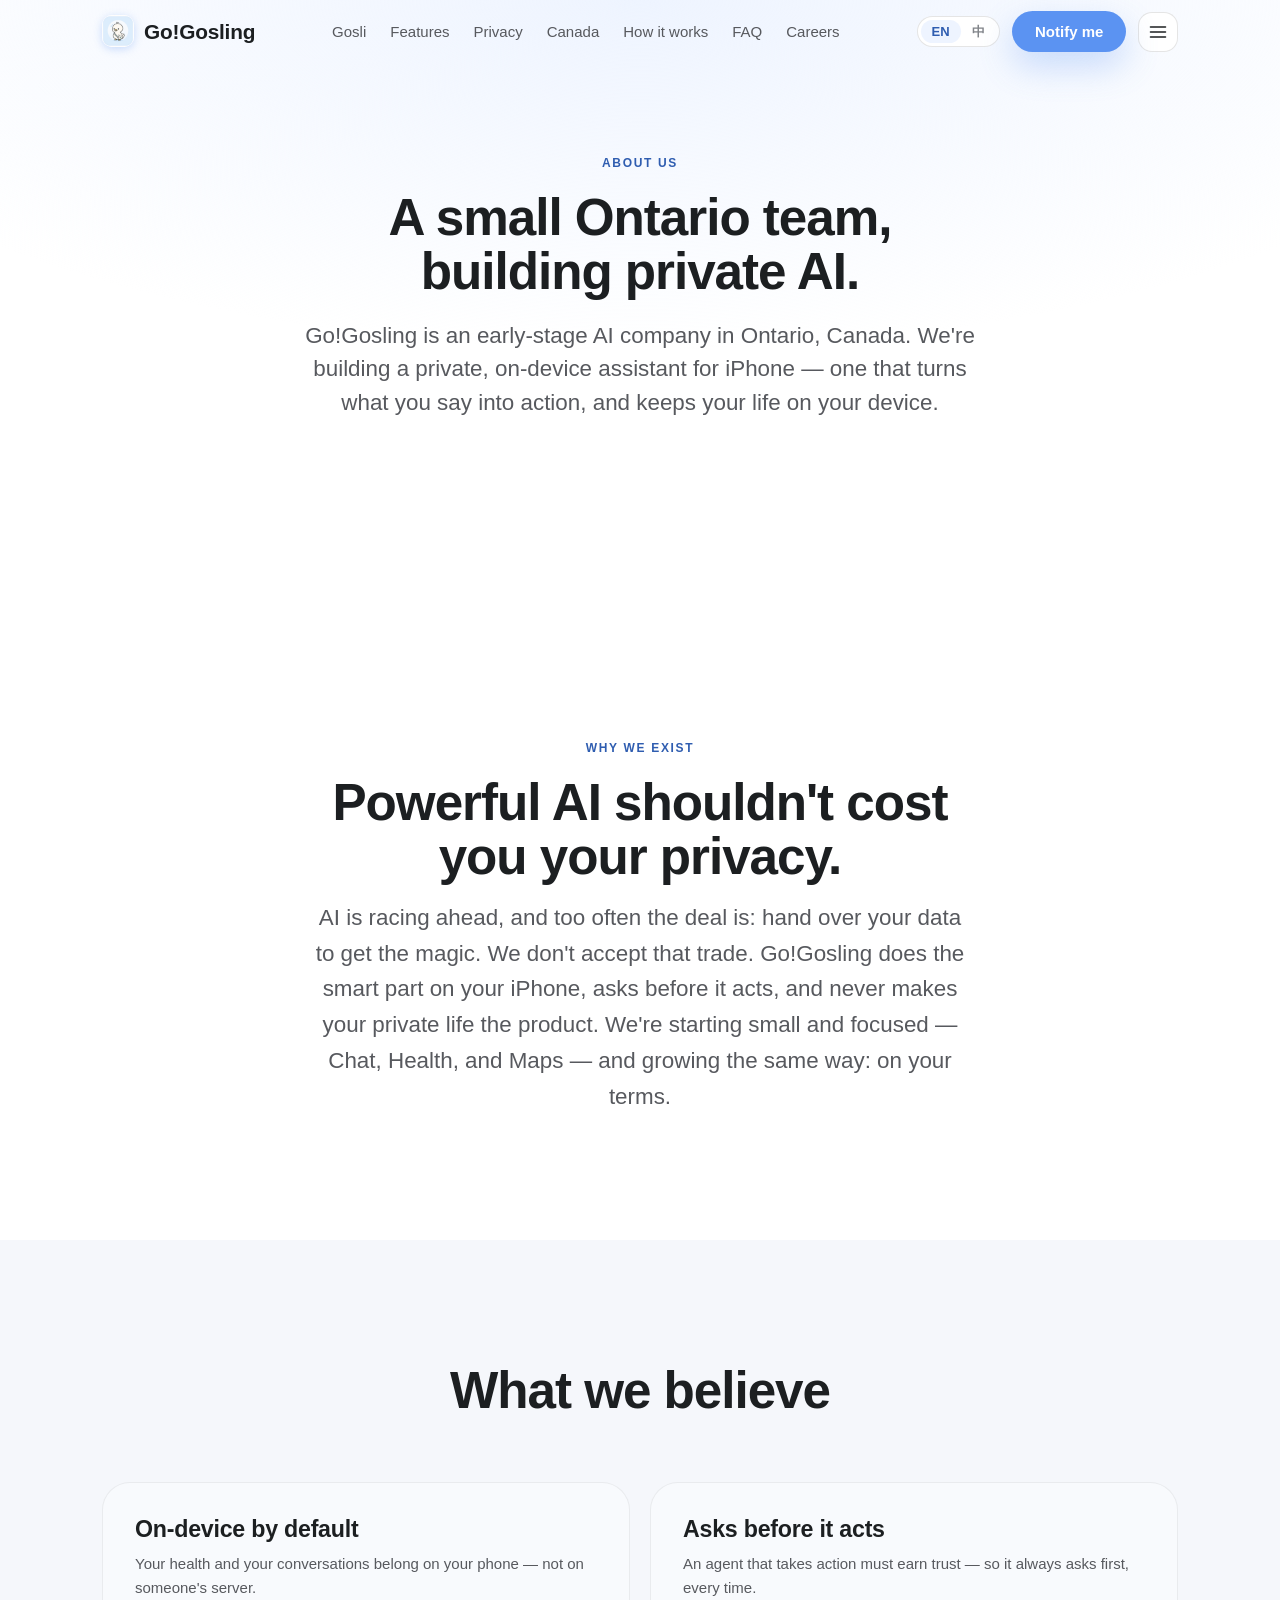
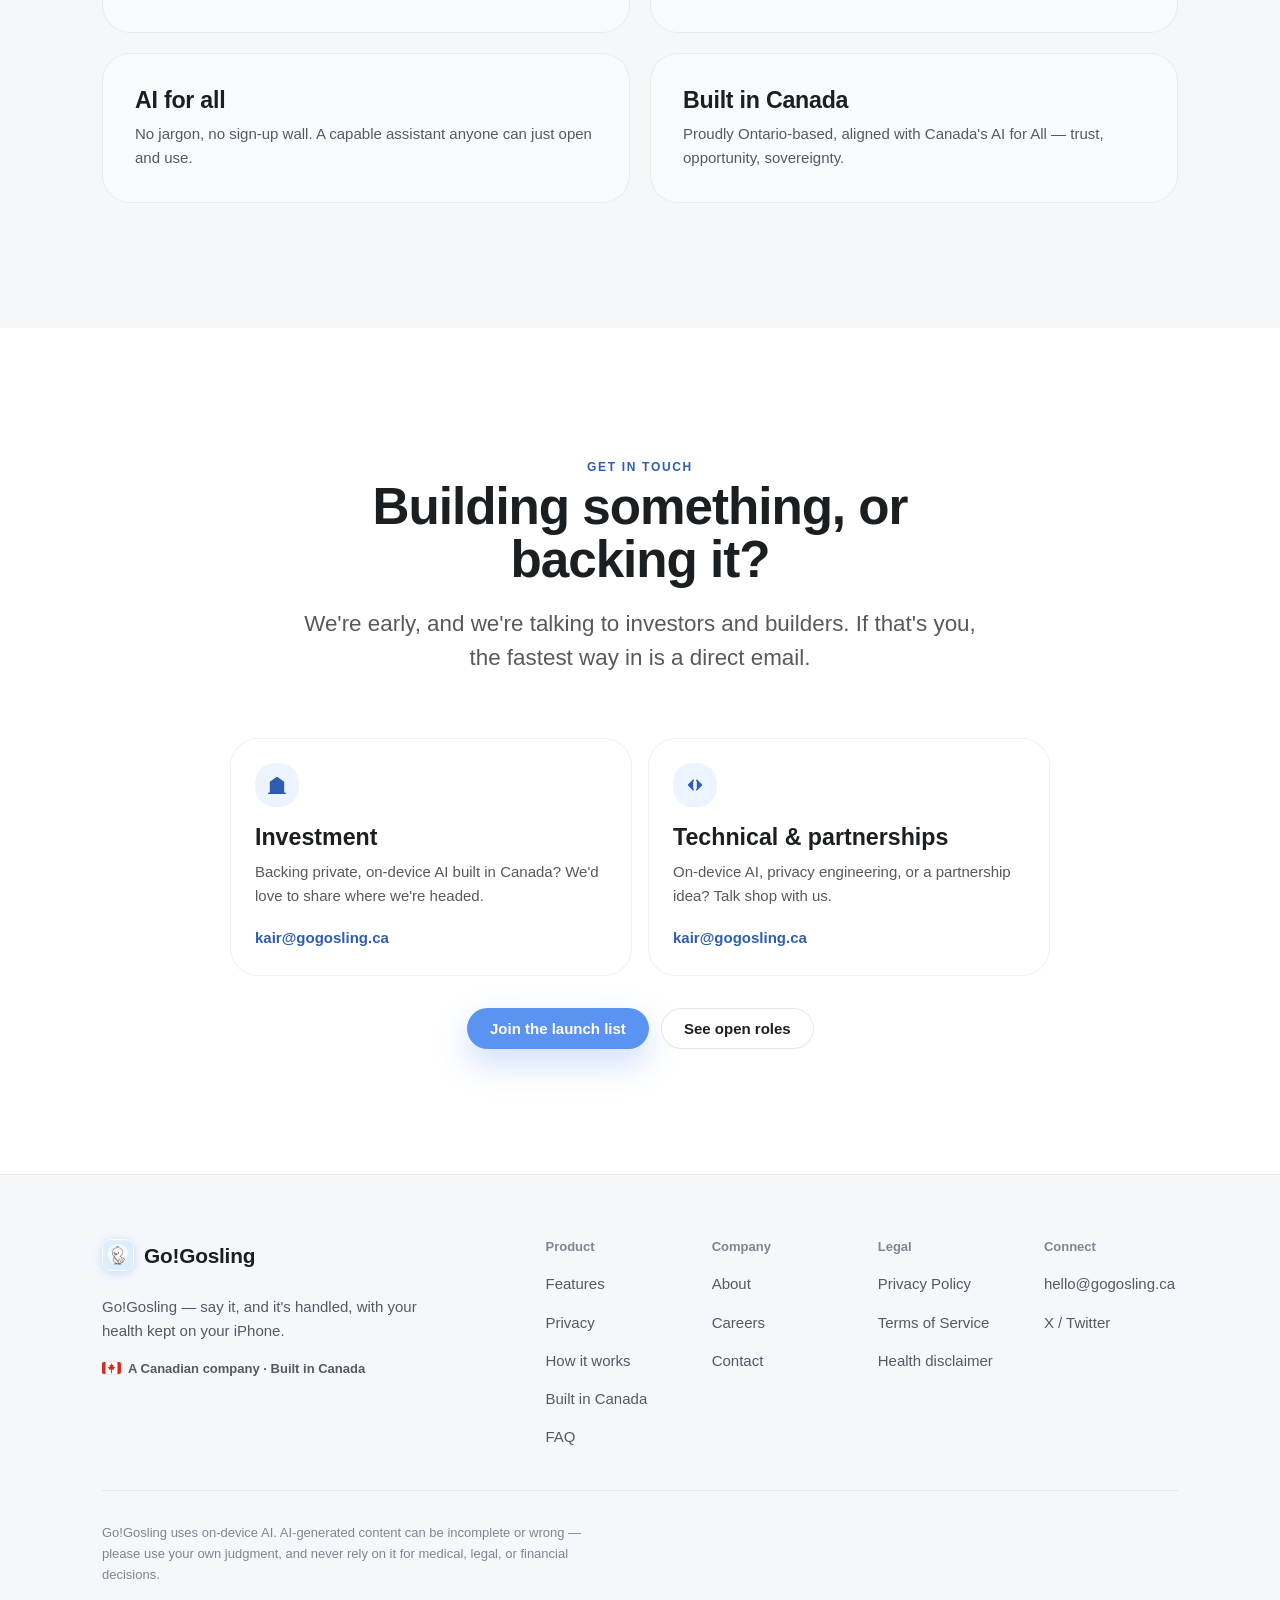
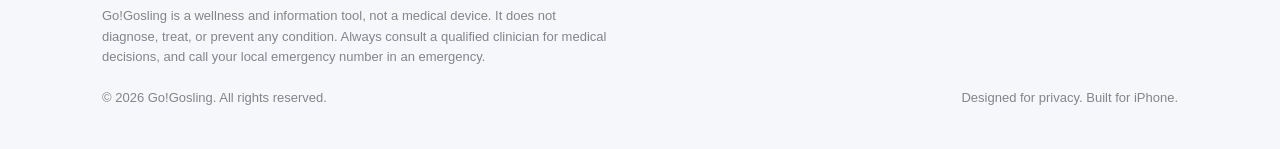
==== about.html @ 619d11bd "Add Canadian flag, multi-page chrome, Careers (Postgres-ready) + About, tech docs Canadian flag - Re" ====
<!doctype html>
<html lang="en">
<head>
  <meta charset="utf-8" />
  <meta name="viewport" content="width=device-width, initial-scale=1, viewport-fit=cover" />
  <title data-i18n="about.metaTitle">About — Go!Gosling</title>
  <meta name="description" data-i18n-attr="content:about.metaDesc"
        content="Go!Gosling is an early-stage AI company in Ontario, Canada, building a private, on-device assistant for iPhone. For investment or technical conversations, reach kair@gogosling.ca." />
  <meta name="robots" content="index,follow" />
  <link rel="canonical" href="https://gogosling.ca/about.html" />
  <link rel="icon" href="assets/img/favicon-32.png" sizes="32x32" type="image/png" />
  <link rel="apple-touch-icon" href="assets/img/apple-touch-icon.png" />
  <link rel="manifest" href="site.webmanifest" />
  <meta name="color-scheme" content="light" />
  <link rel="stylesheet" href="assets/css/tokens.css" />
  <link rel="stylesheet" href="assets/css/base.css" />
  <link rel="stylesheet" href="assets/css/components.css" />
  <link rel="stylesheet" href="assets/css/site.css" />
</head>
<body>
  <a class="skip-link" href="#main">Skip to content</a>
  <div id="site-header"></div>

  <main id="main">
    <!-- Hero -->
    <section class="section subhero subhero--canada">
      <div class="container">
        <div class="sec-head center">
          <span class="eyebrow eyebrow--brand" data-i18n="about.eyebrow">About us</span>
          <h1 class="section-title" style="margin-top:var(--space-4)" data-i18n="about.title">A small Ontario team, building private AI.</h1>
          <p class="lead mx-auto measure" style="margin-inline:auto" data-i18n="about.lead">Go!Gosling is an early-stage AI company in Ontario, Canada. We're building a private, on-device assistant for iPhone — one that turns what you say into action, and keeps your life on your device.</p>
        </div>
      </div>
    </section>

    <!-- Mission -->
    <section class="section">
      <div class="container about-mission">
        <span class="eyebrow eyebrow--brand" data-i18n="about.story.k">Why we exist</span>
        <h2 class="section-title" data-i18n="about.story.title">Powerful AI shouldn't cost you your privacy.</h2>
        <p data-i18n="about.story.body">AI is racing ahead, and too often the deal is: hand over your data to get the magic. We don't accept that trade. Go!Gosling does the smart part on your iPhone, asks before it acts, and never makes your private life the product. We're starting small and focused — Chat, Health, and Maps — and growing the same way: on your terms.</p>
      </div>
    </section>

    <!-- Beliefs -->
    <section class="section section--inset">
      <div class="container">
        <div class="sec-head center"><h2 class="section-title" data-i18n="about.believe.title">What we believe</h2></div>
        <div class="privacy__grid">
          <div class="card card--flat"><h3 class="card__title" data-i18n="about.b1.t">On-device by default</h3><p class="card__body" data-i18n="about.b1.b">Your health and your conversations belong on your phone — not on someone's server.</p></div>
          <div class="card card--flat"><h3 class="card__title" data-i18n="about.b2.t">Asks before it acts</h3><p class="card__body" data-i18n="about.b2.b">An agent that takes action must earn trust — so it always asks first, every time.</p></div>
          <div class="card card--flat"><h3 class="card__title" data-i18n="about.b3.t">AI for all</h3><p class="card__body" data-i18n="about.b3.b">No jargon, no sign-up wall. A capable assistant anyone can just open and use.</p></div>
          <div class="card card--flat"><h3 class="card__title" data-i18n="about.b4.t">Built in Canada</h3><p class="card__body" data-i18n="about.b4.b">Proudly Ontario-based, aligned with Canada's AI for All — trust, opportunity, sovereignty.</p></div>
        </div>
      </div>
    </section>

    <!-- Contact / get involved -->
    <section class="section" id="contact">
      <div class="container">
        <div class="sec-head center">
          <span class="eyebrow eyebrow--brand" data-i18n="about.contact.k">Get in touch</span>
          <h2 class="section-title" data-i18n="about.contact.title">Building something, or backing it?</h2>
          <p class="lead mx-auto measure" style="margin-inline:auto" data-i18n="about.contact.lead">We're early, and we're talking to investors and builders. If that's you, the fastest way in is a direct email.</p>
        </div>
        <div class="contact-grid">
          <a class="contact-card" href="mailto:kair@gogosling.ca?subject=Go!Gosling — Investment">
            <span class="contact-card__ic" aria-hidden="true"><svg viewBox="0 0 24 24" fill="none" stroke="currentColor" stroke-width="1.7" stroke-linecap="round" stroke-linejoin="round"><path d="M3 21h18M5 21V9l7-5 7 5v12M9 21v-6h6v6"/></svg></span>
            <h3 data-i18n="about.contact.investTitle">Investment</h3>
            <p data-i18n="about.contact.investBody">Backing private, on-device AI built in Canada? We'd love to share where we're headed.</p>
            <span class="contact-card__mail">kair@gogosling.ca</span>
          </a>
          <a class="contact-card" href="mailto:kair@gogosling.ca?subject=Go!Gosling — Technical / Partnership">
            <span class="contact-card__ic" aria-hidden="true"><svg viewBox="0 0 24 24" fill="none" stroke="currentColor" stroke-width="1.7" stroke-linecap="round" stroke-linejoin="round"><path d="M14 7l5 5-5 5M10 17l-5-5 5-5"/></svg></span>
            <h3 data-i18n="about.contact.techTitle">Technical &amp; partnerships</h3>
            <p data-i18n="about.contact.techBody">On-device AI, privacy engineering, or a partnership idea? Talk shop with us.</p>
            <span class="contact-card__mail">kair@gogosling.ca</span>
          </a>
        </div>
        <p class="about-foot-cta">
          <a class="btn btn--primary" href="index.html#notify" data-i18n="about.contact.notify">Join the launch list</a>
          <a class="btn btn--ghost" href="careers.html" data-i18n="about.contact.careers">See open roles</a>
        </p>
      </div>
    </section>
  </main>

  <div id="site-footer"></div>

  <script>window.GOSLING_PAGE = "about";</script>
  <script src="assets/js/chrome.js"></script>
  <script src="assets/js/i18n.js"></script>
  <script src="assets/js/main.js"></script>
</body>
</html>
---- assets/css/tokens.css ----
/* ==========================================================================
   Go!Gosling — Design Tokens
   Source of truth: the app's frozen `Contracts/Design/design-system-v1.md`
   (mirrored here so the marketing site and the product never drift apart).
   Accent is a calm soft-blue, sampled from the real gosling App Icon backdrop —
   one restrained accent, carried by whitespace (Marvis-inspired restraint).
   Everything else is the app's neutral, light, on-device system.
   ========================================================================== */

:root {
  /* --- Brand (soft-blue, from the gosling App Icon backdrop) -------------- */
  /* The mascot sits on a calm light-blue field; the accent echoes it gently. */
  --brand-indigo: #4F86F0;   /* slightly deeper blue for hover */
  --brand-violet: #6AA0F5;   /* lighter end of the soft-blue range */
  --brand:        #5B93F2;   /* primary accent — calm sky blue */
  --brand-ink:    #2F5DB0;   /* deeper blue for text-on-light (AA contrast) */
  --brand-50:     #eef4ff;   /* faint blue wash (icon tiles, chips) */
  --brand-100:    #dde9fe;
  --brand-200:    #c4d8fc;
  --brand-gradient: linear-gradient(135deg, #5B93F2 0%, #6AA0F5 100%);
  --brand-gradient-soft: linear-gradient(135deg, #79a8f6 0%, #93bcf8 100%);

  /* --- Neutral surfaces (design-system-v1: light canvas) ----------------- */
  --bg-start:       #FFFFFF;
  --bg-end:         #F5F7FB;  /* faintly cool, premium light grey-blue */
  --bg-inset:       #F8FAFD;
  --surface:        #FFFFFF;
  --surface-2:      #F8FAFD;
  --surface-strong: #161A22;  /* inverted dark surface (CTA on dark, footer) */

  /* --- Text -------------------------------------------------------------- */
  --text-primary:   #1C1F21;
  --text-secondary: #57595E;
  --text-muted:     #82858A;
  --text-on-strong: #FFFFFF;
  --text-on-strong-muted: rgba(255,255,255,0.66);

  /* --- Lines ------------------------------------------------------------- */
  --line:        rgba(0,0,0,0.06);
  --line-strong: rgba(0,0,0,0.10);
  --line-ondark: rgba(255,255,255,0.12);

  /* --- Section identity tints (from AppTheme.tint(for:)) ----------------- */
  --tint-chat:   #1A1C21;  /* chat   = accentStrong (ink) */
  --tint-health: #4F6E61;  /* health = success (calm green) */
  --tint-ai:     #61738A;  /* ai/search = sky (slate blue) */
  --tint-maps:   #91754A;  /* maps   = warning (tan) */
  --tint-store:  #595E69;  /* store  = accent (gray) */
  --health-50:   #eef3f1;
  --health-ink:  #3c574c;

  /* --- Typography (system stack ≈ San Francisco) ------------------------- */
  --font-sans: -apple-system, BlinkMacSystemFont, "SF Pro Text", "SF Pro Display",
               "Segoe UI", "PingFang SC", "Hiragino Sans GB", "Microsoft YaHei",
               Roboto, Helvetica, Arial, "Apple Color Emoji", sans-serif;
  --font-rounded: ui-rounded, "SF Pro Rounded", -apple-system, var(--font-sans);

  /* Fluid type scale (clamp: mobile -> desktop) — bigger, more spacious */
  --fs-display: clamp(2.6rem, 1.7rem + 4.4vw, 4.6rem);   /* hero — bold, generous */
  --fs-h1:      clamp(2.05rem, 1.45rem + 2.9vw, 3.2rem);  /* section titles */
  --fs-h2:      clamp(1.55rem, 1.2rem + 1.6vw, 2.1rem);
  --fs-h3:      clamp(1.2rem, 1.06rem + 0.6vw, 1.45rem);
  --fs-lead:    clamp(1.14rem, 1.02rem + 0.6vw, 1.4rem);  /* hero subhead */
  --fs-body:    1.0625rem;   /* 17px — iOS body */
  --fs-meta:    0.9375rem;   /* 15px */
  --fs-chip:    0.8125rem;   /* 13px */
  --fs-eyebrow: 0.75rem;     /* 12px */

  --lh-tight:  1.05;
  --lh-snug:   1.22;
  --lh-normal: 1.6;
  --tracking-eyebrow: 0.14em;
  --tracking-tight:  -0.02em;
  --tracking-display: -0.035em;

  /* --- Spacing scale ----------------------------------------------------- */
  --space-1: 4px;
  --space-2: 8px;
  --space-3: 12px;
  --space-4: 16px;
  --space-5: 20px;   /* screenPadding */
  --space-6: 24px;
  --space-8: 32px;
  --space-10: 40px;
  --space-12: 48px;
  --space-16: 64px;
  --space-20: 80px;
  --space-24: 96px;
  --space-32: 128px;

  --container:    1140px;
  --container-narrow: 760px;
  --section-y: clamp(80px, 6vw + 48px, 152px);   /* more breathing room */

  /* --- Radius (soft, friendly, consistent) ------------------------------- */
  --radius-card:    28px;
  --radius-compact: 20px;
  --radius-pill:    999px;
  --radius-sm:      14px;

  /* --- Elevation — one cohesive soft-shadow family ----------------------- */
  --elev-raised:   0 2px 4px rgba(22,26,34,0.04), 0 12px 28px rgba(22,26,34,0.06);
  --elev-floating: 0 6px 14px rgba(22,26,34,0.07), 0 20px 44px rgba(22,26,34,0.08);
  /* Layered soft shadow for the hero icon (multi-step natural falloff) */
  --elev-device:
      0 2px 6px rgba(22,26,34,0.05),
      0 12px 28px rgba(22,26,34,0.07),
      0 32px 64px rgba(38,72,140,0.12),
      0 56px 110px rgba(38,72,140,0.10);
  --elev-brand:   0 14px 34px rgba(91,147,242,0.30);

  /* --- Motion (design-system-v1) ----------------------------------------- */
  --dur-standard: 0.24s;
  --ease-standard: cubic-bezier(0.4, 0.0, 0.2, 1);   /* ≈ easeInOut */
  --ease-emphasized: cubic-bezier(0.22, 1, 0.36, 1); /* ≈ spring settle */
  --dur-reveal: 0.7s;

  /* --- Layout helpers ---------------------------------------------------- */
  --nav-h: 64px;
}

@media (prefers-reduced-motion: reduce) {
  :root { --dur-standard: 0.12s; --dur-reveal: 0.12s; }
}
---- assets/css/base.css ----
/* ==========================================================================
   Go!Gosling — Base: reset, document defaults, primitives
   ========================================================================== */

*, *::before, *::after { box-sizing: border-box; }
* { margin: 0; }

html {
  -webkit-text-size-adjust: 100%;
  text-size-adjust: 100%;
  scroll-behavior: smooth;
  scroll-padding-top: calc(var(--nav-h) + 16px);
}
@media (prefers-reduced-motion: reduce) {
  html { scroll-behavior: auto; }
}

body {
  font-family: var(--font-sans);
  font-size: var(--fs-body);
  line-height: var(--lh-normal);
  color: var(--text-primary);
  background: var(--bg-start);
  -webkit-font-smoothing: antialiased;
  -moz-osx-font-smoothing: grayscale;
  text-rendering: optimizeLegibility;
  font-feature-settings: "ss01", "cv01";
  overflow-x: hidden;
}

img, svg, video, canvas { display: block; max-width: 100%; height: auto; }
svg { fill: currentColor; }

a { color: inherit; text-decoration: none; }

button, input, textarea, select {
  font: inherit;
  color: inherit;
}
button { background: none; border: 0; cursor: pointer; }

h1, h2, h3, h4 { line-height: var(--lh-snug); font-weight: 700; }

::selection { background: var(--brand-100); color: var(--text-primary); }

:focus-visible {
  outline: 2px solid var(--brand);
  outline-offset: 3px;
  border-radius: 4px;
}

/* --- Layout primitives --------------------------------------------------- */
.container {
  width: 100%;
  max-width: var(--container);
  margin-inline: auto;
  padding-inline: var(--space-5);
}
@media (min-width: 720px) {
  .container { padding-inline: var(--space-8); }
}

.section { padding-block: var(--section-y); position: relative; }

.measure { max-width: 56ch; }
.center { text-align: center; }
.mx-auto { margin-inline: auto; }

/* --- Type primitives ----------------------------------------------------- */
.eyebrow {
  display: inline-block;
  font-size: var(--fs-eyebrow);
  font-weight: 700;
  letter-spacing: var(--tracking-eyebrow);
  text-transform: uppercase;
  color: var(--text-muted);
}
.eyebrow--brand { color: var(--brand-ink); }

.display {
  font-size: var(--fs-display);
  line-height: var(--lh-tight);
  letter-spacing: var(--tracking-display);
  font-weight: 700;
}
.section-title {
  font-size: var(--fs-h1);
  line-height: var(--lh-tight);
  letter-spacing: var(--tracking-tight);
}
.lead {
  font-size: var(--fs-lead);
  line-height: 1.5;
  color: var(--text-secondary);
}
.muted { color: var(--text-secondary); }
.faint { color: var(--text-muted); }

.text-gradient {
  background: var(--brand-gradient);
  -webkit-background-clip: text;
  background-clip: text;
  color: transparent;
}

/* --- Accessibility helpers ---------------------------------------------- */
.visually-hidden {
  position: absolute !important;
  width: 1px; height: 1px;
  padding: 0; margin: -1px;
  overflow: hidden; clip: rect(0 0 0 0); clip-path: inset(50%);
  white-space: nowrap; border: 0;
}
.skip-link {
  position: absolute; left: var(--space-4); top: -120px;
  z-index: 200; background: var(--surface-strong); color: #fff;
  padding: 10px 16px; border-radius: var(--radius-sm);
  transition: top var(--dur-standard) var(--ease-standard);
}
.skip-link:focus { top: var(--space-4); }

[hidden] { display: none !important; }
---- assets/css/components.css ----
/* ==========================================================================
   Go!Gosling — Components
   ========================================================================== */

/* --- Logo lockup --------------------------------------------------------- */
.logo { display: inline-flex; align-items: center; gap: 10px; }
.logo__mark {
  width: 32px; height: 32px; border-radius: 10px;
  overflow: hidden;
  box-shadow: 0 2px 8px rgba(91,147,242,0.30);
  flex: none;
}
.logo__mark img { width: 100%; height: 100%; object-fit: cover; display: block; }
.logo__word {
  font-family: var(--font-rounded);
  font-weight: 700; font-size: 1.3rem; letter-spacing: -0.01em;
  color: var(--text-primary);
}
.logo--lg .logo__mark { width: 44px; height: 44px; border-radius: 12px; }
.logo--lg .logo__mark svg { width: 27px; height: 27px; }
.logo--lg .logo__word { font-size: 1.6rem; }

/* --- Buttons ------------------------------------------------------------- */
.btn {
  --_pad-y: 12px; --_pad-x: 22px;
  display: inline-flex; align-items: center; justify-content: center; gap: 8px;
  padding: var(--_pad-y) var(--_pad-x);
  font-size: var(--fs-meta); font-weight: 600; line-height: 1;
  border-radius: var(--radius-pill);
  border: 1px solid transparent;
  white-space: nowrap;
  transition: transform var(--dur-standard) var(--ease-emphasized),
              box-shadow var(--dur-standard) var(--ease-standard),
              background var(--dur-standard) var(--ease-standard),
              border-color var(--dur-standard) var(--ease-standard);
  will-change: transform;
}
.btn:active { transform: translateY(1px) scale(0.99); }

.btn--primary {
  background: var(--brand);
  color: #fff;
  box-shadow: var(--elev-brand);
}
.btn--primary:hover {
  background: var(--brand-indigo);
  box-shadow: var(--elev-brand);
  transform: translateY(-1px);
}

.btn--dark { background: var(--surface-strong); color: #fff; }
.btn--dark:hover { transform: translateY(-1px); box-shadow: var(--elev-floating); }

.btn--ghost {
  background: var(--surface); color: var(--text-primary);
  border-color: var(--line-strong);
}
.btn--ghost:hover { border-color: var(--text-muted); transform: translateY(-1px); }

.btn--lg { --_pad-y: 15px; --_pad-x: 28px; font-size: var(--fs-body); }
.btn--block { width: 100%; }

/* --- Chips & badges ------------------------------------------------------ */
.chip {
  display: inline-flex; align-items: center; gap: 8px;
  padding: 9px 16px; font-size: var(--fs-chip); font-weight: 600;
  border-radius: var(--radius-pill);
  background: var(--surface); border: 1px solid var(--line);
  color: var(--text-secondary);
  box-shadow: var(--elev-raised);
}
.chip__dot { width: 7px; height: 7px; border-radius: 50%; background: var(--text-muted); flex: none; }
.chip--live { color: var(--health-ink); background: var(--health-50); border-color: transparent; }
.chip--live .chip__dot { background: var(--tint-health); }
.chip--soon { color: var(--text-muted); }

.badge {
  display: inline-flex; align-items: center; gap: 8px;
  padding: 7px 14px 7px 11px;
  font-size: var(--fs-chip); font-weight: 600;
  border-radius: var(--radius-pill);
  background: var(--brand-50); color: var(--brand-ink);
  border: 1px solid var(--brand-100);
}
.badge__pulse {
  width: 8px; height: 8px; border-radius: 50%; background: var(--brand);
  box-shadow: 0 0 0 0 rgba(91,147,242,0.5);
  animation: pulse 2.4s var(--ease-standard) infinite;
}
@keyframes pulse {
  0% { box-shadow: 0 0 0 0 rgba(91,147,242,0.45); }
  70% { box-shadow: 0 0 0 7px rgba(91,147,242,0); }
  100% { box-shadow: 0 0 0 0 rgba(91,147,242,0); }
}
@media (prefers-reduced-motion: reduce) { .badge__pulse { animation: none; } }

/* --- Cards --------------------------------------------------------------- */
.card {
  background: var(--surface);
  border: 1px solid var(--line);
  border-radius: var(--radius-card);
  padding: var(--space-8);
  box-shadow: var(--elev-raised);
}
.card--flat { box-shadow: none; background: var(--surface-2); }
.card--flat:hover { border-color: var(--line-strong); }
.card__icon {
  width: 44px; height: 44px; border-radius: var(--radius-compact);
  display: grid; place-items: center; margin-bottom: var(--space-4);
  background: var(--brand-50); color: var(--brand-ink);
}
.card__icon svg { width: 22px; height: 22px; }
.card__title { font-size: var(--fs-h3); margin-bottom: 8px; letter-spacing: -0.01em; }
.card__body { color: var(--text-secondary); font-size: var(--fs-meta); }

/* --- Forms / waitlist ---------------------------------------------------- */
.waitlist { width: 100%; max-width: 460px; }
.field {
  display: flex; gap: 8px;
  background: var(--surface);
  border: 1px solid var(--line-strong);
  border-radius: var(--radius-pill);
  padding: 6px 6px 6px 8px;
  box-shadow: var(--elev-raised);
  transition: border-color var(--dur-standard) var(--ease-standard),
              box-shadow var(--dur-standard) var(--ease-standard);
}
.field:focus-within { border-color: var(--brand); box-shadow: 0 0 0 4px var(--brand-100); }
.field__input {
  flex: 1; min-width: 0; border: 0; background: transparent;
  padding: 10px 12px; font-size: var(--fs-meta); color: var(--text-primary);
}
.field__input::placeholder { color: var(--text-muted); }
.field__input:focus-visible { outline: none; }
.field .btn { flex: none; }

.form-note {
  margin-top: 12px; font-size: var(--fs-chip); color: var(--text-muted);
  display: flex; align-items: center; gap: 7px; line-height: 1.4;
}
.form-note svg { width: 14px; height: 14px; flex: none; color: var(--tint-health); }

.form-success {
  display: flex; align-items: flex-start; gap: 11px;
  padding: 14px 18px; border-radius: var(--radius-compact);
  background: var(--health-50); color: var(--health-ink);
  font-size: var(--fs-meta); font-weight: 500; max-width: 460px;
}
.form-success svg { width: 20px; height: 20px; flex: none; margin-top: 1px; }

/* --- App Store coming-soon pill (custom — not the official Apple badge) --- */
.store-badge {
  display: inline-flex; align-items: center; gap: 11px;
  padding: 11px 18px; border-radius: 14px;
  background: var(--surface-strong); color: #fff;
  border: 1px solid rgba(255,255,255,0.08);
  position: relative; cursor: pointer;
  transition: transform var(--dur-standard) var(--ease-emphasized), box-shadow var(--dur-standard);
}
.store-badge--light {
  background: var(--surface);
  color: var(--text-primary);
  border: 1px solid var(--line-strong);
  box-shadow: none;
}
.store-badge--light:hover {
  transform: none;
  box-shadow: var(--elev-raised);
}
.store-badge--light svg { color: var(--text-primary); }
.store-badge svg { width: 26px; height: 26px; flex: none; }
.store-badge__apple { width: 24px; height: 24px; }
.store-badge__txt { display: flex; flex-direction: column; line-height: 1.1; text-align: left; }
.store-badge__small { font-size: 10px; opacity: 0.7; letter-spacing: 0.02em; }
.store-badge__big { font-size: 18px; font-weight: 600; letter-spacing: -0.01em; }
.store-badge__tag {
  position: absolute; top: -9px; right: -9px;
  font-size: 10px; font-weight: 700; letter-spacing: 0.04em;
  padding: 3px 8px; border-radius: var(--radius-pill);
  background: var(--brand-gradient); color: #fff;
  box-shadow: 0 2px 8px rgba(91,147,242,0.45);
}

/* --- Sticky navigation --------------------------------------------------- */
.nav {
  position: fixed; inset: 0 0 auto 0; z-index: 100;
  height: var(--nav-h);
  display: flex; align-items: center;
  transition: background var(--dur-standard) var(--ease-standard),
              border-color var(--dur-standard) var(--ease-standard),
              backdrop-filter var(--dur-standard);
  border-bottom: 1px solid transparent;
}
.nav.is-scrolled {
  background: rgba(255,255,255,0.78);
  -webkit-backdrop-filter: saturate(180%) blur(18px);
  backdrop-filter: saturate(180%) blur(18px);
  border-bottom-color: var(--line);
}
.nav__inner { display: flex; align-items: center; justify-content: space-between; width: 100%; }
.nav__links { display: none; align-items: center; gap: var(--space-6); }
.nav__links a {
  font-size: var(--fs-meta); font-weight: 500; color: var(--text-secondary);
  transition: color var(--dur-standard) var(--ease-standard);
}
.nav__links a:hover { color: var(--text-primary); }
.nav__actions { display: flex; align-items: center; gap: var(--space-3); }

@media (min-width: 940px) {
  .nav__links { display: flex; }
  .nav__menu-btn { display: none; }
}

/* Language toggle */
.lang-toggle {
  display: inline-flex; align-items: center;
  border: 1px solid var(--line-strong); border-radius: var(--radius-pill);
  padding: 3px; background: var(--surface);
}
.lang-toggle button {
  font-size: var(--fs-chip); font-weight: 600; color: var(--text-muted);
  padding: 5px 11px; border-radius: var(--radius-pill); line-height: 1;
  transition: color var(--dur-standard), background var(--dur-standard);
}
.lang-toggle button[aria-pressed="true"] { background: var(--brand-50); color: var(--brand-ink); }

/* Mobile menu */
.nav__menu-btn {
  display: grid; place-items: center; width: 40px; height: 40px;
  border-radius: var(--radius-sm); border: 1px solid var(--line-strong);
  background: var(--surface);
}
.nav__menu-btn svg { width: 20px; height: 20px; }
.mobile-menu {
  position: fixed; inset: var(--nav-h) 0 auto 0; z-index: 99;
  background: rgba(255,255,255,0.96);
  -webkit-backdrop-filter: blur(18px); backdrop-filter: blur(18px);
  border-bottom: 1px solid var(--line);
  padding: var(--space-5);
  display: flex; flex-direction: column; gap: 2px;
  transform: translateY(-12px); opacity: 0; pointer-events: none;
  transition: transform var(--dur-standard) var(--ease-standard), opacity var(--dur-standard);
}
.mobile-menu.is-open { transform: none; opacity: 1; pointer-events: auto; }
.mobile-menu a {
  padding: 13px 8px; font-size: var(--fs-h3); font-weight: 500;
  border-bottom: 1px solid var(--line);
}
.mobile-menu a:last-of-type { border-bottom: 0; }

/* --- Accordion (FAQ) ----------------------------------------------------- */
.accordion { border-top: 1px solid var(--line); }
.accordion__item { border-bottom: 1px solid var(--line); }
.accordion__trigger {
  display: flex; align-items: center; justify-content: space-between; gap: var(--space-4);
  width: 100%; text-align: left; padding: var(--space-6) 4px;
  font-size: var(--fs-h3); font-weight: 600; color: var(--text-primary);
}
.accordion__icon {
  width: 26px; height: 26px; flex: none; border-radius: 50%;
  display: grid; place-items: center; position: relative;
  border: 1px solid var(--line-strong); color: var(--text-secondary);
  transition: transform var(--dur-standard) var(--ease-emphasized),
              background var(--dur-standard), color var(--dur-standard);
}
.accordion__icon::before, .accordion__icon::after {
  content: ""; position: absolute; background: currentColor; border-radius: 2px;
}
.accordion__icon::before { width: 11px; height: 1.8px; }
.accordion__icon::after  { width: 1.8px; height: 11px; transition: transform var(--dur-standard) var(--ease-standard); }
.accordion__trigger[aria-expanded="true"] .accordion__icon {
  background: var(--surface-strong); color: #fff; border-color: transparent;
}
.accordion__trigger[aria-expanded="true"] .accordion__icon::after { transform: scaleY(0); }
.accordion__panel {
  overflow: hidden; max-height: 0;
  transition: max-height var(--dur-standard) var(--ease-standard);
}
.accordion__panel-inner { padding: 0 4px var(--space-5); color: var(--text-secondary); max-width: 68ch; }

/* --- Footer (light, product-page style) ---------------------------------- */
.site-footer {
  background: var(--bg-end);
  color: var(--text-primary);
  padding-block: var(--space-16) var(--space-10);
  margin-top: 0;
  border-top: 1px solid var(--line);
}
.footer__top {
  display: grid; gap: var(--space-10);
  grid-template-columns: 1fr;
  padding-bottom: var(--space-10);
  border-bottom: 1px solid var(--line);
}
.footer__brand { max-width: 320px; }
.footer__brand .logo__word { color: var(--text-primary); }
.footer__tagline { color: var(--text-secondary); font-size: var(--fs-meta); margin-top: var(--space-4); }
.footer__cols { display: grid; grid-template-columns: repeat(2, 1fr); gap: var(--space-8); }
.footer__col h4 {
  font-size: var(--fs-chip); font-weight: 600;
  color: var(--text-muted); margin-bottom: var(--space-4);
  text-transform: none; letter-spacing: 0;
}
.footer__col ul { list-style: none; padding: 0; display: flex; flex-direction: column; gap: 11px; }
.footer__col a {
  font-size: var(--fs-meta); color: var(--text-secondary);
  transition: color var(--dur-standard);
}
.footer__col a:hover { color: var(--text-primary); }
.footer__bottom {
  display: flex; flex-direction: column; gap: var(--space-5);
  padding-top: var(--space-8);
}
.footer__disclaimer {
  font-size: var(--fs-chip); color: var(--text-muted);
  line-height: 1.6; max-width: 70ch;
}
.footer__legal-row {
  display: flex; flex-wrap: wrap; align-items: center; gap: var(--space-4);
  justify-content: space-between;
  font-size: var(--fs-chip); color: var(--text-muted);
}
.footer__legal-row a:hover { color: var(--text-primary); }

@media (min-width: 720px) {
  .footer__cols { grid-template-columns: repeat(4, 1fr); }
}
@media (min-width: 940px) {
  .footer__top { grid-template-columns: 1.2fr 2fr; gap: var(--space-16); }
}

/* --- iPhone device mockup ------------------------------------------------ */
.device {
  --_w: 300px;
  width: var(--_w);
  aspect-ratio: 1206 / 2622;        /* real iPhone screen ratio */
  position: relative;
  border-radius: calc(var(--_w) * 0.155);
  padding: calc(var(--_w) * 0.028);
  background: linear-gradient(150deg, #2a2c33, #15161a 55%, #2a2c33);
  box-shadow: var(--elev-device);
}
.device__screen {
  position: relative; height: 100%; width: 100%; overflow: hidden;
  border-radius: calc(var(--_w) * 0.128);
  background: linear-gradient(180deg, #FFFFFF, #F7F7F9);
  display: flex; flex-direction: column;
}
.device__island {
  position: absolute; top: calc(var(--_w) * 0.03); left: 50%; transform: translateX(-50%);
  width: 31%; height: calc(var(--_w) * 0.09); background: #0c0c0e;
  border-radius: var(--radius-pill); z-index: 5;
}
.device__glare {
  position: absolute; inset: 0; z-index: 6; pointer-events: none;
  background: linear-gradient(135deg, rgba(255,255,255,0.10) 0%, rgba(255,255,255,0) 28%);
  border-radius: calc(var(--_w) * 0.128);
}

/* In-device UI (faithful to design-system-v1) */
.ui { display: flex; flex-direction: column; height: 100%; font-size: 12px; }
.ui__statusbar {
  display: flex; justify-content: space-between; align-items: center;
  padding: 13px 20px 6px; font-size: 11px; font-weight: 600; color: var(--text-primary);
}
.ui__statusbar .dots { display: flex; gap: 3px; align-items: center; }
.ui__statusbar .dots span { width: 4px; height: 4px; border-radius: 50%; background: var(--text-primary); }
.ui__header {
  display: flex; align-items: center; gap: 9px; padding: 6px 16px 12px;
}
.ui__avatar {
  width: 26px; height: 26px; border-radius: 8px; background: var(--brand-gradient);
  display: grid; place-items: center; color: #fff; flex: none;
}
.ui__avatar svg { width: 15px; height: 15px; }
.ui__title { font-weight: 700; font-size: 14px; }
.ui__sub { font-size: 9.5px; color: var(--tint-health); display: flex; align-items: center; gap: 3px; }
.ui__sub svg { width: 9px; height: 9px; }
.ui__body { flex: 1; padding: 6px 16px; display: flex; flex-direction: column; gap: 9px; overflow: hidden; }

.bubble { max-width: 80%; padding: 9px 12px; border-radius: 16px; line-height: 1.35; }
.bubble--in { background: #F0F0F3; color: var(--text-primary); border-bottom-left-radius: 5px; align-self: flex-start; }
.bubble--out { background: var(--surface-strong); color: #fff; border-bottom-right-radius: 5px; align-self: flex-end; }
.bubble--rich { align-self: flex-start; max-width: 90%; background: #fff; border: 1px solid var(--line); border-radius: 16px; padding: 11px; }

.metric-row { display: flex; gap: 7px; margin-top: 8px; }
.metric {
  flex: 1; background: var(--health-50); border-radius: 11px; padding: 8px 9px;
}
.metric__k { font-size: 8.5px; color: var(--health-ink); font-weight: 600; letter-spacing: 0.02em; }
.metric__v { font-size: 16px; font-weight: 700; color: var(--text-primary); margin-top: 2px; }
.metric__v small { font-size: 9px; font-weight: 500; color: var(--text-muted); }

.ui__inputbar {
  margin: 6px 14px 16px; padding: 8px 8px 8px 14px;
  display: flex; align-items: center; gap: 8px;
  background: #fff; border: 1px solid var(--line-strong); border-radius: var(--radius-pill);
  color: var(--text-muted);
}
.ui__send {
  width: 28px; height: 28px; border-radius: 50%; background: var(--brand-gradient);
  display: grid; place-items: center; color: #fff; flex: none; margin-left: auto;
}
.ui__send svg { width: 14px; height: 14px; }

.ui__lock {
  display: inline-flex; align-items: center; gap: 4px; align-self: center;
  font-size: 9px; color: var(--text-muted); padding: 3px 9px;
  background: rgba(0,0,0,0.04); border-radius: var(--radius-pill); margin-bottom: 2px;
}
.ui__lock svg { width: 9px; height: 9px; }

/* floating UI fragment outside the frame (depth) */
.device-wrap { position: relative; display: inline-block; }
.float-card {
  position: absolute; z-index: 8;
  background: #fff; border: 1px solid var(--line); border-radius: 14px;
  box-shadow: var(--elev-floating); padding: 11px 13px;
  display: flex; align-items: center; gap: 9px; font-size: 13px; font-weight: 600;
}
.float-card svg { width: 18px; height: 18px; flex: none; }

/* --- Scroll reveal ------------------------------------------------------- */
.reveal {
  opacity: 0; transform: translateY(22px);
  transition: opacity var(--dur-reveal) var(--ease-standard),
              transform var(--dur-reveal) var(--ease-emphasized);
}
.reveal.is-visible { opacity: 1; transform: none; }
.reveal[data-delay="1"] { transition-delay: 0.08s; }
.reveal[data-delay="2"] { transition-delay: 0.16s; }
.reveal[data-delay="3"] { transition-delay: 0.24s; }
@media (prefers-reduced-motion: reduce) {
  .reveal { opacity: 1; transform: none; transition: none; }
}
---- assets/css/site.css ----
/* ==========================================================================
   Go!Gosling — Page composition (sections)
   Marvis / 元宝-inspired: white-led, flat, product-first — not AI-template.
   ========================================================================== */

main { display: block; }

.section--inset { background: var(--bg-end); }

/* --- HERO (centered, mascot-led, Marvis-style) --------------------------- */
.hero {
  position: relative;
  padding-top: calc(var(--nav-h) + clamp(56px, 9vw, 104px));
  padding-bottom: clamp(72px, 9vw, 128px);
  background:
    radial-gradient(120% 90% at 50% -10%, var(--brand-50) 0%, rgba(238,244,255,0) 58%),
    var(--bg-start);
}
.hero--center .hero__inner {
  max-width: 720px;
  margin-inline: auto;
  text-align: center;
  display: flex;
  flex-direction: column;
  align-items: center;
}

/* Mascot app-icon hero (App Store-style big rounded square on a soft glow) */
.hero__art {
  position: relative;
  margin: 0 0 var(--space-8);
  display: grid;
  place-items: center;
}
.hero__art-glow {
  position: absolute;
  width: 132%;
  aspect-ratio: 1;
  border-radius: 50%;
  background: radial-gradient(circle, rgba(91,147,242,0.22) 0%, rgba(91,147,242,0) 68%);
  filter: blur(6px);
  z-index: 0;
}
.hero__icon {
  position: relative;
  z-index: 1;
  width: clamp(132px, 22vw, 200px);
  height: auto;
  aspect-ratio: 1;
  border-radius: 23%;            /* iOS superellipse-ish app-icon corner */
  box-shadow: var(--elev-device);
  animation: hero-float 7s var(--ease-standard) infinite;
}
@keyframes hero-float {
  0%, 100% { transform: translateY(0); }
  50%      { transform: translateY(-9px); }
}
@media (prefers-reduced-motion: reduce) {
  .hero__icon { animation: none; }
}

.hero__app {
  font-size: var(--fs-chip);
  font-weight: 600;
  color: var(--brand-ink);
  margin-bottom: var(--space-4);
  letter-spacing: 0.06em;
  text-transform: uppercase;
}
.hero h1 {
  margin-bottom: var(--space-5);
  font-weight: 700;
  letter-spacing: var(--tracking-display);
}
.hero__lead {
  max-width: 32ch;
  margin-inline: auto;
  margin-bottom: var(--space-4);
  font-size: var(--fs-lead);
  color: var(--text-secondary);
}
.hero__tagline {
  font-size: var(--fs-meta);
  color: var(--text-muted);
  margin-bottom: var(--space-10);
  max-width: 44ch;
}
.hero__pmquote {
  display: inline-block;
  margin: calc(-1 * var(--space-6)) auto var(--space-8);
  max-width: 48ch;
  font-size: var(--fs-chip);
  line-height: 1.5;
  color: var(--text-muted);
  transition: color var(--dur-standard) var(--ease-standard);
}
.hero__pmquote:hover { color: var(--brand-ink); }
.hero__hook {
  font-size: var(--fs-chip);
  font-weight: 600;
  color: var(--brand-ink);
  margin-top: var(--space-2);
  letter-spacing: 0.01em;
  line-height: 1.5;
  max-width: 42ch;
}
.hero__actions {
  width: 100%;
  max-width: 480px;
  display: flex;
  flex-direction: column;
  align-items: center;
  gap: var(--space-4);
}
.hero__actions .waitlist { width: 100%; }
.hero__note {
  justify-content: center;
  margin-top: 0;
}

/* --- Capability tiles (Marvis-style illustrated cards) ------------------- */
.cap-grid {
  display: grid;
  gap: var(--space-5);
  grid-template-columns: 1fr;
}
.cap-card {
  position: relative;
  background: var(--surface);
  border: 1px solid var(--line);
  border-radius: var(--radius-card);
  padding: var(--space-8);
  box-shadow: var(--elev-raised);
  transition: transform var(--dur-standard) var(--ease-emphasized),
              box-shadow var(--dur-standard) var(--ease-standard),
              border-color var(--dur-standard);
}
.cap-card:hover {
  transform: translateY(-3px);
  box-shadow: var(--elev-floating);
  border-color: var(--line-strong);
}
.cap-card--live {
  border-color: var(--brand-200);
  background: linear-gradient(180deg, var(--brand-50) 0%, var(--surface) 62%);
}
.cap-card__icon {
  width: 52px; height: 52px;
  border-radius: var(--radius-compact);
  display: grid; place-items: center;
  margin-bottom: var(--space-5);
  background: var(--brand-50);
  color: var(--brand-ink);
}
.cap-card__icon svg { width: 26px; height: 26px; }
.cap-card--live .cap-card__icon {
  background: var(--brand);
  color: #fff;
  box-shadow: var(--elev-brand);
}
.cap-card__badge {
  position: absolute; top: var(--space-6); right: var(--space-6);
  font-size: var(--fs-eyebrow); font-weight: 700;
  letter-spacing: 0.04em; text-transform: uppercase;
  padding: 4px 10px; border-radius: var(--radius-pill);
  background: var(--brand); color: #fff;
}
.cap-card h3 {
  font-size: var(--fs-h3);
  font-weight: 700;
  margin-bottom: var(--space-3);
  letter-spacing: -0.01em;
}
.cap-card p {
  font-size: var(--fs-meta);
  color: var(--text-secondary);
  line-height: 1.6;
}
.feat-live {
  max-width: 60ch;
  margin: var(--space-5) auto 0;
  text-align: center;
  font-size: var(--fs-meta);
  font-weight: 600;
  color: var(--brand-ink);
  line-height: 1.5;
}
.cap-disclaimer {
  margin-top: var(--space-10);
  text-align: center;
  font-size: var(--fs-chip);
  color: var(--text-muted);
}
@media (min-width: 640px) {
  .cap-grid { grid-template-columns: repeat(2, 1fr); }
}
@media (min-width: 980px) {
  .cap-grid { grid-template-columns: repeat(3, 1fr); }
}

/* --- Section heading block ----------------------------------------------- */
.sec-head { max-width: 680px; margin-bottom: var(--space-16); }
.sec-head.center { margin-inline: auto; text-align: center; }
.sec-head .section-title { margin-bottom: var(--space-5); }

/* --- How it works (plain steps) ------------------------------------------ */
.steps { display: grid; gap: var(--space-6); grid-template-columns: 1fr; }
.steps--plain .step {
  background: var(--surface);
  border: 1px solid var(--line);
  border-radius: var(--radius-card);
  padding: var(--space-8);
  box-shadow: var(--elev-raised);
}
.steps--plain .step__num {
  width: 40px;
  height: 40px;
  border-radius: var(--radius-sm);
  display: grid;
  place-items: center;
  font-size: var(--fs-body);
  font-weight: 700;
  background: var(--brand-50);
  color: var(--brand-ink);
  margin-bottom: var(--space-5);
  box-shadow: none;
}
.step h3 { font-size: var(--fs-h3); margin-bottom: var(--space-2); font-weight: 700; }
.step p { color: var(--text-secondary); font-size: var(--fs-meta); line-height: 1.6; }
@media (min-width: 800px) { .steps { grid-template-columns: repeat(3, 1fr); } }

/* --- Privacy section ----------------------------------------------------- */
.priv-tagline {
  font-size: var(--fs-meta);
  font-weight: 600;
  color: var(--brand-ink);
  margin-top: var(--space-4);
}
.privacy__grid { display: grid; gap: var(--space-5); grid-template-columns: 1fr; }
.privacy__never {
  margin-top: var(--space-12);
  padding-top: var(--space-10);
  border-top: 1px solid var(--line);
}
.privacy__never h3 {
  font-size: var(--fs-h3);
  font-weight: 600;
  margin-bottom: var(--space-5);
  text-align: center;
}
.never-list--light {
  list-style: none;
  padding: 0;
  display: grid;
  gap: var(--space-3);
  grid-template-columns: 1fr;
  max-width: 560px;
  margin-inline: auto;
}
.never-list--light li {
  font-size: var(--fs-meta);
  color: var(--text-secondary);
  padding-left: 1.1em;
  position: relative;
}
.never-list--light li::before {
  content: "·";
  position: absolute;
  left: 0;
  color: var(--text-muted);
  font-weight: 700;
}
@media (min-width: 720px) {
  .privacy__grid { grid-template-columns: repeat(2, 1fr); }
  .never-list--light { grid-template-columns: repeat(2, 1fr); max-width: none; }
}

/* --- Roadmap ------------------------------------------------------------- */
.roadmap__chips { display: flex; flex-wrap: wrap; gap: var(--space-3); margin-top: var(--space-5); }
.roadmap__group { margin-bottom: var(--space-8); }
.roadmap__group:last-child { margin-bottom: 0; }
.roadmap__group h4 {
  font-size: var(--fs-eyebrow);
  font-weight: 700;
  letter-spacing: var(--tracking-eyebrow);
  text-transform: uppercase;
  color: var(--text-muted);
  margin-bottom: var(--space-3);
}

/* --- FAQ ----------------------------------------------------------------- */
.faq__grid { display: grid; gap: var(--space-12); grid-template-columns: 1fr; align-items: start; }
@media (min-width: 900px) { .faq__grid { grid-template-columns: 0.8fr 1.2fr; gap: var(--space-16); } }

/* --- Final CTA (light, calm closing panel) ------------------------------- */
.final-cta {
  background:
    radial-gradient(120% 120% at 50% 0%, var(--brand-50) 0%, rgba(238,244,255,0) 60%),
    var(--bg-start);
  border-top: 1px solid var(--line);
}
.final-cta__inner {
  max-width: 560px;
  margin-inline: auto;
  text-align: center;
}
.final-cta h2 {
  font-size: var(--fs-h1);
  letter-spacing: var(--tracking-tight);
  margin-bottom: var(--space-5);
}
.final-cta p {
  color: var(--text-secondary);
  font-size: var(--fs-lead);
  margin-bottom: var(--space-10);
  max-width: 42ch;
  margin-inline: auto;
}
.final-cta .waitlist { margin-inline: auto; }
.final-cta .form-note { justify-content: center; }

/* --- State gallery — the animated Gosli (动图 showcase) ------------------- */
/* Faithful to Marvis's character grid: a calm white field, generous gutters,
   one charming line-art mascot per tile. The mascot GIFs are transparent
   256² line art, so each sits on a soft radial well with a gentle drop-shadow.
   prefers-reduced-motion swaps every GIF to its first-frame PNG (see main.js). */
.state-gallery { background: var(--bg-start); }
.state-grid {
  display: grid;
  gap: var(--space-4);
  grid-template-columns: repeat(2, 1fr);
}
.state-tile {
  display: flex;
  flex-direction: column;
  align-items: center;
  text-align: center;
  gap: var(--space-2);
  padding: var(--space-5) var(--space-4) var(--space-6);
  background: var(--surface);
  border: 1px solid var(--line);
  border-radius: var(--radius-card);
  box-shadow: var(--elev-raised);
  transition: transform var(--dur-standard) var(--ease-emphasized),
              box-shadow var(--dur-standard) var(--ease-standard),
              border-color var(--dur-standard);
}
.state-tile:hover {
  transform: translateY(-4px);
  box-shadow: var(--elev-floating);
  border-color: var(--line-strong);
}
.state-tile__media {
  width: clamp(104px, 30vw, 140px);
  aspect-ratio: 1;
  margin-bottom: var(--space-2);
  display: grid;
  place-items: center;
  border-radius: var(--radius-compact);
  background: radial-gradient(circle at 50% 44%, var(--brand-50) 0%, rgba(238,244,255,0) 72%);
}
.state-tile__media img {
  width: 100%;
  height: 100%;
  object-fit: contain;
  filter: drop-shadow(0 8px 14px rgba(20,35,60,0.10));
  /* Crisp line-art stills (smooth alpha — no GIF dithering/speckle), brought
     to life with clean CSS motion instead of a noisy animated GIF. */
  animation: gosli-bob 5s var(--ease-standard) infinite;
  will-change: transform;
}
.state-tile__cap {
  font-size: var(--fs-body);
  font-weight: 700;
  letter-spacing: -0.01em;
  color: var(--text-primary);
}
.state-tile__sub {
  font-size: var(--fs-chip);
  color: var(--text-muted);
  line-height: 1.45;
  max-width: 24ch;
}
@media (min-width: 600px) { .state-grid { grid-template-columns: repeat(3, 1fr); gap: var(--space-5); } }
@media (min-width: 980px) { .state-grid { grid-template-columns: repeat(4, 1fr); } }

/* Staggered timing so the grid breathes organically, not in lockstep. */
@keyframes gosli-bob {
  0%, 100% { transform: translateY(0) rotate(0deg); }
  50%      { transform: translateY(-7px) rotate(-1.2deg); }
}
.state-tile:nth-child(2n) .state-tile__media img { animation-duration: 5.7s; animation-delay: -1.4s; }
.state-tile:nth-child(3n) .state-tile__media img { animation-duration: 6.3s; animation-delay: -2.7s; }
.state-tile:nth-child(4n) .state-tile__media img { animation-duration: 5.2s; animation-delay: -0.6s; }
.state-tile:nth-child(5n) .state-tile__media img { animation-duration: 6.0s; animation-delay: -3.3s; }
@media (prefers-reduced-motion: reduce) {
  .state-tile__media img { animation: none; }
}

/* --- Spotlight — soft-gradient feature panel (Marvis screenshot-2 feel) --- */
/* Big rounded panel, gentle blue→lavender→peach wash, copy on the left and a
   mascot "stage" on the right with two floating glass cards for depth. */
.spotlight { background: var(--bg-start); }
.spotlight__panel {
  position: relative;
  overflow: hidden;
  border: 1px solid var(--line);
  border-radius: clamp(24px, 3vw, 34px);
  padding: clamp(28px, 4.5vw, 60px);
  background:
    radial-gradient(120% 140% at 100% 0%, rgba(255,243,233,0.85) 0%, rgba(255,243,233,0) 46%),
    linear-gradient(135deg, #eef4ff 0%, #f3eeff 52%, #fbf6ff 100%);
  box-shadow: var(--elev-raised);
  display: grid;
  gap: var(--space-10);
  grid-template-columns: 1fr;
  align-items: center;
}
.spotlight__eyebrow { margin-bottom: var(--space-4); }
.spotlight__title {
  font-size: var(--fs-h1);
  line-height: var(--lh-tight);
  letter-spacing: var(--tracking-tight);
  margin-bottom: var(--space-5);
}
.spotlight__lead {
  font-size: var(--fs-lead);
  color: var(--text-secondary);
  line-height: 1.5;
  margin-bottom: var(--space-8);
  max-width: 38ch;
}
.spotlight__list { list-style: none; padding: 0; display: grid; gap: var(--space-5); }
.spotlight__feat { display: flex; gap: var(--space-4); align-items: flex-start; }
.spotlight__feat-ic {
  width: 40px; height: 40px; flex: none;
  border-radius: var(--radius-compact);
  display: grid; place-items: center;
  background: rgba(255,255,255,0.8);
  border: 1px solid var(--line);
  color: var(--brand-ink);
  box-shadow: 0 2px 6px rgba(22,26,34,0.05);
}
.spotlight__feat-ic svg { width: 21px; height: 21px; }
.spotlight__feat h3 { font-size: var(--fs-h3); font-weight: 700; margin-bottom: 3px; letter-spacing: -0.01em; }
.spotlight__feat p { font-size: var(--fs-meta); color: var(--text-secondary); line-height: 1.55; max-width: 40ch; }

.spotlight__stage {
  position: relative;
  margin-inline: auto;
  width: min(100%, 360px);
  aspect-ratio: 1;
  border-radius: var(--radius-card);
  background:
    radial-gradient(circle at 50% 46%, #ffffff 0%, rgba(255,255,255,0.35) 60%, rgba(255,255,255,0) 75%);
  display: grid;
  place-items: center;
}
.spotlight__pet {
  width: 74%;
  height: 74%;
  object-fit: contain;
  filter: drop-shadow(0 16px 30px rgba(20,35,60,0.16));
  animation: hero-float 7s var(--ease-standard) infinite;
}
@media (prefers-reduced-motion: reduce) { .spotlight__pet { animation: none; } }
.spotlight__float {
  position: absolute;
  display: flex; align-items: center; gap: 9px;
  padding: 10px 14px;
  background: rgba(255,255,255,0.82);
  -webkit-backdrop-filter: blur(8px); backdrop-filter: blur(8px);
  border: 1px solid rgba(255,255,255,0.9);
  border-radius: var(--radius-sm);
  box-shadow: var(--elev-floating);
  font-size: var(--fs-chip); font-weight: 600; color: var(--text-primary);
  white-space: nowrap;
}
.spotlight__float svg { width: 17px; height: 17px; flex: none; color: var(--brand-ink); }
.spotlight__float--a { top: 8%; left: -4%; }
.spotlight__float--b { bottom: 10%; right: -5%; }
.spotlight__float-txt { display: flex; flex-direction: column; line-height: 1.22; }
.spotlight__float-txt strong { font-weight: 700; }
.spotlight__float small { font-size: 11px; font-weight: 500; color: var(--text-muted); }
@media (min-width: 900px) {
  .spotlight__panel { grid-template-columns: 1.04fr 0.96fr; gap: var(--space-16); }
}

/* --- Legal pages --------------------------------------------------------- */
.legal { padding-top: calc(var(--nav-h) + var(--space-16)); }
.legal__doc { max-width: var(--container-narrow); margin-inline: auto; }
.legal__doc h1 { font-size: var(--fs-h1); letter-spacing: -0.02em; margin-bottom: var(--space-3); }
.legal__meta { color: var(--text-muted); font-size: var(--fs-meta); margin-bottom: var(--space-10); }
.legal__doc h2 { font-size: var(--fs-h3); margin: var(--space-10) 0 var(--space-4); }
.legal__doc p, .legal__doc li { color: var(--text-secondary); margin-bottom: var(--space-4); }
.legal__doc ul { padding-left: 1.2em; }
.legal__callout {
  background: var(--surface-2);
  border: 1px solid var(--line);
  border-radius: var(--radius-compact);
  padding: var(--space-5);
  margin-bottom: var(--space-8);
  font-size: var(--fs-meta);
  color: var(--text-secondary);
}

/* --- Built in Canada · AI for All ---------------------------------------- */
.canada {
  position: relative;
  isolation: isolate;
  background:
    radial-gradient(110% 90% at 50% 0%, var(--brand-50) 0%, rgba(244, 241, 254, 0) 62%),
    var(--bg-start);
}
/* Faded Canadian flag watermark, fading out downward */
.canada::after {
  content: "";
  position: absolute;
  inset: 0;
  z-index: -1;
  pointer-events: none;
  background: url(../img/ca-flag.png) no-repeat center 8%;
  background-size: min(760px, 88%) auto;
  opacity: 0.05;
  -webkit-mask-image: linear-gradient(180deg, #000 0%, #000 28%, transparent 72%);
  mask-image: linear-gradient(180deg, #000 0%, #000 28%, transparent 72%);
}
.canada > .container { position: relative; z-index: 1; }
.canada__eyebrow { display: inline-flex; align-items: center; gap: 7px; }
.canada__flag {
  width: 22px; height: auto; border-radius: 2px; display: inline-block;
  vertical-align: middle; box-shadow: 0 0 0 1px var(--line);
}
/* small flag chip in place of the maple emoji on text lines */
.footer__canada::before, .hero__pmquote::before {
  content: ""; display: inline-block; width: 19px; height: 12px;
  margin-right: 7px; vertical-align: -1px; border-radius: 2px;
  background: url(../img/ca-flag.png) center / cover no-repeat;
  box-shadow: 0 0 0 1px var(--line);
}
.canada__quote {
  max-width: 640px;
  margin: var(--space-10) auto var(--space-12);
  text-align: center;
}
.canada__quote blockquote {
  font-size: clamp(1.3rem, 1.05rem + 1.1vw, 1.75rem);
  font-weight: 600;
  line-height: 1.3;
  letter-spacing: -0.01em;
  color: var(--text-primary);
}
.canada__quote figcaption {
  margin-top: var(--space-4);
  font-size: var(--fs-meta);
  font-weight: 600;
  color: var(--brand-ink);
}
.canada__grid {
  display: grid;
  gap: var(--space-4);
  grid-template-columns: 1fr;
}
.canada__card { background: var(--surface); border: 1px solid var(--line); }
.canada__k {
  display: block;
  font-size: var(--fs-eyebrow);
  font-weight: 700;
  letter-spacing: var(--tracking-eyebrow);
  text-transform: uppercase;
  color: var(--brand-ink);
  margin-bottom: var(--space-3);
}
.canada__note {
  max-width: 680px;
  margin: var(--space-10) auto 0;
  text-align: center;
  font-size: var(--fs-chip);
  line-height: 1.6;
  color: var(--text-muted);
}
.canada__note a {
  color: var(--brand-ink);
  font-weight: 600;
  white-space: nowrap;
  text-decoration: underline;
  text-underline-offset: 2px;
}
.footer__canada {
  margin-top: var(--space-4);
  font-size: var(--fs-chip);
  font-weight: 600;
  color: var(--text-secondary);
}
@media (min-width: 860px) {
  .canada__grid { grid-template-columns: repeat(3, 1fr); }
}

/* ==========================================================================
   Sub-pages (Careers, About) — share the fixed nav, so add top offset
   ========================================================================== */
.subhero { padding-top: calc(var(--nav-h) + clamp(40px, 7vw, 84px)); }
.subhero--canada {
  position: relative; isolation: isolate;
  background: radial-gradient(110% 90% at 50% 0%, var(--brand-50) 0%, rgba(244,241,254,0) 64%), var(--bg-start);
}

/* --- Careers: job list + cards ------------------------------------------- */
.jobs-list { display: grid; gap: var(--space-4); grid-template-columns: 1fr; }
.jobs-loading { color: var(--text-muted); }
.job-card {
  background: var(--surface); border: 1px solid var(--line);
  border-radius: var(--radius-card); padding: var(--space-6);
}
.job-card__head { display: flex; align-items: flex-start; justify-content: space-between; gap: var(--space-4); }
.job-card__title { font-size: var(--fs-h3); font-weight: 600; letter-spacing: -0.01em; }
.job-card__meta { font-size: var(--fs-chip); color: var(--text-muted); margin-top: 4px; }
.job-card__apply { flex: none; }
.job-card__summary { color: var(--text-secondary); margin-top: var(--space-3); font-size: var(--fs-meta); }
.job-card__details { margin-top: var(--space-3); }
.job-card__details > summary {
  cursor: pointer; font-size: var(--fs-meta); font-weight: 600; color: var(--brand-ink);
  list-style: none; display: inline-flex; align-items: center; gap: 6px; padding: 4px 0;
}
.job-card__details > summary::-webkit-details-marker { display: none; }
.job-card__details > summary::before { content: "+"; font-weight: 700; }
.job-card__details[open] > summary::before { content: "–"; }
.job-card__body { padding-top: var(--space-3); color: var(--text-secondary); font-size: var(--fs-meta); }
.job-card__body h4 { font-size: var(--fs-meta); color: var(--text-primary); margin: var(--space-4) 0 6px; }
.job-card__body ul { padding-left: 1.15em; display: grid; gap: 5px; }
.jobs-empty { text-align: center; padding: var(--space-10) 0; color: var(--text-secondary); }
.jobs-empty h3 { font-size: var(--fs-h3); margin-bottom: var(--space-3); color: var(--text-primary); }
@media (min-width: 720px) { .jobs-list { grid-template-columns: repeat(2, 1fr); } }

/* --- Apply dialog -------------------------------------------------------- */
.hp { position: absolute; left: -9999px; width: 1px; height: 1px; overflow: hidden; }
.apply-dialog {
  border: 0; padding: 0; border-radius: var(--radius-card);
  max-width: 560px; width: calc(100% - 2 * var(--space-5));
  box-shadow: var(--elev-floating); color: var(--text-primary); background: var(--surface);
}
.apply-dialog::backdrop { background: rgba(20, 18, 30, 0.45); }
.apply-dialog__inner { position: relative; padding: var(--space-8); max-height: 86vh; overflow: auto; }
.apply-dialog__x {
  position: absolute; top: var(--space-4); right: var(--space-4);
  width: 34px; height: 34px; border-radius: 50%; display: grid; place-items: center;
  border: 1px solid var(--line); background: var(--surface); color: var(--text-secondary);
}
.apply-dialog__x svg { width: 18px; height: 18px; }
.apply-dialog__title { font-size: var(--fs-h3); letter-spacing: -0.01em; margin-bottom: var(--space-5); padding-right: var(--space-8); }
.field-row { display: flex; flex-direction: column; gap: 5px; margin-bottom: var(--space-4); font-size: var(--fs-meta); font-weight: 600; color: var(--text-secondary); }
.field-row input, .field-row textarea {
  font: inherit; font-weight: 400; color: var(--text-primary);
  padding: 10px 12px; border: 1px solid var(--line-strong); border-radius: var(--radius-sm); background: var(--surface);
}
.field-row input:focus-visible, .field-row textarea:focus-visible { outline: none; border-color: var(--brand); box-shadow: 0 0 0 3px var(--brand-100); }
.field-check { display: flex; align-items: flex-start; gap: 9px; font-size: var(--fs-chip); color: var(--text-secondary); margin-bottom: var(--space-5); line-height: 1.4; }
.field-check input { margin-top: 2px; flex: none; }
.apply-error { color: #c0564c; font-size: var(--fs-chip); margin-bottom: var(--space-3); }
.apply-actions { display: flex; gap: var(--space-3); justify-content: flex-end; }
.apply-done { text-align: center; padding: var(--space-6) 0; }
.apply-done svg { width: 40px; height: 40px; color: var(--tint-health); margin: 0 auto var(--space-4); }
.apply-done h3 { font-size: var(--fs-h3); margin-bottom: var(--space-3); }
.apply-done p { color: var(--text-secondary); margin-bottom: var(--space-5); }
.apply-done__mail { color: var(--brand-ink); font-weight: 600; }

/* --- About --------------------------------------------------------------- */
.about-mission { max-width: 720px; margin-inline: auto; text-align: center; }
.about-mission .section-title { margin: var(--space-4) 0; }
.about-mission p { color: var(--text-secondary); font-size: var(--fs-lead); line-height: 1.6; }
.contact-grid { display: grid; gap: var(--space-4); grid-template-columns: 1fr; max-width: 820px; margin: 0 auto var(--space-8); }
.contact-card {
  display: block; background: var(--surface); border: 1px solid var(--line);
  border-radius: var(--radius-card); padding: var(--space-6);
  transition: border-color var(--dur-standard), transform var(--dur-standard) var(--ease-emphasized);
}
.contact-card:hover { border-color: var(--brand-200); transform: translateY(-2px); }
.contact-card__ic {
  width: 44px; height: 44px; border-radius: var(--radius-compact); display: grid; place-items: center;
  background: var(--brand-50); color: var(--brand-ink); margin-bottom: var(--space-4);
}
.contact-card__ic svg { width: 22px; height: 22px; }
.contact-card h3 { font-size: var(--fs-h3); margin-bottom: 8px; }
.contact-card p { color: var(--text-secondary); font-size: var(--fs-meta); margin-bottom: var(--space-4); }
.contact-card__mail { font-weight: 600; color: var(--brand-ink); font-size: var(--fs-meta); }
.about-foot-cta { display: flex; gap: var(--space-3); justify-content: center; flex-wrap: wrap; }
@media (min-width: 720px) { .contact-grid { grid-template-columns: repeat(2, 1fr); } }
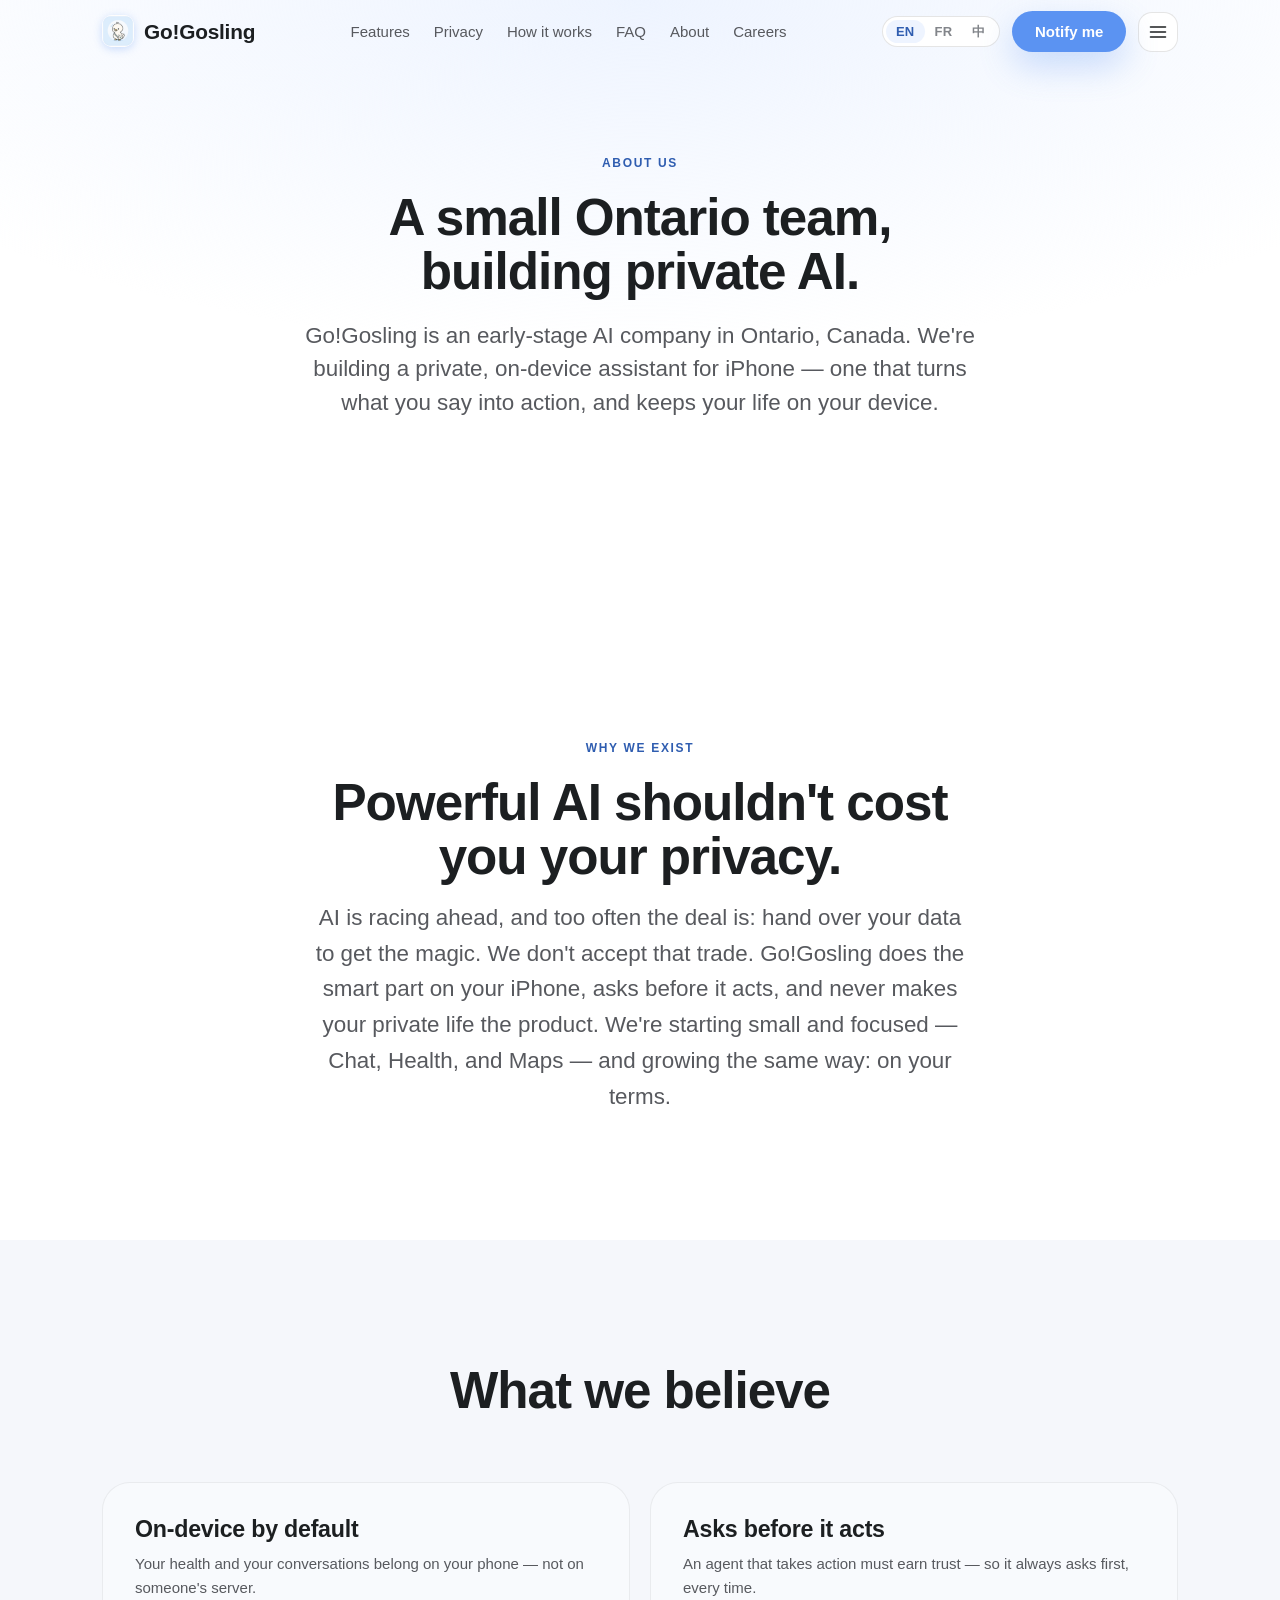
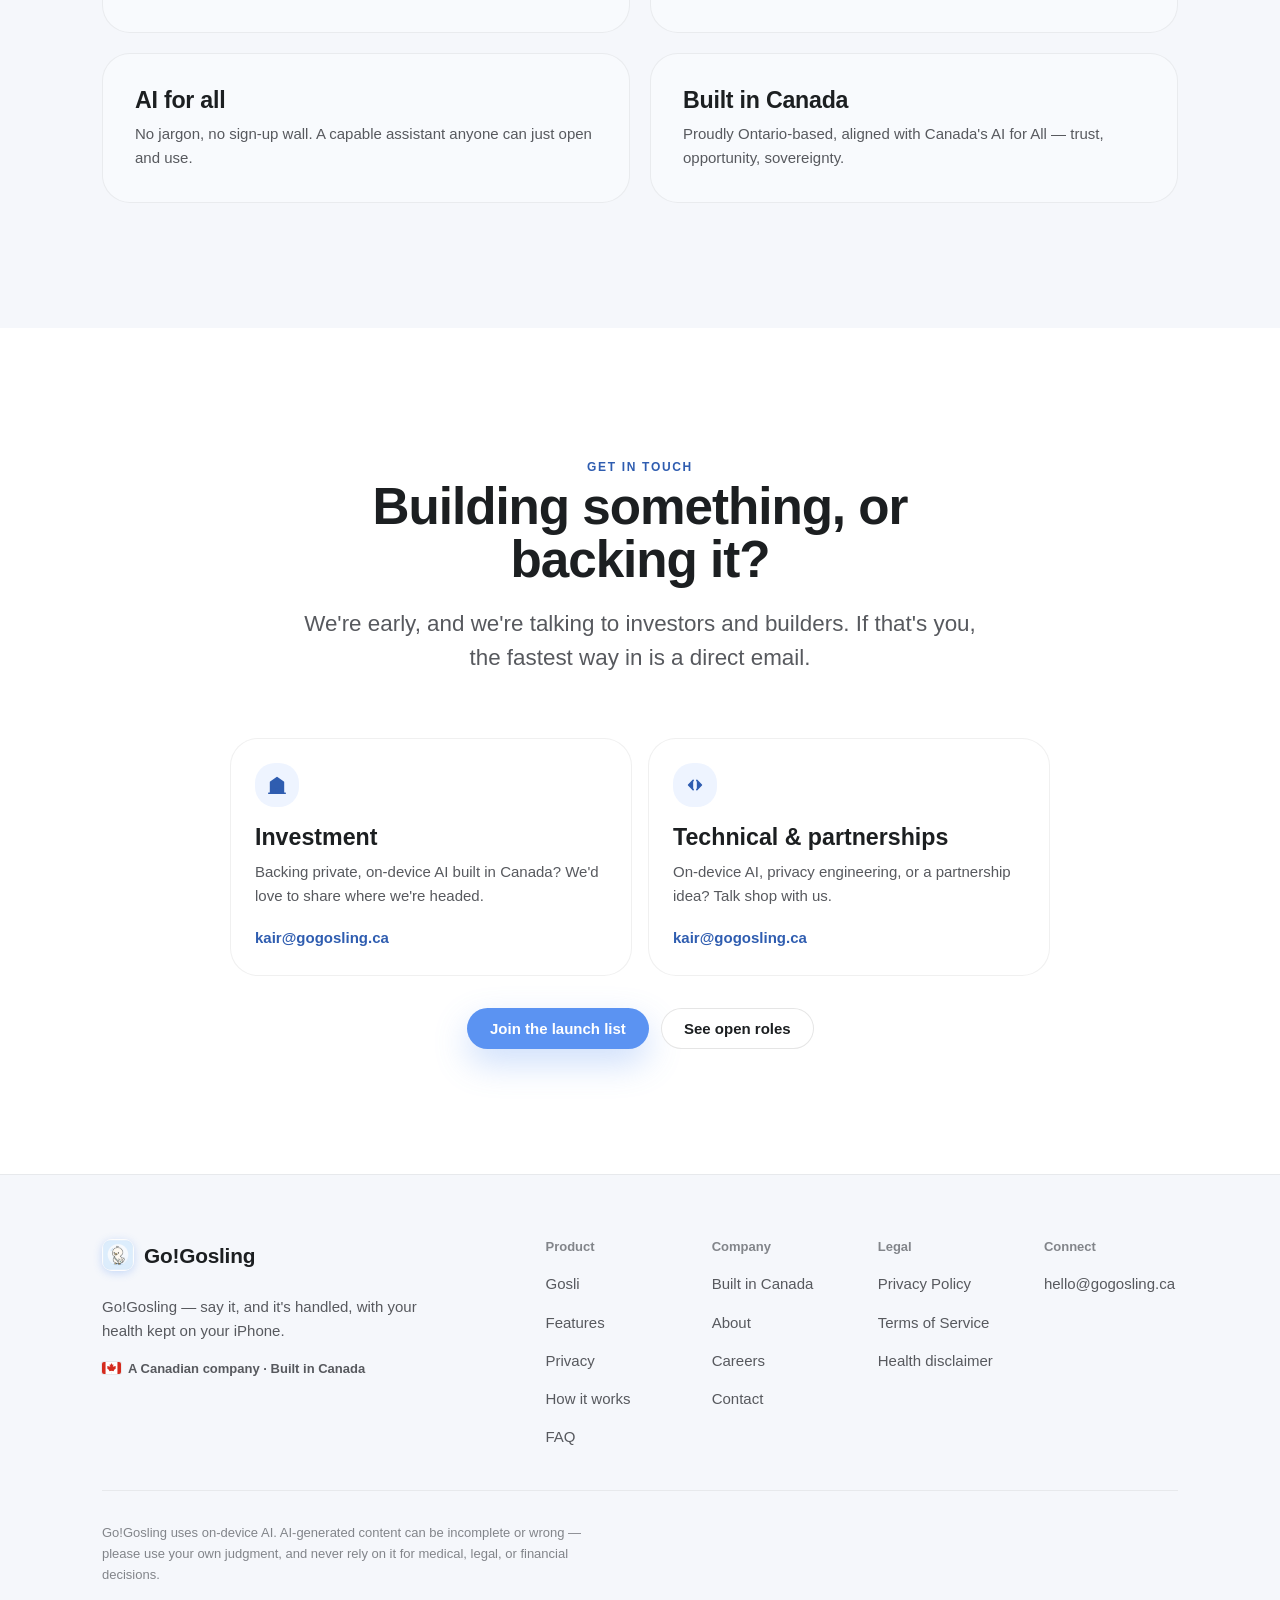
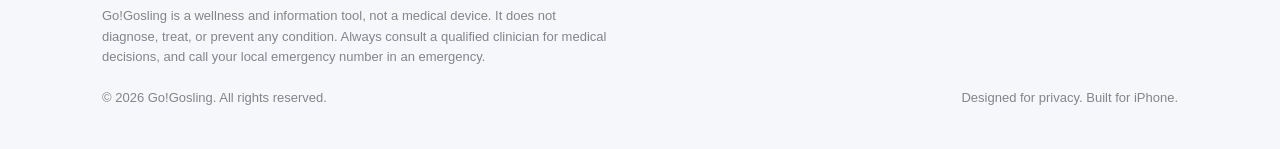
==== commit 346d8ed7: "Trilingual site chrome, official Canada flag, and copy/UI polish. - Shared chrome on all pages with " ====
--- a/about.html
+++ b/about.html
@@ -89,6 +89,7 @@
 
   <script>window.GOSLING_PAGE = "about";</script>
   <script src="assets/js/chrome.js"></script>
+  <script src="assets/js/i18n-fr.js"></script>
   <script src="assets/js/i18n.js"></script>
   <script src="assets/js/main.js"></script>
 </body>
--- a/assets/css/components.css
+++ b/assets/css/components.css
@@ -223,6 +223,10 @@
   transition: color var(--dur-standard), background var(--dur-standard);
 }
 .lang-toggle button[aria-pressed="true"] { background: var(--brand-50); color: var(--brand-ink); }
+.lang-toggle--3 button { padding: 5px 9px; font-size: 0.6875rem; letter-spacing: 0.02em; }
+@media (min-width: 900px) {
+  .lang-toggle--3 button { padding: 5px 10px; font-size: var(--fs-chip); }
+}
 
 /* Mobile menu */
 .nav__menu-btn {
--- a/assets/css/site.css
+++ b/assets/css/site.css
@@ -175,6 +175,16 @@
   font-size: var(--fs-meta);
   color: var(--text-secondary);
   line-height: 1.6;
+}
+.cap-card__soon {
+  display: inline-block;
+  margin: 2px 0 var(--space-3);
+  padding: 2px 10px;
+  border-radius: var(--radius-pill);
+  background: var(--bg-end);
+  color: var(--text-secondary);
+  font-size: var(--fs-chip);
+  font-weight: 600;
 }
 .feat-live {
   max-width: 60ch;
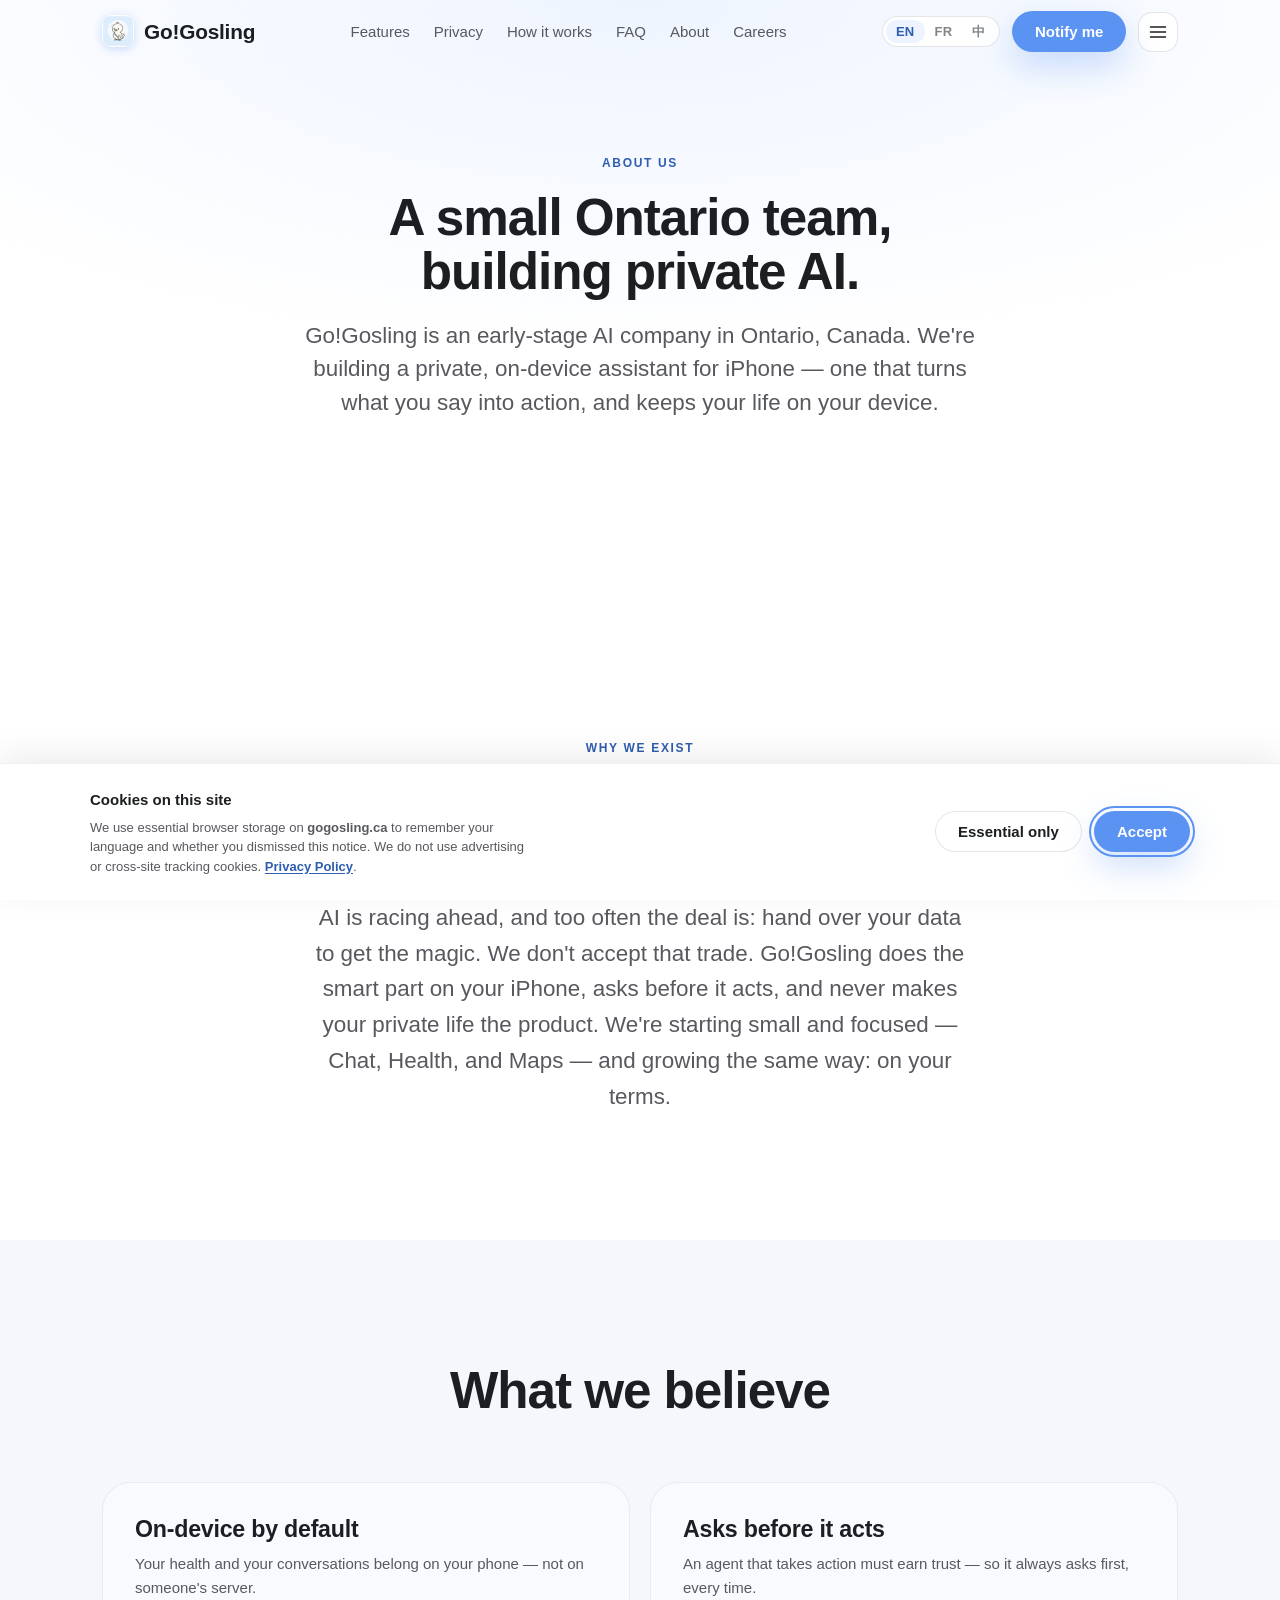
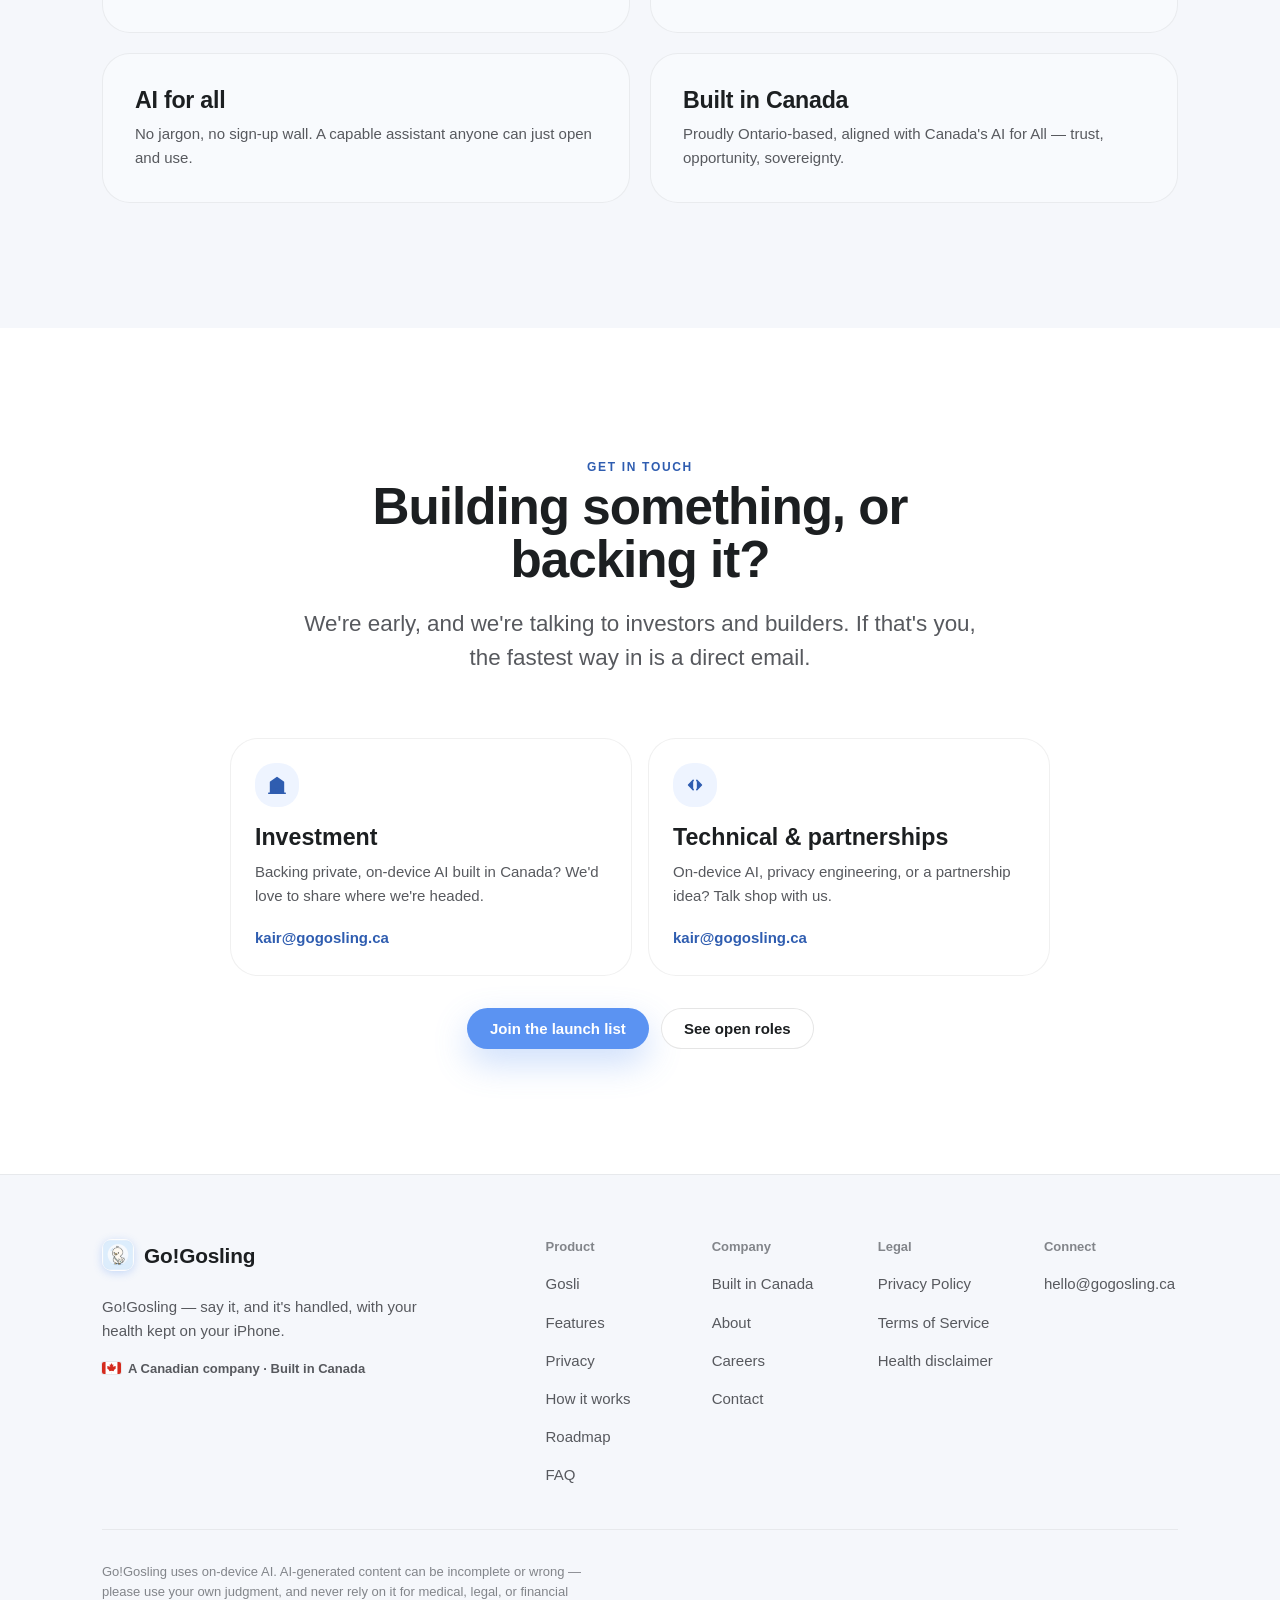
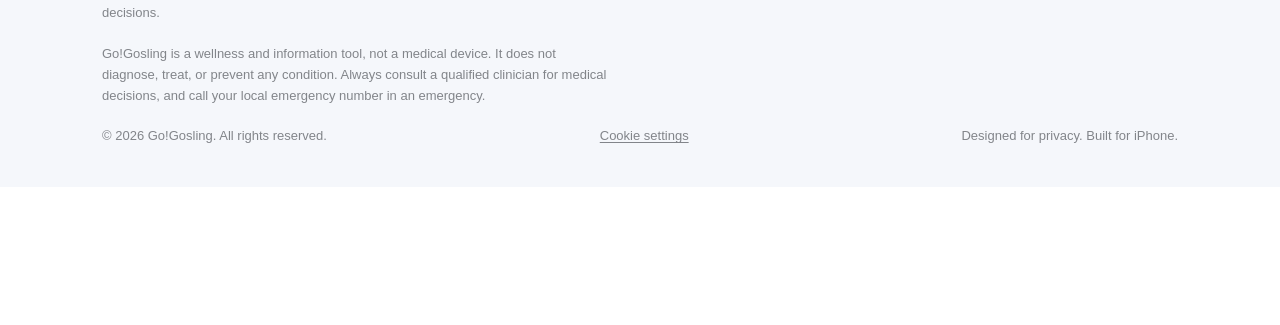
==== commit 8c87680c: "Add cookie consent, privacy §9, and polish careers apply UX. - Site-wide cookie banner with EN/FR/中文" ====
--- a/about.html
+++ b/about.html
@@ -91,6 +91,7 @@
   <script src="assets/js/chrome.js"></script>
   <script src="assets/js/i18n-fr.js"></script>
   <script src="assets/js/i18n.js"></script>
+  <script src="assets/js/cookies.js"></script>
   <script src="assets/js/main.js"></script>
 </body>
 </html>
--- a/assets/css/components.css
+++ b/assets/css/components.css
@@ -59,6 +59,7 @@
 
 .btn--lg { --_pad-y: 15px; --_pad-x: 28px; font-size: var(--fs-body); }
 .btn--block { width: 100%; }
+.btn__icon { width: 18px; height: 18px; flex: none; }
 
 /* --- Chips & badges ------------------------------------------------------ */
 .chip {
--- a/assets/css/site.css
+++ b/assets/css/site.css
@@ -283,6 +283,53 @@
 @media (min-width: 720px) {
   .privacy__grid { grid-template-columns: repeat(2, 1fr); }
   .never-list--light { grid-template-columns: repeat(2, 1fr); max-width: none; }
+}
+
+/* --- Home explore grid (slim index) -------------------------------------- */
+.home-explore__grid {
+  display: grid;
+  gap: var(--space-4);
+  grid-template-columns: 1fr;
+}
+.home-card {
+  display: block;
+  background: var(--surface);
+  border: 1px solid var(--line);
+  border-radius: var(--radius-card);
+  padding: var(--space-6);
+  box-shadow: var(--elev-raised);
+  transition: transform var(--dur-standard) var(--ease-emphasized),
+              border-color var(--dur-standard),
+              box-shadow var(--dur-standard);
+  color: inherit;
+  text-decoration: none;
+}
+.home-card:hover {
+  transform: translateY(-2px);
+  border-color: var(--line-strong);
+  box-shadow: var(--elev-floating);
+}
+.home-card h3 {
+  font-size: var(--fs-h3);
+  font-weight: 700;
+  margin-bottom: var(--space-3);
+}
+.home-card p {
+  font-size: var(--fs-meta);
+  color: var(--text-secondary);
+  line-height: 1.55;
+  margin-bottom: var(--space-4);
+}
+.home-card__link {
+  font-size: var(--fs-chip);
+  font-weight: 600;
+  color: var(--brand-ink);
+}
+@media (min-width: 640px) {
+  .home-explore__grid { grid-template-columns: repeat(2, 1fr); }
+}
+@media (min-width: 980px) {
+  .home-explore__grid { grid-template-columns: repeat(3, 1fr); }
 }
 
 /* --- Roadmap ------------------------------------------------------------- */
@@ -616,62 +663,198 @@
 }
 
 /* --- Careers: job list + cards ------------------------------------------- */
-.jobs-list { display: grid; gap: var(--space-4); grid-template-columns: 1fr; }
-.jobs-loading { color: var(--text-muted); }
+.careers-roles__head { margin-bottom: var(--space-6); }
+.careers-roles__hint {
+  margin-top: var(--space-3); max-width: 52ch;
+  font-size: var(--fs-meta); color: var(--text-secondary); line-height: 1.5;
+}
+.jobs-list { display: grid; gap: var(--space-5); grid-template-columns: 1fr; }
+.jobs-loading {
+  color: var(--text-muted); font-size: var(--fs-meta);
+  padding: var(--space-8); text-align: center;
+  background: var(--surface); border: 1px dashed var(--line); border-radius: var(--radius-card);
+}
 .job-card {
+  display: flex; flex-direction: column; gap: var(--space-4);
   background: var(--surface); border: 1px solid var(--line);
   border-radius: var(--radius-card); padding: var(--space-6);
-}
-.job-card__head { display: flex; align-items: flex-start; justify-content: space-between; gap: var(--space-4); }
+  box-shadow: var(--elev-raised);
+  transition: border-color var(--dur-standard), box-shadow var(--dur-standard), transform var(--dur-standard) var(--ease-emphasized);
+}
+.job-card:hover {
+  border-color: var(--brand-200);
+  box-shadow: var(--elev-floating);
+  transform: translateY(-2px);
+}
+.job-card__tags { display: flex; flex-wrap: wrap; gap: 6px; }
+.job-card__tag {
+  font-size: var(--fs-chip); font-weight: 600; padding: 5px 10px;
+  border-radius: var(--radius-pill); background: var(--brand-50); color: var(--brand-ink);
+}
+.job-card__tag--muted { background: var(--surface-2); color: var(--text-muted); }
+.job-card__head {
+  display: flex; flex-direction: column; align-items: stretch; gap: var(--space-4);
+}
+.job-card__intro { min-width: 0; }
 .job-card__title { font-size: var(--fs-h3); font-weight: 600; letter-spacing: -0.01em; }
-.job-card__meta { font-size: var(--fs-chip); color: var(--text-muted); margin-top: 4px; }
-.job-card__apply { flex: none; }
-.job-card__summary { color: var(--text-secondary); margin-top: var(--space-3); font-size: var(--fs-meta); }
-.job-card__details { margin-top: var(--space-3); }
+.job-card__meta { font-size: var(--fs-chip); color: var(--text-muted); margin-top: 6px; line-height: 1.45; }
+.job-card__apply { width: 100%; }
+.job-card__summary {
+  color: var(--text-secondary); font-size: var(--fs-meta); line-height: 1.55;
+  padding-top: var(--space-2); border-top: 1px solid var(--line);
+}
+.job-card__details { margin-top: auto; }
 .job-card__details > summary {
   cursor: pointer; font-size: var(--fs-meta); font-weight: 600; color: var(--brand-ink);
-  list-style: none; display: inline-flex; align-items: center; gap: 6px; padding: 4px 0;
+  list-style: none; display: inline-flex; align-items: center; gap: 8px; padding: 6px 0;
 }
 .job-card__details > summary::-webkit-details-marker { display: none; }
-.job-card__details > summary::before { content: "+"; font-weight: 700; }
-.job-card__details[open] > summary::before { content: "–"; }
-.job-card__body { padding-top: var(--space-3); color: var(--text-secondary); font-size: var(--fs-meta); }
+.job-card__details > summary::before {
+  content: "+"; width: 22px; height: 22px; border-radius: 50%;
+  border: 1px solid var(--line-strong); display: grid; place-items: center;
+  font-size: 14px; font-weight: 700; line-height: 1;
+}
+.job-card__details[open] > summary::before { content: "–"; background: var(--brand-50); border-color: var(--brand-100); }
+.job-card__body { padding-top: var(--space-3); color: var(--text-secondary); font-size: var(--fs-meta); line-height: 1.55; }
 .job-card__body h4 { font-size: var(--fs-meta); color: var(--text-primary); margin: var(--space-4) 0 6px; }
 .job-card__body ul { padding-left: 1.15em; display: grid; gap: 5px; }
-.jobs-empty { text-align: center; padding: var(--space-10) 0; color: var(--text-secondary); }
+.jobs-empty {
+  text-align: center; padding: var(--space-10) var(--space-6);
+  color: var(--text-secondary); background: var(--surface);
+  border: 1px dashed var(--line); border-radius: var(--radius-card);
+}
 .jobs-empty h3 { font-size: var(--fs-h3); margin-bottom: var(--space-3); color: var(--text-primary); }
-@media (min-width: 720px) { .jobs-list { grid-template-columns: repeat(2, 1fr); } }
+.jobs-empty p { margin-bottom: var(--space-6); max-width: 40ch; margin-inline: auto; }
+.jobs-empty a:not(.btn) { color: var(--brand-ink); font-weight: 600; }
+.careers-inquiry { margin-top: var(--space-8); }
+.careers-inquiry__inner {
+  display: flex; flex-direction: column; gap: var(--space-5); align-items: flex-start;
+  padding: var(--space-6); border-radius: var(--radius-card);
+  background: radial-gradient(120% 120% at 0% 0%, var(--brand-50) 0%, var(--surface) 55%);
+  border: 1px solid var(--brand-100);
+}
+.careers-inquiry__title { font-size: var(--fs-h3); letter-spacing: -0.01em; margin-bottom: 8px; }
+.careers-inquiry__body { color: var(--text-secondary); font-size: var(--fs-meta); line-height: 1.55; max-width: 48ch; }
+.careers-inquiry__btn { align-self: stretch; text-align: center; }
+@media (min-width: 720px) {
+  .jobs-list { grid-template-columns: repeat(2, 1fr); }
+  .job-card__head { flex-direction: row; align-items: flex-start; justify-content: space-between; }
+  .job-card__apply { width: auto; min-width: 132px; }
+  .careers-inquiry__inner { flex-direction: row; align-items: center; justify-content: space-between; }
+  .careers-inquiry__btn { align-self: center; flex: none; }
+}
 
 /* --- Apply dialog -------------------------------------------------------- */
 .hp { position: absolute; left: -9999px; width: 1px; height: 1px; overflow: hidden; }
 .apply-dialog {
   border: 0; padding: 0; border-radius: var(--radius-card);
-  max-width: 560px; width: calc(100% - 2 * var(--space-5));
+  max-width: min(640px, calc(100vw - 2 * var(--space-5)));
+  width: 100%;
   box-shadow: var(--elev-floating); color: var(--text-primary); background: var(--surface);
 }
-.apply-dialog::backdrop { background: rgba(20, 18, 30, 0.45); }
-.apply-dialog__inner { position: relative; padding: var(--space-8); max-height: 86vh; overflow: auto; }
+.apply-dialog::backdrop { background: rgba(20, 18, 30, 0.5); backdrop-filter: blur(2px); }
+.apply-dialog__inner {
+  display: flex; flex-direction: column;
+  max-height: min(90vh, 900px); overflow: hidden;
+}
+.apply-dialog__header {
+  display: flex; align-items: flex-start; justify-content: space-between; gap: var(--space-4);
+  padding: var(--space-6) var(--space-6) var(--space-5);
+  background: radial-gradient(110% 120% at 0% 0%, var(--brand-50) 0%, var(--surface) 62%);
+  border-bottom: 1px solid var(--line);
+  flex: none;
+}
+.apply-dialog__eyebrow {
+  font-size: var(--fs-chip); font-weight: 600; letter-spacing: var(--tracking-eyebrow);
+  text-transform: uppercase; color: var(--brand-ink); margin-bottom: 6px;
+}
+.apply-dialog__title { font-size: var(--fs-h3); letter-spacing: -0.02em; line-height: 1.25; }
+.apply-dialog__for { display: block; font-size: var(--fs-chip); font-weight: 600; color: var(--text-muted); margin-bottom: 4px; }
+.apply-dialog__role { display: block; color: var(--text-primary); }
 .apply-dialog__x {
-  position: absolute; top: var(--space-4); right: var(--space-4);
-  width: 34px; height: 34px; border-radius: 50%; display: grid; place-items: center;
-  border: 1px solid var(--line); background: var(--surface); color: var(--text-secondary);
-}
+  flex: none; width: 40px; height: 40px; border-radius: 50%;
+  display: grid; place-items: center; border: 1px solid var(--line);
+  background: var(--surface); color: var(--text-secondary);
+  transition: border-color var(--dur-standard), color var(--dur-standard), background var(--dur-standard);
+}
+.apply-dialog__x:hover { border-color: var(--brand-200); color: var(--brand-ink); background: var(--brand-50); }
 .apply-dialog__x svg { width: 18px; height: 18px; }
-.apply-dialog__title { font-size: var(--fs-h3); letter-spacing: -0.01em; margin-bottom: var(--space-5); padding-right: var(--space-8); }
-.field-row { display: flex; flex-direction: column; gap: 5px; margin-bottom: var(--space-4); font-size: var(--fs-meta); font-weight: 600; color: var(--text-secondary); }
+.apply-form {
+  padding: var(--space-5) var(--space-6) var(--space-6);
+  overflow: auto; flex: 1;
+}
+.apply-form__section {
+  border: 0; margin: 0 0 var(--space-5); padding: 0;
+}
+.apply-form__legend {
+  font-size: var(--fs-chip); font-weight: 700; letter-spacing: 0.06em;
+  text-transform: uppercase; color: var(--text-muted);
+  margin-bottom: var(--space-3); padding: 0;
+}
+.apply-form__grid { display: grid; gap: var(--space-4); }
+.apply-form__grid--2 { grid-template-columns: 1fr; }
+@media (min-width: 520px) { .apply-form__grid--2 { grid-template-columns: 1fr 1fr; } }
+.field-row { display: flex; flex-direction: column; gap: 6px; margin-bottom: 0; font-size: var(--fs-meta); font-weight: 600; color: var(--text-secondary); }
 .field-row input, .field-row textarea {
   font: inherit; font-weight: 400; color: var(--text-primary);
-  padding: 10px 12px; border: 1px solid var(--line-strong); border-radius: var(--radius-sm); background: var(--surface);
-}
-.field-row input:focus-visible, .field-row textarea:focus-visible { outline: none; border-color: var(--brand); box-shadow: 0 0 0 3px var(--brand-100); }
-.field-check { display: flex; align-items: flex-start; gap: 9px; font-size: var(--fs-chip); color: var(--text-secondary); margin-bottom: var(--space-5); line-height: 1.4; }
-.field-check input { margin-top: 2px; flex: none; }
-.apply-error { color: #c0564c; font-size: var(--fs-chip); margin-bottom: var(--space-3); }
-.apply-actions { display: flex; gap: var(--space-3); justify-content: flex-end; }
-.apply-done { text-align: center; padding: var(--space-6) 0; }
-.apply-done svg { width: 40px; height: 40px; color: var(--tint-health); margin: 0 auto var(--space-4); }
-.apply-done h3 { font-size: var(--fs-h3); margin-bottom: var(--space-3); }
-.apply-done p { color: var(--text-secondary); margin-bottom: var(--space-5); }
+  padding: 11px 13px; border: 1px solid var(--line-strong); border-radius: var(--radius-sm);
+  background: var(--surface); transition: border-color var(--dur-standard), box-shadow var(--dur-standard);
+}
+.field-row textarea { resize: vertical; min-height: 96px; }
+.field-row input:focus-visible, .field-row textarea:focus-visible {
+  outline: none; border-color: var(--brand); box-shadow: 0 0 0 3px var(--brand-100);
+}
+.field-row--file .field-row__label { margin-bottom: 2px; }
+.file-upload {
+  display: flex; flex-wrap: wrap; align-items: center; gap: var(--space-3);
+  padding: var(--space-4); border: 1px dashed var(--line-strong); border-radius: var(--radius-sm);
+  background: var(--surface-2);
+}
+.file-upload__input {
+  position: absolute; width: 1px; height: 1px; opacity: 0; overflow: hidden;
+  clip: rect(0, 0, 0, 0);
+}
+.file-upload__name {
+  flex: 1; min-width: 120px; font-size: var(--fs-chip); font-weight: 400;
+  color: var(--text-muted); word-break: break-all;
+}
+.file-upload__name.is-set { color: var(--text-primary); font-weight: 500; }
+.field-check {
+  display: flex; align-items: flex-start; gap: 10px;
+  font-size: var(--fs-chip); color: var(--text-secondary);
+  margin: var(--space-4) 0 var(--space-5); line-height: 1.45;
+}
+.field-check input { margin-top: 3px; flex: none; width: 18px; height: 18px; accent-color: var(--brand); }
+.apply-consent__link { color: var(--brand-ink); font-weight: 600; text-decoration: underline; text-underline-offset: 2px; }
+.apply-error {
+  color: #b44a3f; font-size: var(--fs-chip); margin-bottom: var(--space-3);
+  padding: 10px 12px; border-radius: var(--radius-sm);
+  background: rgba(176, 74, 63, 0.08); border: 1px solid rgba(176, 74, 63, 0.2);
+}
+.apply-actions {
+  display: flex; flex-direction: column-reverse; gap: var(--space-3);
+  padding-top: var(--space-4); margin-top: var(--space-2);
+  border-top: 1px solid var(--line);
+  position: sticky; bottom: 0; background: var(--surface);
+}
+.apply-actions__submit { width: 100%; }
+@media (min-width: 480px) {
+  .apply-actions { flex-direction: row; justify-content: flex-end; align-items: center; }
+  .apply-actions__submit { width: auto; min-width: 200px; }
+}
+.apply-done {
+  text-align: center; padding: var(--space-10) var(--space-6);
+  overflow: auto;
+}
+.apply-done__badge {
+  width: 56px; height: 56px; margin: 0 auto var(--space-5);
+  border-radius: 50%; display: grid; place-items: center;
+  background: var(--health-50); color: var(--tint-health);
+}
+.apply-done__badge svg { width: 28px; height: 28px; }
+.apply-done h3 { font-size: var(--fs-h3); margin-bottom: var(--space-3); letter-spacing: -0.01em; }
+.apply-done p { color: var(--text-secondary); margin-bottom: var(--space-6); line-height: 1.55; max-width: 36ch; margin-inline: auto; }
+.apply-done .btn { min-width: 160px; }
 .apply-done__mail { color: var(--brand-ink); font-weight: 600; }
 
 /* --- About --------------------------------------------------------------- */
@@ -695,3 +878,75 @@
 .contact-card__mail { font-weight: 600; color: var(--brand-ink); font-size: var(--fs-meta); }
 .about-foot-cta { display: flex; gap: var(--space-3); justify-content: center; flex-wrap: wrap; }
 @media (min-width: 720px) { .contact-grid { grid-template-columns: repeat(2, 1fr); } }
+
+/* --- Cookie consent banner ----------------------------------------------- */
+body.has-cookie-banner { padding-bottom: var(--cookie-banner-h, 0px); }
+.cookie-banner {
+  position: fixed;
+  inset-inline: 0;
+  bottom: 0;
+  z-index: 200;
+  background: var(--surface);
+  border-top: 1px solid var(--line);
+  box-shadow: 0 -8px 32px rgba(20, 18, 30, 0.08);
+  transform: translateY(110%);
+  opacity: 0;
+  transition: transform var(--dur-standard) var(--ease-emphasized), opacity var(--dur-standard);
+  pointer-events: none;
+}
+.cookie-banner.is-open {
+  transform: translateY(0);
+  opacity: 1;
+  pointer-events: auto;
+}
+.cookie-banner__inner {
+  display: flex;
+  flex-direction: column;
+  gap: var(--space-5);
+  padding: var(--space-5) var(--space-5) calc(var(--space-5) + env(safe-area-inset-bottom, 0px));
+}
+.cookie-banner__title {
+  font-size: var(--fs-meta);
+  font-weight: 600;
+  color: var(--text-primary);
+  margin-bottom: 6px;
+}
+.cookie-banner__desc {
+  font-size: var(--fs-chip);
+  color: var(--text-secondary);
+  line-height: 1.5;
+  max-width: 62ch;
+}
+.cookie-banner__desc a {
+  color: var(--brand-ink);
+  font-weight: 600;
+  text-decoration: underline;
+  text-underline-offset: 2px;
+}
+.cookie-banner__actions {
+  display: flex;
+  flex-wrap: wrap;
+  gap: var(--space-3);
+  align-items: center;
+}
+.footer__cookie-btn {
+  font: inherit;
+  font-size: inherit;
+  color: var(--text-muted);
+  background: none;
+  border: 0;
+  padding: 0;
+  cursor: pointer;
+  text-decoration: underline;
+  text-underline-offset: 2px;
+}
+.footer__cookie-btn:hover { color: var(--brand-ink); }
+@media (min-width: 720px) {
+  .cookie-banner__inner {
+    flex-direction: row;
+    align-items: center;
+    justify-content: space-between;
+    padding-block: var(--space-6);
+  }
+  .cookie-banner__actions { flex: none; }
+}
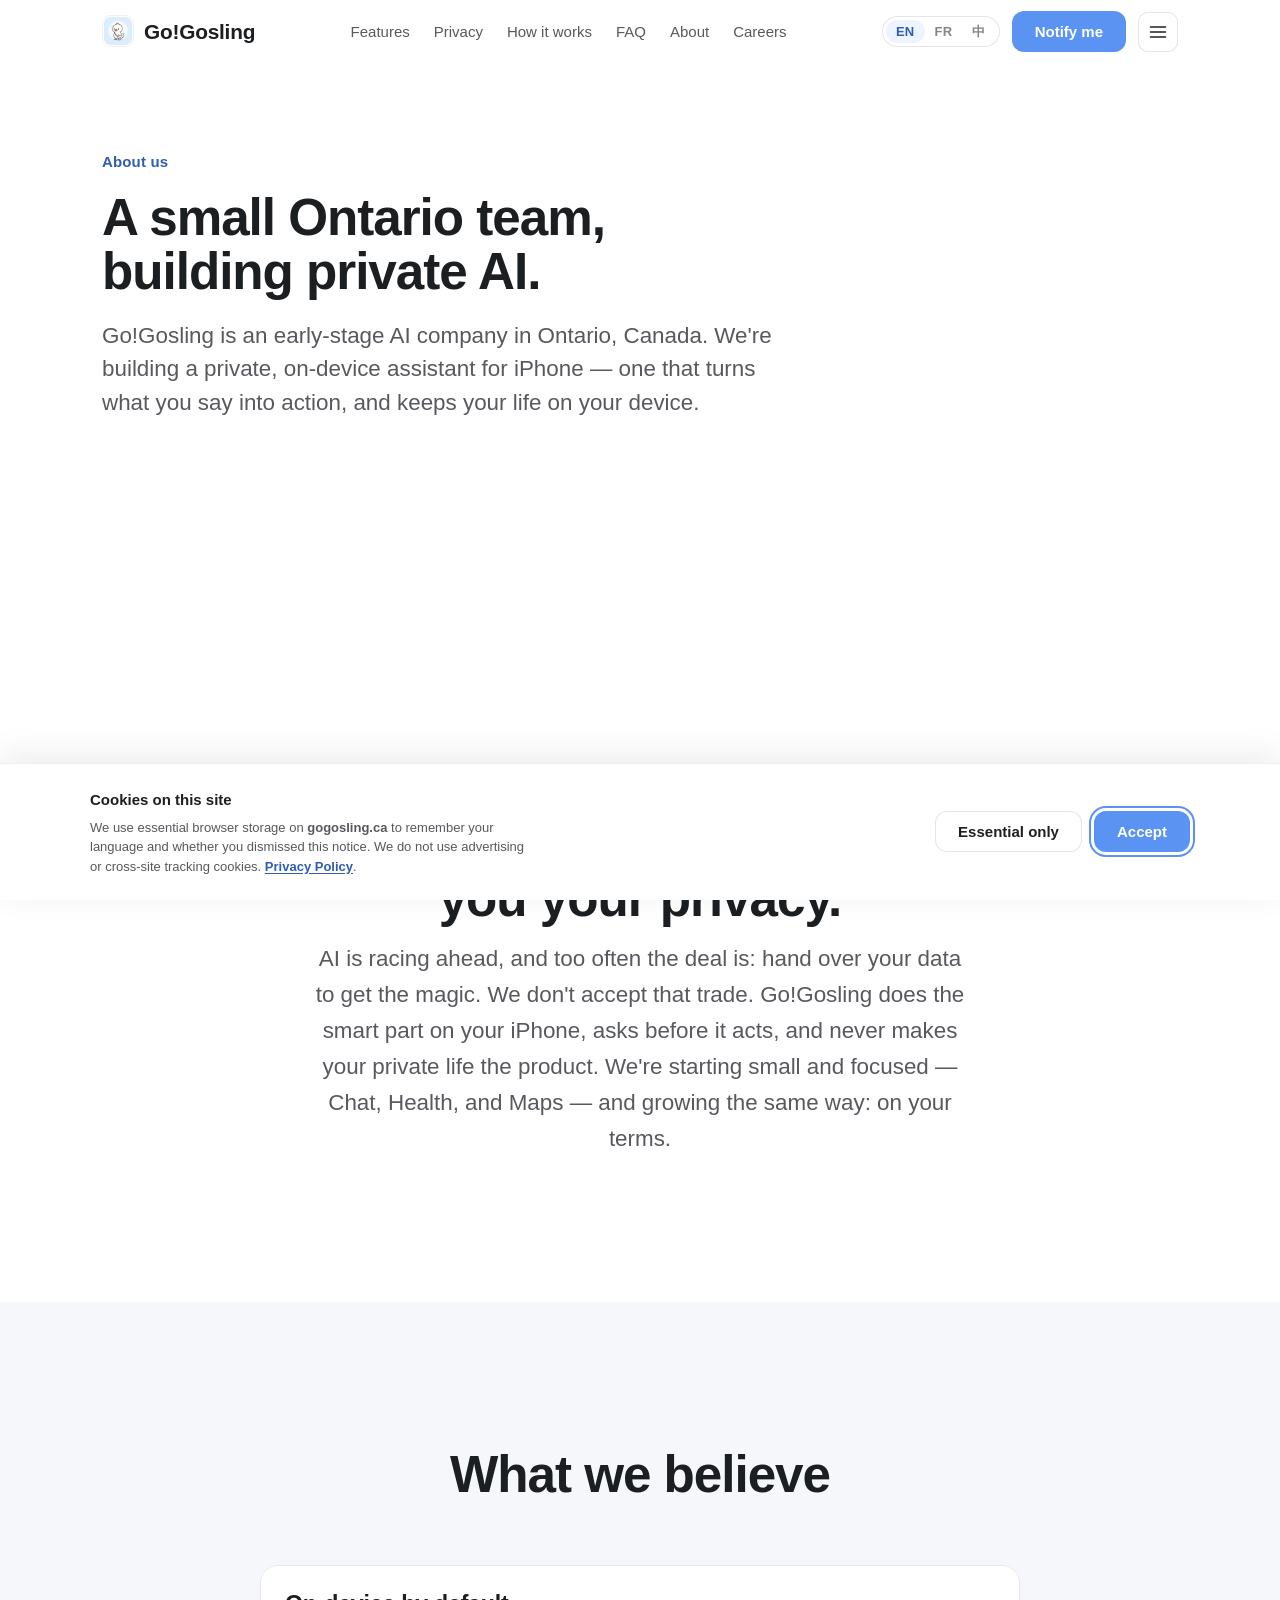
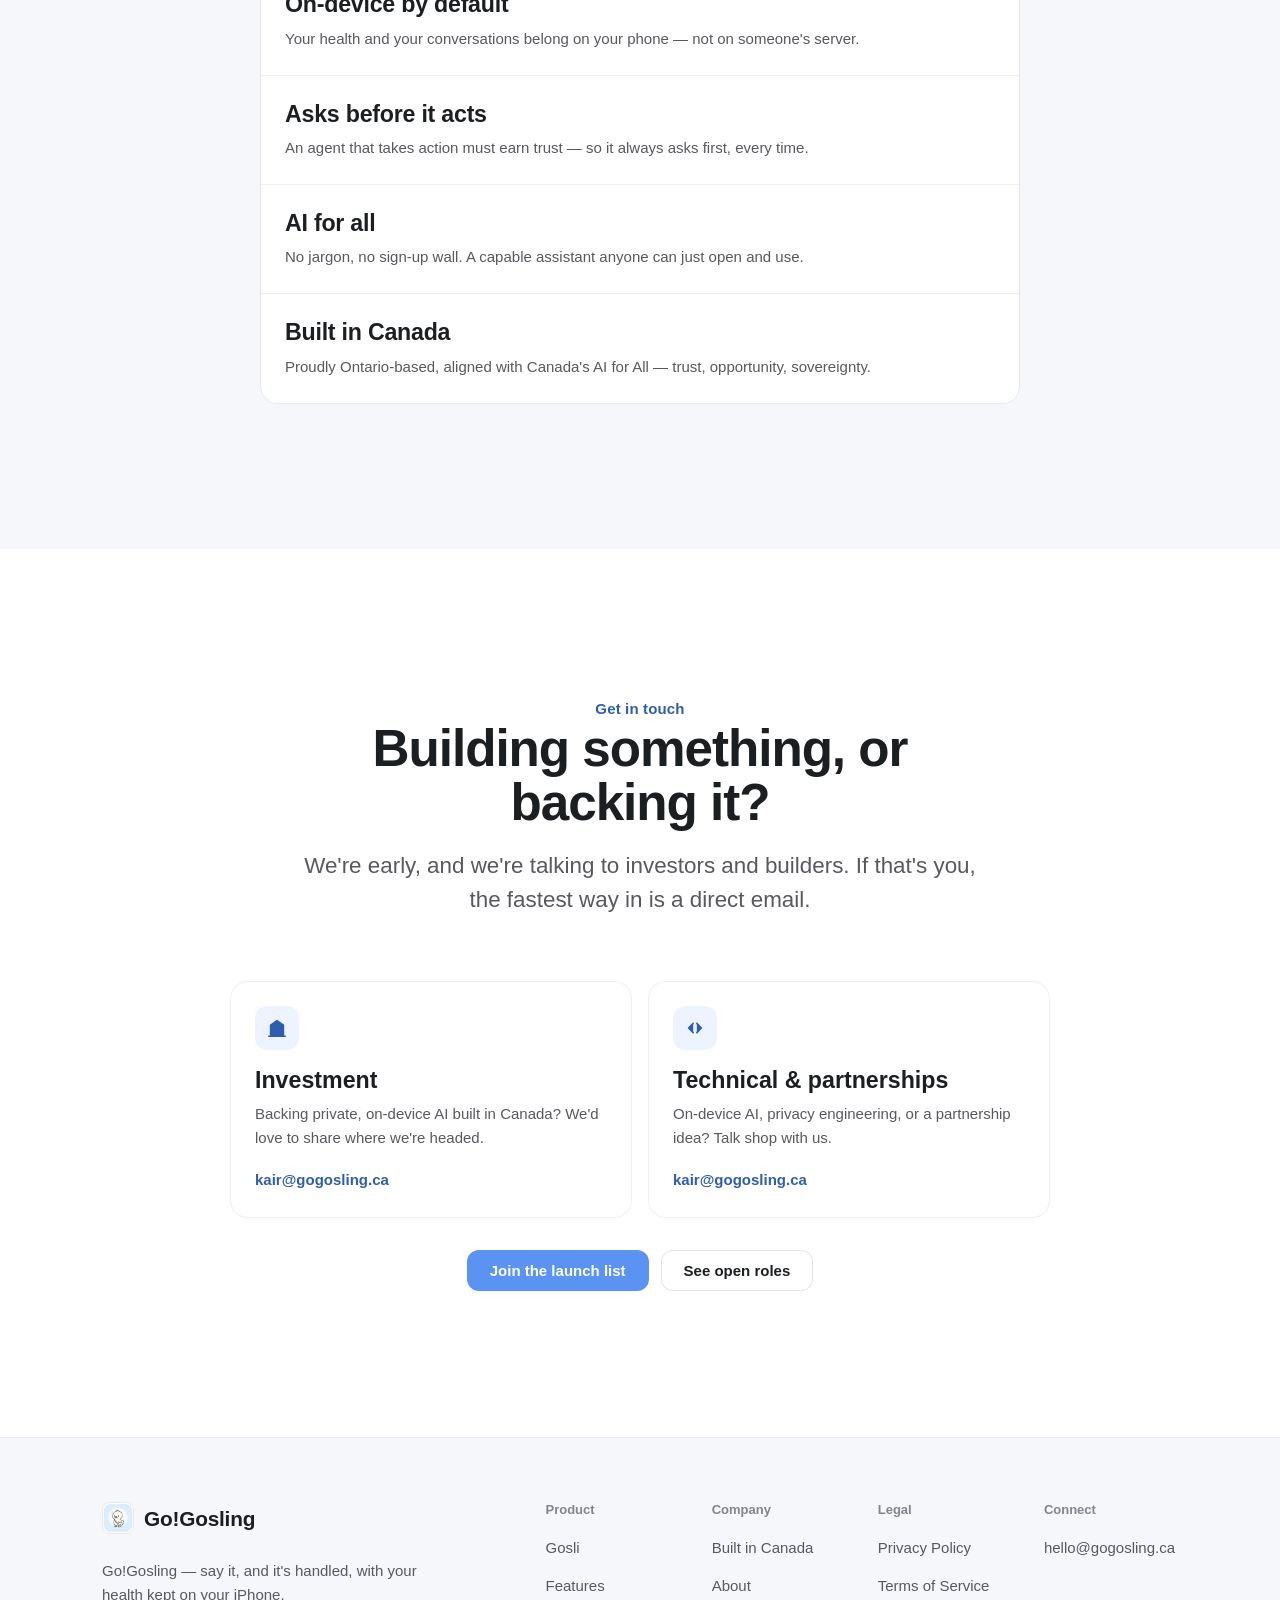
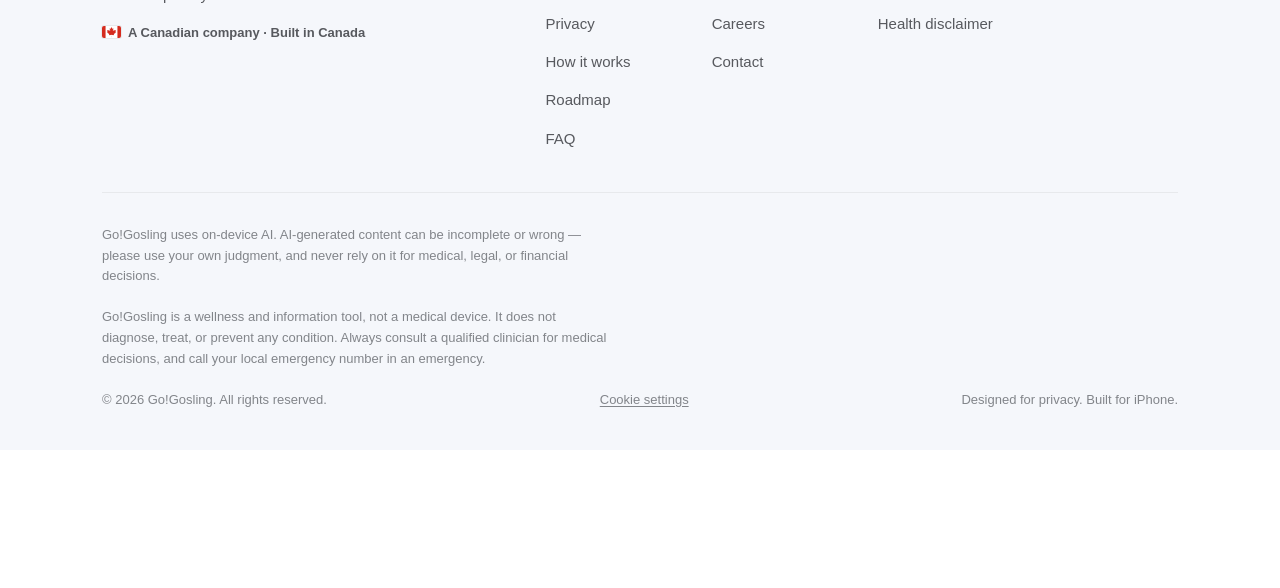
==== commit 50b64a08: "Add mobile stylesheet for small-screen layout and touch targets. Stack waitlist fields, widen prompt" ====
--- a/about.html
+++ b/about.html
@@ -3,7 +3,7 @@
 <head>
   <meta charset="utf-8" />
   <meta name="viewport" content="width=device-width, initial-scale=1, viewport-fit=cover" />
-  <title data-i18n="about.metaTitle">About — Go!Gosling</title>
+  <title data-i18n="about.metaTitle">About — Go!Gosling, a Canadian AI Company</title>
   <meta name="description" data-i18n-attr="content:about.metaDesc"
         content="Go!Gosling is an early-stage AI company in Ontario, Canada, building a private, on-device assistant for iPhone. For investment or technical conversations, reach kair@gogosling.ca." />
   <meta name="robots" content="index,follow" />
@@ -16,6 +16,7 @@
   <link rel="stylesheet" href="assets/css/base.css" />
   <link rel="stylesheet" href="assets/css/components.css" />
   <link rel="stylesheet" href="assets/css/site.css" />
+  <link rel="stylesheet" href="assets/css/mobile.css" />
 </head>
 <body>
   <a class="skip-link" href="#main">Skip to content</a>
--- a/assets/css/tokens.css
+++ b/assets/css/tokens.css
@@ -90,24 +90,21 @@
 
   --container:    1140px;
   --container-narrow: 760px;
-  --section-y: clamp(80px, 6vw + 48px, 152px);   /* more breathing room */
+  --section-y: clamp(96px, 7vw + 56px, 168px);
 
   /* --- Radius (soft, friendly, consistent) ------------------------------- */
-  --radius-card:    28px;
-  --radius-compact: 20px;
+  /* iOS-like radii — avoid oversized “template” rounding */
+  --radius-card:    18px;
+  --radius-compact: 12px;
   --radius-pill:    999px;
-  --radius-sm:      14px;
+  --radius-sm:      10px;
+  --radius-btn:     12px;
 
-  /* --- Elevation — one cohesive soft-shadow family ----------------------- */
-  --elev-raised:   0 2px 4px rgba(22,26,34,0.04), 0 12px 28px rgba(22,26,34,0.06);
-  --elev-floating: 0 6px 14px rgba(22,26,34,0.07), 0 20px 44px rgba(22,26,34,0.08);
-  /* Layered soft shadow for the hero icon (multi-step natural falloff) */
-  --elev-device:
-      0 2px 6px rgba(22,26,34,0.05),
-      0 12px 28px rgba(22,26,34,0.07),
-      0 32px 64px rgba(38,72,140,0.12),
-      0 56px 110px rgba(38,72,140,0.10);
-  --elev-brand:   0 14px 34px rgba(91,147,242,0.30);
+  /* Flat elevation — hairline + one soft layer (no marketing glow stacks) */
+  --elev-raised:   0 1px 2px rgba(22,26,34,0.04);
+  --elev-floating: 0 4px 16px rgba(22,26,34,0.08);
+  --elev-device:   0 8px 24px rgba(22,26,34,0.10);
+  --elev-brand:    none;
 
   /* --- Motion (design-system-v1) ----------------------------------------- */
   --dur-standard: 0.24s;
--- a/assets/css/base.css
+++ b/assets/css/base.css
@@ -69,10 +69,10 @@
 /* --- Type primitives ----------------------------------------------------- */
 .eyebrow {
   display: inline-block;
-  font-size: var(--fs-eyebrow);
-  font-weight: 700;
-  letter-spacing: var(--tracking-eyebrow);
-  text-transform: uppercase;
+  font-size: var(--fs-meta);
+  font-weight: 600;
+  letter-spacing: 0.01em;
+  text-transform: none;
   color: var(--text-muted);
 }
 .eyebrow--brand { color: var(--brand-ink); }
@@ -81,12 +81,13 @@
   font-size: var(--fs-display);
   line-height: var(--lh-tight);
   letter-spacing: var(--tracking-display);
-  font-weight: 700;
+  font-weight: 600;
 }
 .section-title {
   font-size: var(--fs-h1);
   line-height: var(--lh-tight);
   letter-spacing: var(--tracking-tight);
+  font-weight: 600;
 }
 .lead {
   font-size: var(--fs-lead);
--- a/assets/css/components.css
+++ b/assets/css/components.css
@@ -5,9 +5,10 @@
 /* --- Logo lockup --------------------------------------------------------- */
 .logo { display: inline-flex; align-items: center; gap: 10px; }
 .logo__mark {
-  width: 32px; height: 32px; border-radius: 10px;
+  width: 32px; height: 32px; border-radius: 8px;
   overflow: hidden;
-  box-shadow: 0 2px 8px rgba(91,147,242,0.30);
+  box-shadow: none;
+  border: 1px solid var(--line);
   flex: none;
 }
 .logo__mark img { width: 100%; height: 100%; object-fit: cover; display: block; }
@@ -26,36 +27,32 @@
   display: inline-flex; align-items: center; justify-content: center; gap: 8px;
   padding: var(--_pad-y) var(--_pad-x);
   font-size: var(--fs-meta); font-weight: 600; line-height: 1;
-  border-radius: var(--radius-pill);
+  border-radius: var(--radius-btn);
   border: 1px solid transparent;
   white-space: nowrap;
-  transition: transform var(--dur-standard) var(--ease-emphasized),
-              box-shadow var(--dur-standard) var(--ease-standard),
-              background var(--dur-standard) var(--ease-standard),
-              border-color var(--dur-standard) var(--ease-standard);
-  will-change: transform;
-}
-.btn:active { transform: translateY(1px) scale(0.99); }
+  transition: background var(--dur-standard) var(--ease-standard),
+              border-color var(--dur-standard) var(--ease-standard),
+              color var(--dur-standard) var(--ease-standard);
+}
+.btn:active { opacity: 0.92; }
 
 .btn--primary {
   background: var(--brand);
   color: #fff;
-  box-shadow: var(--elev-brand);
+  box-shadow: none;
 }
 .btn--primary:hover {
   background: var(--brand-indigo);
-  box-shadow: var(--elev-brand);
-  transform: translateY(-1px);
 }
 
 .btn--dark { background: var(--surface-strong); color: #fff; }
-.btn--dark:hover { transform: translateY(-1px); box-shadow: var(--elev-floating); }
+.btn--dark:hover { background: #22262f; }
 
 .btn--ghost {
   background: var(--surface); color: var(--text-primary);
   border-color: var(--line-strong);
 }
-.btn--ghost:hover { border-color: var(--text-muted); transform: translateY(-1px); }
+.btn--ghost:hover { border-color: var(--text-muted); background: var(--surface-2); }
 
 .btn--lg { --_pad-y: 15px; --_pad-x: 28px; font-size: var(--fs-body); }
 .btn--block { width: 100%; }
@@ -64,11 +61,11 @@
 /* --- Chips & badges ------------------------------------------------------ */
 .chip {
   display: inline-flex; align-items: center; gap: 8px;
-  padding: 9px 16px; font-size: var(--fs-chip); font-weight: 600;
-  border-radius: var(--radius-pill);
+  padding: 8px 14px; font-size: var(--fs-chip); font-weight: 500;
+  border-radius: var(--radius-sm);
   background: var(--surface); border: 1px solid var(--line);
   color: var(--text-secondary);
-  box-shadow: var(--elev-raised);
+  box-shadow: none;
 }
 .chip__dot { width: 7px; height: 7px; border-radius: 50%; background: var(--text-muted); flex: none; }
 .chip--live { color: var(--health-ink); background: var(--health-50); border-color: transparent; }
@@ -100,18 +97,13 @@
   background: var(--surface);
   border: 1px solid var(--line);
   border-radius: var(--radius-card);
-  padding: var(--space-8);
-  box-shadow: var(--elev-raised);
-}
-.card--flat { box-shadow: none; background: var(--surface-2); }
+  padding: var(--space-6);
+  box-shadow: none;
+}
+.card--flat { background: var(--surface); }
 .card--flat:hover { border-color: var(--line-strong); }
-.card__icon {
-  width: 44px; height: 44px; border-radius: var(--radius-compact);
-  display: grid; place-items: center; margin-bottom: var(--space-4);
-  background: var(--brand-50); color: var(--brand-ink);
-}
-.card__icon svg { width: 22px; height: 22px; }
-.card__title { font-size: var(--fs-h3); margin-bottom: 8px; letter-spacing: -0.01em; }
+.card__icon { display: none; }
+.card__title { font-size: var(--fs-h3); margin-bottom: 8px; letter-spacing: -0.01em; font-weight: 600; }
 .card__body { color: var(--text-secondary); font-size: var(--fs-meta); }
 
 /* --- Forms / waitlist ---------------------------------------------------- */
@@ -120,13 +112,12 @@
   display: flex; gap: 8px;
   background: var(--surface);
   border: 1px solid var(--line-strong);
-  border-radius: var(--radius-pill);
-  padding: 6px 6px 6px 8px;
-  box-shadow: var(--elev-raised);
-  transition: border-color var(--dur-standard) var(--ease-standard),
-              box-shadow var(--dur-standard) var(--ease-standard);
-}
-.field:focus-within { border-color: var(--brand); box-shadow: 0 0 0 4px var(--brand-100); }
+  border-radius: var(--radius-btn);
+  padding: 5px 5px 5px 10px;
+  box-shadow: none;
+  transition: border-color var(--dur-standard) var(--ease-standard);
+}
+.field:focus-within { border-color: var(--brand); box-shadow: 0 0 0 3px var(--brand-100); }
 .field__input {
   flex: 1; min-width: 0; border: 0; background: transparent;
   padding: 10px 12px; font-size: var(--fs-meta); color: var(--text-primary);
@@ -176,10 +167,10 @@
 .store-badge__big { font-size: 18px; font-weight: 600; letter-spacing: -0.01em; }
 .store-badge__tag {
   position: absolute; top: -9px; right: -9px;
-  font-size: 10px; font-weight: 700; letter-spacing: 0.04em;
-  padding: 3px 8px; border-radius: var(--radius-pill);
-  background: var(--brand-gradient); color: #fff;
-  box-shadow: 0 2px 8px rgba(91,147,242,0.45);
+  font-size: 10px; font-weight: 600; letter-spacing: 0.02em;
+  padding: 3px 8px; border-radius: var(--radius-sm);
+  background: var(--brand); color: #fff;
+  box-shadow: none;
 }
 
 /* --- Sticky navigation --------------------------------------------------- */
@@ -193,9 +184,7 @@
   border-bottom: 1px solid transparent;
 }
 .nav.is-scrolled {
-  background: rgba(255,255,255,0.78);
-  -webkit-backdrop-filter: saturate(180%) blur(18px);
-  backdrop-filter: saturate(180%) blur(18px);
+  background: rgba(255,255,255,0.96);
   border-bottom-color: var(--line);
 }
 .nav__inner { display: flex; align-items: center; justify-content: space-between; width: 100%; }
@@ -427,11 +416,10 @@
 
 /* --- Scroll reveal ------------------------------------------------------- */
 .reveal {
-  opacity: 0; transform: translateY(22px);
-  transition: opacity var(--dur-reveal) var(--ease-standard),
-              transform var(--dur-reveal) var(--ease-emphasized);
-}
-.reveal.is-visible { opacity: 1; transform: none; }
+  opacity: 0;
+  transition: opacity 0.35s var(--ease-standard);
+}
+.reveal.is-visible { opacity: 1; }
 .reveal[data-delay="1"] { transition-delay: 0.08s; }
 .reveal[data-delay="2"] { transition-delay: 0.16s; }
 .reveal[data-delay="3"] { transition-delay: 0.24s; }
--- a/assets/css/site.css
+++ b/assets/css/site.css
@@ -1,6 +1,6 @@
 /* ==========================================================================
-   Go!Gosling — Page composition (sections)
-   Marvis / 元宝-inspired: white-led, flat, product-first — not AI-template.
+   Go!Gosling — Page composition
+   Product-first / editorial: flat surfaces, one row primitive, no slop gradients.
    ========================================================================== */
 
 main { display: block; }
@@ -12,9 +12,8 @@
   position: relative;
   padding-top: calc(var(--nav-h) + clamp(56px, 9vw, 104px));
   padding-bottom: clamp(72px, 9vw, 128px);
-  background:
-    radial-gradient(120% 90% at 50% -10%, var(--brand-50) 0%, rgba(238,244,255,0) 58%),
-    var(--bg-start);
+  background: var(--bg-start);
+  border-bottom: 1px solid var(--line);
 }
 .hero--center .hero__inner {
   max-width: 720px;
@@ -32,44 +31,26 @@
   display: grid;
   place-items: center;
 }
-.hero__art-glow {
-  position: absolute;
-  width: 132%;
-  aspect-ratio: 1;
-  border-radius: 50%;
-  background: radial-gradient(circle, rgba(91,147,242,0.22) 0%, rgba(91,147,242,0) 68%);
-  filter: blur(6px);
-  z-index: 0;
-}
+.hero__art-glow { display: none; }
 .hero__icon {
   position: relative;
   z-index: 1;
   width: clamp(132px, 22vw, 200px);
   height: auto;
   aspect-ratio: 1;
-  border-radius: 23%;            /* iOS superellipse-ish app-icon corner */
+  border-radius: 23%;
   box-shadow: var(--elev-device);
-  animation: hero-float 7s var(--ease-standard) infinite;
-}
-@keyframes hero-float {
-  0%, 100% { transform: translateY(0); }
-  50%      { transform: translateY(-9px); }
-}
-@media (prefers-reduced-motion: reduce) {
-  .hero__icon { animation: none; }
 }
 
 .hero__app {
-  font-size: var(--fs-chip);
-  font-weight: 600;
-  color: var(--brand-ink);
+  font-size: var(--fs-meta);
+  font-weight: 500;
+  color: var(--text-muted);
   margin-bottom: var(--space-4);
-  letter-spacing: 0.06em;
-  text-transform: uppercase;
 }
 .hero h1 {
   margin-bottom: var(--space-5);
-  font-weight: 700;
+  font-weight: 600;
   letter-spacing: var(--tracking-display);
 }
 .hero__lead {
@@ -96,11 +77,10 @@
 }
 .hero__pmquote:hover { color: var(--brand-ink); }
 .hero__hook {
-  font-size: var(--fs-chip);
-  font-weight: 600;
-  color: var(--brand-ink);
+  font-size: var(--fs-meta);
+  font-weight: 500;
+  color: var(--text-secondary);
   margin-top: var(--space-2);
-  letter-spacing: 0.01em;
   line-height: 1.5;
   max-width: 42ch;
 }
@@ -117,83 +97,205 @@
   justify-content: center;
   margin-top: 0;
 }
-
-/* --- Capability tiles (Marvis-style illustrated cards) ------------------- */
+.hero__greet {
+  font-size: var(--fs-lead);
+  font-weight: 500;
+  color: var(--text-secondary);
+  margin-bottom: var(--space-3);
+}
+.hero__prompts {
+  width: 100%;
+  max-width: 520px;
+  margin: 0 auto var(--space-8);
+  text-align: center;
+}
+.hero__prompts-label {
+  font-size: var(--fs-meta);
+  font-weight: 500;
+  color: var(--text-muted);
+  margin-bottom: var(--space-3);
+}
+.prompt-chips {
+  list-style: none;
+  padding: 0;
+  margin: 0;
+  display: flex;
+  flex-wrap: wrap;
+  justify-content: center;
+  gap: var(--space-2);
+}
+.prompt-chip {
+  display: inline-block;
+  padding: 10px 14px;
+  font-size: var(--fs-chip);
+  font-weight: 500;
+  color: var(--text-primary);
+  background: var(--surface-2);
+  border: 1px solid var(--line);
+  border-radius: var(--radius-sm);
+  line-height: 1.35;
+  max-width: 100%;
+}
+.hero__prompts-note {
+  margin-top: var(--space-3);
+  font-size: var(--fs-chip);
+  color: var(--text-muted);
+}
+
+/* --- Dual mode (Marvis-style panels, flat) -------------------------------- */
+.home-modes { padding-block: var(--section-y); }
+.mode-duo {
+  display: grid;
+  gap: var(--space-4);
+  grid-template-columns: 1fr;
+  max-width: var(--container-narrow);
+  margin-inline: auto;
+}
+@media (min-width: 720px) {
+  .mode-duo { grid-template-columns: 1fr 1fr; }
+}
+.mode-card {
+  padding: var(--space-6);
+  background: var(--surface);
+  border: 1px solid var(--line);
+  border-radius: var(--radius-card);
+}
+.mode-card--on {
+  border-color: var(--brand-200);
+  background: var(--brand-50);
+}
+.mode-card__tag {
+  display: inline-block;
+  font-size: var(--fs-chip);
+  font-weight: 600;
+  color: var(--brand-ink);
+  margin-bottom: var(--space-3);
+}
+.mode-card__title {
+  font-size: var(--fs-h3);
+  font-weight: 600;
+  letter-spacing: -0.01em;
+  margin-bottom: var(--space-3);
+}
+.mode-card__body {
+  font-size: var(--fs-meta);
+  color: var(--text-secondary);
+  line-height: 1.55;
+}
+
+/* --- Scene grid (Yuanbao/Marvis use-case matrix, text-only) --------------- */
+.scene-grid {
+  display: grid;
+  gap: 0;
+  grid-template-columns: 1fr;
+  max-width: var(--container);
+  margin-inline: auto;
+  border: 1px solid var(--line);
+  border-radius: var(--radius-card);
+  background: var(--surface);
+  overflow: hidden;
+}
+@media (min-width: 640px) {
+  .scene-grid { grid-template-columns: repeat(2, 1fr); }
+}
+.scene-tile {
+  padding: var(--space-5) var(--space-6);
+  border-bottom: 1px solid var(--line);
+  background: var(--surface);
+}
+.scene-tile:nth-last-child(-n+2) { border-bottom: 0; }
+@media (max-width: 639px) {
+  .scene-tile:last-child { border-bottom: 0; }
+}
+@media (min-width: 640px) {
+  .scene-tile:nth-child(odd) { border-inline-end: 1px solid var(--line); }
+  .scene-tile:nth-child(n+5) { border-bottom: 0; }
+}
+.scene-tile h3 {
+  font-size: var(--fs-body);
+  font-weight: 600;
+  margin-bottom: 6px;
+  letter-spacing: -0.01em;
+}
+.scene-tile p {
+  font-size: var(--fs-meta);
+  color: var(--text-secondary);
+  line-height: 1.5;
+}
+
+/* --- Capabilities: stacked rows (not icon-card grid) --------------------- */
 .cap-grid {
-  display: grid;
-  gap: var(--space-5);
-  grid-template-columns: 1fr;
+  display: flex;
+  flex-direction: column;
+  gap: 0;
+  max-width: var(--container-narrow);
+  margin-inline: auto;
+  border: 1px solid var(--line);
+  border-radius: var(--radius-card);
+  background: var(--surface);
+  overflow: hidden;
 }
 .cap-card {
   position: relative;
-  background: var(--surface);
-  border: 1px solid var(--line);
-  border-radius: var(--radius-card);
-  padding: var(--space-8);
-  box-shadow: var(--elev-raised);
-  transition: transform var(--dur-standard) var(--ease-emphasized),
-              box-shadow var(--dur-standard) var(--ease-standard),
-              border-color var(--dur-standard);
-}
-.cap-card:hover {
-  transform: translateY(-3px);
-  box-shadow: var(--elev-floating);
-  border-color: var(--line-strong);
-}
+  display: grid;
+  grid-template-columns: 1fr auto;
+  grid-template-rows: auto auto;
+  gap: 4px var(--space-4);
+  align-items: start;
+  padding: var(--space-5) var(--space-6);
+  border-bottom: 1px solid var(--line);
+  background: var(--surface);
+  box-shadow: none;
+}
+.cap-card:last-child { border-bottom: 0; }
 .cap-card--live {
-  border-color: var(--brand-200);
-  background: linear-gradient(180deg, var(--brand-50) 0%, var(--surface) 62%);
-}
-.cap-card__icon {
-  width: 52px; height: 52px;
-  border-radius: var(--radius-compact);
-  display: grid; place-items: center;
-  margin-bottom: var(--space-5);
-  background: var(--brand-50);
-  color: var(--brand-ink);
-}
-.cap-card__icon svg { width: 26px; height: 26px; }
-.cap-card--live .cap-card__icon {
-  background: var(--brand);
-  color: #fff;
-  box-shadow: var(--elev-brand);
-}
-.cap-card__badge {
-  position: absolute; top: var(--space-6); right: var(--space-6);
-  font-size: var(--fs-eyebrow); font-weight: 700;
-  letter-spacing: 0.04em; text-transform: uppercase;
-  padding: 4px 10px; border-radius: var(--radius-pill);
-  background: var(--brand); color: #fff;
-}
+  border-inline-start: 3px solid var(--brand);
+  padding-inline-start: calc(var(--space-6) - 3px);
+  background: var(--surface);
+}
+.cap-card__icon { display: none; }
+.cap-card__badge { display: none; }
 .cap-card h3 {
-  font-size: var(--fs-h3);
-  font-weight: 700;
-  margin-bottom: var(--space-3);
+  grid-column: 1;
+  grid-row: 1;
+  font-size: var(--fs-body);
+  font-weight: 600;
+  margin: 0;
   letter-spacing: -0.01em;
 }
 .cap-card p {
-  font-size: var(--fs-meta);
-  color: var(--text-secondary);
-  line-height: 1.6;
+  grid-column: 1 / -1;
+  grid-row: 2;
+  font-size: var(--fs-meta);
+  color: var(--text-secondary);
+  line-height: 1.55;
+  margin: 0;
 }
 .cap-card__soon {
-  display: inline-block;
-  margin: 2px 0 var(--space-3);
-  padding: 2px 10px;
-  border-radius: var(--radius-pill);
-  background: var(--bg-end);
-  color: var(--text-secondary);
+  grid-column: 2;
+  grid-row: 1;
+  align-self: start;
+  margin: 0;
+  padding: 3px 8px;
+  border-radius: var(--radius-sm);
+  background: var(--surface-2);
+  color: var(--text-muted);
   font-size: var(--fs-chip);
-  font-weight: 600;
-}
+  font-weight: 500;
+  white-space: nowrap;
+}
+.cap-card--live .cap-card__soon { display: none; }
 .feat-live {
-  max-width: 60ch;
-  margin: var(--space-5) auto 0;
-  text-align: center;
-  font-size: var(--fs-meta);
-  font-weight: 600;
-  color: var(--brand-ink);
-  line-height: 1.5;
+  max-width: 56ch;
+  margin: var(--space-6) auto 0;
+  text-align: left;
+  font-size: var(--fs-meta);
+  font-weight: 500;
+  color: var(--text-secondary);
+  line-height: 1.55;
+}
+@media (min-width: 640px) {
+  .cap-card { padding: var(--space-6) var(--space-8); }
 }
 .cap-disclaimer {
   margin-top: var(--space-10);
@@ -201,43 +303,54 @@
   font-size: var(--fs-chip);
   color: var(--text-muted);
 }
-@media (min-width: 640px) {
-  .cap-grid { grid-template-columns: repeat(2, 1fr); }
-}
-@media (min-width: 980px) {
-  .cap-grid { grid-template-columns: repeat(3, 1fr); }
-}
-
 /* --- Section heading block ----------------------------------------------- */
 .sec-head { max-width: 680px; margin-bottom: var(--space-16); }
 .sec-head.center { margin-inline: auto; text-align: center; }
+.subhero .sec-head.center {
+  margin-inline: 0;
+  text-align: left;
+}
+.subhero .sec-head.center .lead.mx-auto {
+  margin-inline: 0;
+}
 .sec-head .section-title { margin-bottom: var(--space-5); }
 
 /* --- How it works (plain steps) ------------------------------------------ */
 .steps { display: grid; gap: var(--space-6); grid-template-columns: 1fr; }
+.steps--plain {
+  max-width: var(--container-narrow);
+  margin-inline: auto;
+  border: 1px solid var(--line);
+  border-radius: var(--radius-card);
+  overflow: hidden;
+  background: var(--surface);
+}
 .steps--plain .step {
-  background: var(--surface);
-  border: 1px solid var(--line);
-  border-radius: var(--radius-card);
-  padding: var(--space-8);
-  box-shadow: var(--elev-raised);
-}
+  display: grid;
+  grid-template-columns: 2.5rem 1fr;
+  gap: var(--space-4) var(--space-5);
+  padding: var(--space-6) var(--space-6);
+  border-bottom: 1px solid var(--line);
+  border-radius: 0;
+  box-shadow: none;
+  background: transparent;
+}
+.steps--plain .step:last-child { border-bottom: 0; }
 .steps--plain .step__num {
-  width: 40px;
-  height: 40px;
+  width: 2.5rem;
+  height: 2.5rem;
   border-radius: var(--radius-sm);
   display: grid;
   place-items: center;
-  font-size: var(--fs-body);
-  font-weight: 700;
-  background: var(--brand-50);
-  color: var(--brand-ink);
-  margin-bottom: var(--space-5);
-  box-shadow: none;
-}
-.step h3 { font-size: var(--fs-h3); margin-bottom: var(--space-2); font-weight: 700; }
-.step p { color: var(--text-secondary); font-size: var(--fs-meta); line-height: 1.6; }
-@media (min-width: 800px) { .steps { grid-template-columns: repeat(3, 1fr); } }
+  font-size: var(--fs-meta);
+  font-weight: 600;
+  background: var(--surface-2);
+  color: var(--text-secondary);
+  margin: 0;
+  border: 1px solid var(--line);
+}
+.step h3 { font-size: var(--fs-body); margin-bottom: var(--space-2); font-weight: 600; }
+.step p { color: var(--text-secondary); font-size: var(--fs-meta); line-height: 1.55; }
 
 /* --- Privacy section ----------------------------------------------------- */
 .priv-tagline {
@@ -246,7 +359,23 @@
   color: var(--brand-ink);
   margin-top: var(--space-4);
 }
-.privacy__grid { display: grid; gap: var(--space-5); grid-template-columns: 1fr; }
+.privacy__grid {
+  display: flex;
+  flex-direction: column;
+  gap: 0;
+  max-width: var(--container-narrow);
+  margin-inline: auto;
+  border: 1px solid var(--line);
+  border-radius: var(--radius-card);
+  overflow: hidden;
+}
+.privacy__grid .card {
+  border: 0;
+  border-radius: 0;
+  border-bottom: 1px solid var(--line);
+  padding: var(--space-6) var(--space-6);
+}
+.privacy__grid .card:last-child { border-bottom: 0; }
 .privacy__never {
   margin-top: var(--space-12);
   padding-top: var(--space-10);
@@ -281,66 +410,63 @@
   font-weight: 700;
 }
 @media (min-width: 720px) {
-  .privacy__grid { grid-template-columns: repeat(2, 1fr); }
   .never-list--light { grid-template-columns: repeat(2, 1fr); max-width: none; }
 }
 
-/* --- Home explore grid (slim index) -------------------------------------- */
-.home-explore__grid {
-  display: grid;
-  gap: var(--space-4);
-  grid-template-columns: 1fr;
-}
-.home-card {
-  display: block;
-  background: var(--surface);
+/* --- Home explore: index rows (not 3×2 card wall) ------------------------ */
+.home-explore__list {
+  max-width: var(--container-narrow);
+  margin-inline: auto;
   border: 1px solid var(--line);
   border-radius: var(--radius-card);
-  padding: var(--space-6);
-  box-shadow: var(--elev-raised);
-  transition: transform var(--dur-standard) var(--ease-emphasized),
-              border-color var(--dur-standard),
-              box-shadow var(--dur-standard);
+  background: var(--surface);
+  overflow: hidden;
+}
+.home-row {
+  display: flex;
+  align-items: center;
+  justify-content: space-between;
+  gap: var(--space-5);
+  padding: var(--space-5) var(--space-6);
+  border-bottom: 1px solid var(--line);
   color: inherit;
   text-decoration: none;
-}
-.home-card:hover {
-  transform: translateY(-2px);
-  border-color: var(--line-strong);
-  box-shadow: var(--elev-floating);
-}
-.home-card h3 {
-  font-size: var(--fs-h3);
-  font-weight: 700;
-  margin-bottom: var(--space-3);
-}
-.home-card p {
-  font-size: var(--fs-meta);
-  color: var(--text-secondary);
-  line-height: 1.55;
-  margin-bottom: var(--space-4);
-}
-.home-card__link {
-  font-size: var(--fs-chip);
-  font-weight: 600;
-  color: var(--brand-ink);
-}
-@media (min-width: 640px) {
-  .home-explore__grid { grid-template-columns: repeat(2, 1fr); }
-}
-@media (min-width: 980px) {
-  .home-explore__grid { grid-template-columns: repeat(3, 1fr); }
-}
+  transition: background var(--dur-standard);
+}
+.home-row:last-child { border-bottom: 0; }
+.home-row:hover { background: var(--surface-2); }
+.home-row__main { min-width: 0; flex: 1; }
+.home-row__title {
+  display: block;
+  font-size: var(--fs-body);
+  font-weight: 600;
+  letter-spacing: -0.01em;
+  margin-bottom: 4px;
+}
+.home-row__desc {
+  display: block;
+  font-size: var(--fs-meta);
+  color: var(--text-secondary);
+  line-height: 1.45;
+}
+.home-row__chev {
+  flex: none;
+  font-size: 1.25rem;
+  line-height: 1;
+  color: var(--text-muted);
+  font-weight: 400;
+}
+.home-row:hover .home-row__chev { color: var(--brand-ink); }
 
 /* --- Roadmap ------------------------------------------------------------- */
 .roadmap__chips { display: flex; flex-wrap: wrap; gap: var(--space-3); margin-top: var(--space-5); }
 .roadmap__group { margin-bottom: var(--space-8); }
 .roadmap__group:last-child { margin-bottom: 0; }
 .roadmap__group h4 {
-  font-size: var(--fs-eyebrow);
-  font-weight: 700;
-  letter-spacing: var(--tracking-eyebrow);
-  text-transform: uppercase;
+  font-size: var(--fs-meta);
+  font-weight: 600;
+  letter-spacing: 0;
+  text-transform: none;
   color: var(--text-muted);
   margin-bottom: var(--space-3);
 }
@@ -351,9 +477,7 @@
 
 /* --- Final CTA (light, calm closing panel) ------------------------------- */
 .final-cta {
-  background:
-    radial-gradient(120% 120% at 50% 0%, var(--brand-50) 0%, rgba(238,244,255,0) 60%),
-    var(--bg-start);
+  background: var(--bg-end);
   border-top: 1px solid var(--line);
 }
 .final-cta__inner {
@@ -397,15 +521,7 @@
   background: var(--surface);
   border: 1px solid var(--line);
   border-radius: var(--radius-card);
-  box-shadow: var(--elev-raised);
-  transition: transform var(--dur-standard) var(--ease-emphasized),
-              box-shadow var(--dur-standard) var(--ease-standard),
-              border-color var(--dur-standard);
-}
-.state-tile:hover {
-  transform: translateY(-4px);
-  box-shadow: var(--elev-floating);
-  border-color: var(--line-strong);
+  box-shadow: none;
 }
 .state-tile__media {
   width: clamp(104px, 30vw, 140px);
@@ -414,21 +530,17 @@
   display: grid;
   place-items: center;
   border-radius: var(--radius-compact);
-  background: radial-gradient(circle at 50% 44%, var(--brand-50) 0%, rgba(238,244,255,0) 72%);
+  background: var(--surface-2);
 }
 .state-tile__media img {
   width: 100%;
   height: 100%;
   object-fit: contain;
-  filter: drop-shadow(0 8px 14px rgba(20,35,60,0.10));
-  /* Crisp line-art stills (smooth alpha — no GIF dithering/speckle), brought
-     to life with clean CSS motion instead of a noisy animated GIF. */
-  animation: gosli-bob 5s var(--ease-standard) infinite;
-  will-change: transform;
+  filter: none;
 }
 .state-tile__cap {
-  font-size: var(--fs-body);
-  font-weight: 700;
+  font-size: var(--fs-meta);
+  font-weight: 600;
   letter-spacing: -0.01em;
   color: var(--text-primary);
 }
@@ -441,33 +553,16 @@
 @media (min-width: 600px) { .state-grid { grid-template-columns: repeat(3, 1fr); gap: var(--space-5); } }
 @media (min-width: 980px) { .state-grid { grid-template-columns: repeat(4, 1fr); } }
 
-/* Staggered timing so the grid breathes organically, not in lockstep. */
-@keyframes gosli-bob {
-  0%, 100% { transform: translateY(0) rotate(0deg); }
-  50%      { transform: translateY(-7px) rotate(-1.2deg); }
-}
-.state-tile:nth-child(2n) .state-tile__media img { animation-duration: 5.7s; animation-delay: -1.4s; }
-.state-tile:nth-child(3n) .state-tile__media img { animation-duration: 6.3s; animation-delay: -2.7s; }
-.state-tile:nth-child(4n) .state-tile__media img { animation-duration: 5.2s; animation-delay: -0.6s; }
-.state-tile:nth-child(5n) .state-tile__media img { animation-duration: 6.0s; animation-delay: -3.3s; }
-@media (prefers-reduced-motion: reduce) {
-  .state-tile__media img { animation: none; }
-}
-
-/* --- Spotlight — soft-gradient feature panel (Marvis screenshot-2 feel) --- */
-/* Big rounded panel, gentle blue→lavender→peach wash, copy on the left and a
-   mascot "stage" on the right with two floating glass cards for depth. */
+/* --- Spotlight — flat product panel (no glass / gradient slop) ------------ */
 .spotlight { background: var(--bg-start); }
 .spotlight__panel {
   position: relative;
   overflow: hidden;
   border: 1px solid var(--line);
-  border-radius: clamp(24px, 3vw, 34px);
-  padding: clamp(28px, 4.5vw, 60px);
-  background:
-    radial-gradient(120% 140% at 100% 0%, rgba(255,243,233,0.85) 0%, rgba(255,243,233,0) 46%),
-    linear-gradient(135deg, #eef4ff 0%, #f3eeff 52%, #fbf6ff 100%);
-  box-shadow: var(--elev-raised);
+  border-radius: var(--radius-card);
+  padding: clamp(28px, 4.5vw, 56px);
+  background: var(--surface);
+  box-shadow: none;
   display: grid;
   gap: var(--space-10);
   grid-template-columns: 1fr;
@@ -489,56 +584,28 @@
 }
 .spotlight__list { list-style: none; padding: 0; display: grid; gap: var(--space-5); }
 .spotlight__feat { display: flex; gap: var(--space-4); align-items: flex-start; }
-.spotlight__feat-ic {
-  width: 40px; height: 40px; flex: none;
-  border-radius: var(--radius-compact);
-  display: grid; place-items: center;
-  background: rgba(255,255,255,0.8);
-  border: 1px solid var(--line);
-  color: var(--brand-ink);
-  box-shadow: 0 2px 6px rgba(22,26,34,0.05);
-}
-.spotlight__feat-ic svg { width: 21px; height: 21px; }
-.spotlight__feat h3 { font-size: var(--fs-h3); font-weight: 700; margin-bottom: 3px; letter-spacing: -0.01em; }
+.spotlight__feat-ic { display: none; }
+.spotlight__feat h3 { font-size: var(--fs-body); font-weight: 600; margin-bottom: 3px; letter-spacing: -0.01em; }
 .spotlight__feat p { font-size: var(--fs-meta); color: var(--text-secondary); line-height: 1.55; max-width: 40ch; }
 
 .spotlight__stage {
   position: relative;
   margin-inline: auto;
-  width: min(100%, 360px);
+  width: min(100%, 320px);
   aspect-ratio: 1;
   border-radius: var(--radius-card);
-  background:
-    radial-gradient(circle at 50% 46%, #ffffff 0%, rgba(255,255,255,0.35) 60%, rgba(255,255,255,0) 75%);
+  background: var(--surface-2);
+  border: 1px solid var(--line);
   display: grid;
   place-items: center;
 }
 .spotlight__pet {
-  width: 74%;
-  height: 74%;
+  width: 72%;
+  height: 72%;
   object-fit: contain;
-  filter: drop-shadow(0 16px 30px rgba(20,35,60,0.16));
-  animation: hero-float 7s var(--ease-standard) infinite;
-}
-@media (prefers-reduced-motion: reduce) { .spotlight__pet { animation: none; } }
-.spotlight__float {
-  position: absolute;
-  display: flex; align-items: center; gap: 9px;
-  padding: 10px 14px;
-  background: rgba(255,255,255,0.82);
-  -webkit-backdrop-filter: blur(8px); backdrop-filter: blur(8px);
-  border: 1px solid rgba(255,255,255,0.9);
-  border-radius: var(--radius-sm);
-  box-shadow: var(--elev-floating);
-  font-size: var(--fs-chip); font-weight: 600; color: var(--text-primary);
-  white-space: nowrap;
-}
-.spotlight__float svg { width: 17px; height: 17px; flex: none; color: var(--brand-ink); }
-.spotlight__float--a { top: 8%; left: -4%; }
-.spotlight__float--b { bottom: 10%; right: -5%; }
-.spotlight__float-txt { display: flex; flex-direction: column; line-height: 1.22; }
-.spotlight__float-txt strong { font-weight: 700; }
-.spotlight__float small { font-size: 11px; font-weight: 500; color: var(--text-muted); }
+  filter: none;
+}
+.spotlight__float { display: none; }
 @media (min-width: 900px) {
   .spotlight__panel { grid-template-columns: 1.04fr 0.96fr; gap: var(--space-16); }
 }
@@ -565,9 +632,8 @@
 .canada {
   position: relative;
   isolation: isolate;
-  background:
-    radial-gradient(110% 90% at 50% 0%, var(--brand-50) 0%, rgba(244, 241, 254, 0) 62%),
-    var(--bg-start);
+  background: var(--bg-start);
+  border-bottom: 1px solid var(--line);
 }
 /* Faded Canadian flag watermark, fading out downward */
 .canada::after {
@@ -613,19 +679,13 @@
   font-weight: 600;
   color: var(--brand-ink);
 }
-.canada__grid {
-  display: grid;
-  gap: var(--space-4);
-  grid-template-columns: 1fr;
-}
-.canada__card { background: var(--surface); border: 1px solid var(--line); }
 .canada__k {
   display: block;
-  font-size: var(--fs-eyebrow);
-  font-weight: 700;
-  letter-spacing: var(--tracking-eyebrow);
-  text-transform: uppercase;
-  color: var(--brand-ink);
+  font-size: var(--fs-meta);
+  font-weight: 600;
+  letter-spacing: 0;
+  text-transform: none;
+  color: var(--text-muted);
   margin-bottom: var(--space-3);
 }
 .canada__note {
@@ -649,8 +709,28 @@
   font-weight: 600;
   color: var(--text-secondary);
 }
+.canada__grid {
+  display: grid;
+  gap: 0;
+  grid-template-columns: 1fr;
+  border: 1px solid var(--line);
+  border-radius: var(--radius-card);
+  overflow: hidden;
+  background: var(--surface);
+}
+.canada__card {
+  background: var(--surface);
+  border: 0;
+  border-radius: 0;
+  border-bottom: 1px solid var(--line);
+  padding: var(--space-6);
+  box-shadow: none;
+}
+.canada__card:last-child { border-bottom: 0; }
 @media (min-width: 860px) {
   .canada__grid { grid-template-columns: repeat(3, 1fr); }
+  .canada__card { border-bottom: 0; border-inline-end: 1px solid var(--line); }
+  .canada__card:last-child { border-inline-end: 0; }
 }
 
 /* ==========================================================================
@@ -659,7 +739,7 @@
 .subhero { padding-top: calc(var(--nav-h) + clamp(40px, 7vw, 84px)); }
 .subhero--canada {
   position: relative; isolation: isolate;
-  background: radial-gradient(110% 90% at 50% 0%, var(--brand-50) 0%, rgba(244,241,254,0) 64%), var(--bg-start);
+  background: var(--bg-start);
 }
 
 /* --- Careers: job list + cards ------------------------------------------- */
@@ -682,9 +762,8 @@
   transition: border-color var(--dur-standard), box-shadow var(--dur-standard), transform var(--dur-standard) var(--ease-emphasized);
 }
 .job-card:hover {
-  border-color: var(--brand-200);
-  box-shadow: var(--elev-floating);
-  transform: translateY(-2px);
+  border-color: var(--line-strong);
+  background: var(--surface-2);
 }
 .job-card__tags { display: flex; flex-wrap: wrap; gap: 6px; }
 .job-card__tag {
@@ -730,8 +809,8 @@
 .careers-inquiry__inner {
   display: flex; flex-direction: column; gap: var(--space-5); align-items: flex-start;
   padding: var(--space-6); border-radius: var(--radius-card);
-  background: radial-gradient(120% 120% at 0% 0%, var(--brand-50) 0%, var(--surface) 55%);
-  border: 1px solid var(--brand-100);
+  background: var(--surface);
+  border: 1px solid var(--line);
 }
 .careers-inquiry__title { font-size: var(--fs-h3); letter-spacing: -0.01em; margin-bottom: 8px; }
 .careers-inquiry__body { color: var(--text-secondary); font-size: var(--fs-meta); line-height: 1.55; max-width: 48ch; }
@@ -746,12 +825,23 @@
 
 /* --- Apply dialog -------------------------------------------------------- */
 .hp { position: absolute; left: -9999px; width: 1px; height: 1px; overflow: hidden; }
+/* Global * { margin: 0 } removes dialog UA centering — restore margin: auto */
 .apply-dialog {
-  border: 0; padding: 0; border-radius: var(--radius-card);
-  max-width: min(640px, calc(100vw - 2 * var(--space-5)));
-  width: 100%;
-  box-shadow: var(--elev-floating); color: var(--text-primary); background: var(--surface);
-}
+  position: fixed;
+  inset: 0;
+  margin: auto;
+  border: 0;
+  padding: 0;
+  border-radius: var(--radius-card);
+  width: min(640px, calc(100vw - 2 * var(--space-5)));
+  max-height: min(90vh, 900px);
+  height: fit-content;
+  overflow: hidden;
+  box-shadow: var(--elev-floating);
+  color: var(--text-primary);
+  background: var(--surface);
+}
+.apply-dialog:not([open]) { display: none; }
 .apply-dialog::backdrop { background: rgba(20, 18, 30, 0.5); backdrop-filter: blur(2px); }
 .apply-dialog__inner {
   display: flex; flex-direction: column;
@@ -760,7 +850,7 @@
 .apply-dialog__header {
   display: flex; align-items: flex-start; justify-content: space-between; gap: var(--space-4);
   padding: var(--space-6) var(--space-6) var(--space-5);
-  background: radial-gradient(110% 120% at 0% 0%, var(--brand-50) 0%, var(--surface) 62%);
+  background: var(--surface-2);
   border-bottom: 1px solid var(--line);
   flex: none;
 }
@@ -804,21 +894,66 @@
 .field-row input:focus-visible, .field-row textarea:focus-visible {
   outline: none; border-color: var(--brand); box-shadow: 0 0 0 3px var(--brand-100);
 }
-.field-row--file .field-row__label { margin-bottom: 2px; }
-.file-upload {
-  display: flex; flex-wrap: wrap; align-items: center; gap: var(--space-3);
-  padding: var(--space-4); border: 1px dashed var(--line-strong); border-radius: var(--radius-sm);
-  background: var(--surface-2);
-}
+.field-row--file .field-row__label { margin-bottom: var(--space-2); }
+.file-upload { position: relative; }
 .file-upload__input {
-  position: absolute; width: 1px; height: 1px; opacity: 0; overflow: hidden;
-  clip: rect(0, 0, 0, 0);
-}
+  position: absolute; width: 1px; height: 1px; padding: 0; margin: -1px;
+  overflow: hidden; clip: rect(0, 0, 0, 0); white-space: nowrap; border: 0;
+}
+.file-upload__zone {
+  display: flex; flex-direction: column; align-items: center; justify-content: center;
+  gap: var(--space-2); min-height: 148px; padding: var(--space-6) var(--space-5);
+  border: 2px dashed var(--line-strong); border-radius: var(--radius-card);
+  background: var(--surface-2); text-align: center; cursor: pointer;
+  transition: border-color var(--dur-standard), background var(--dur-standard), box-shadow var(--dur-standard);
+}
+.file-upload__zone:hover,
+.file-upload__zone:focus-visible {
+  border-color: var(--brand); background: var(--brand-50);
+  box-shadow: 0 0 0 4px var(--brand-100);
+  outline: none;
+}
+.file-upload.is-dragover .file-upload__zone {
+  border-color: var(--brand); background: var(--brand-50);
+  box-shadow: 0 0 0 4px var(--brand-100);
+}
+.file-upload__icon {
+  width: 44px; height: 44px; border-radius: var(--radius-compact);
+  display: grid; place-items: center; background: var(--surface);
+  color: var(--brand-ink); border: 1px solid var(--line);
+}
+.file-upload__icon svg { width: 22px; height: 22px; }
+.file-upload__prompt { font-size: var(--fs-meta); font-weight: 600; color: var(--text-primary); }
+.file-upload__hint { font-size: var(--fs-chip); color: var(--text-muted); line-height: 1.4; }
+.file-upload__browse {
+  margin-top: var(--space-2); font-size: var(--fs-chip); font-weight: 600;
+  color: var(--brand-ink); text-decoration: underline; text-underline-offset: 2px;
+}
+.file-upload__picked {
+  display: none; align-items: center; gap: var(--space-3); flex-wrap: wrap;
+  margin-top: var(--space-3); padding: var(--space-4);
+  border: 1px solid var(--brand-100); border-radius: var(--radius-sm);
+  background: var(--brand-50);
+}
+.file-upload.is-filled .file-upload__zone { min-height: 112px; }
+.file-upload.is-filled .file-upload__picked { display: flex; }
+.file-upload__picked-icon {
+  width: 40px; height: 40px; flex: none; border-radius: var(--radius-compact);
+  display: grid; place-items: center; background: var(--surface); color: var(--brand-ink);
+}
+.file-upload__picked-icon svg { width: 20px; height: 20px; }
+.file-upload__picked-info { flex: 1; min-width: 0; text-align: left; }
 .file-upload__name {
-  flex: 1; min-width: 120px; font-size: var(--fs-chip); font-weight: 400;
-  color: var(--text-muted); word-break: break-all;
-}
-.file-upload__name.is-set { color: var(--text-primary); font-weight: 500; }
+  display: block; font-size: var(--fs-meta); font-weight: 600; color: var(--text-primary);
+  word-break: break-all;
+}
+.file-upload__meta { display: block; font-size: var(--fs-chip); color: var(--text-muted); margin-top: 2px; }
+.file-upload__clear {
+  flex: none; font-size: var(--fs-chip); font-weight: 600; color: var(--text-secondary);
+  padding: 8px 12px; border-radius: var(--radius-pill); border: 1px solid var(--line-strong);
+  background: var(--surface);
+}
+.file-upload__clear:hover { border-color: var(--text-muted); color: var(--text-primary); }
 .field-check {
   display: flex; align-items: flex-start; gap: 10px;
   font-size: var(--fs-chip); color: var(--text-secondary);
--- a/assets/css/mobile.css
+++ b/assets/css/mobile.css
@@ -0,0 +1,218 @@
+/* ==========================================================================
+   Go!Gosling — Mobile & small-screen adaptations
+   Loaded after site.css. Targets phones (≤719px) and narrow viewports.
+   ========================================================================== */
+
+@media (max-width: 719px) {
+  :root {
+    --section-y: clamp(56px, 14vw, 88px);
+    --nav-h: 56px;
+  }
+
+  .container {
+    padding-inline: max(var(--space-4), env(safe-area-inset-left))
+      max(var(--space-4), env(safe-area-inset-right));
+  }
+
+  /* --- Nav: room for menu + language; CTA lives in hero on small phones --- */
+  .nav__inner { min-height: var(--nav-h); }
+  .nav__actions > a.btn--primary { display: none; }
+  .lang-toggle--3 button {
+    min-width: 36px;
+    min-height: 36px;
+    padding: 6px 8px;
+  }
+  .nav__menu-btn {
+    width: 44px;
+    height: 44px;
+  }
+  .mobile-menu {
+    padding: var(--space-4) max(var(--space-4), env(safe-area-inset-right))
+      var(--space-5) max(var(--space-4), env(safe-area-inset-left));
+    max-height: calc(100dvh - var(--nav-h));
+    overflow-y: auto;
+    -webkit-overflow-scrolling: touch;
+  }
+  .mobile-menu a {
+    min-height: 48px;
+    display: flex;
+    align-items: center;
+  }
+
+  /* --- Hero --- */
+  .hero {
+    padding-top: calc(var(--nav-h) + env(safe-area-inset-top, 0px) + clamp(32px, 8vw, 56px));
+    padding-bottom: clamp(48px, 10vw, 72px);
+  }
+  .hero__inner { max-width: 100%; }
+  .hero__greet { font-size: var(--fs-body); }
+  .hero__lead,
+  .hero__tagline { max-width: none; }
+  .hero__pmquote {
+    font-size: var(--fs-chip);
+    line-height: 1.45;
+    max-width: none;
+    padding-inline: var(--space-2);
+    text-wrap: pretty;
+  }
+  .hero__hook {
+    font-size: var(--fs-chip);
+    line-height: 1.5;
+    text-wrap: pretty;
+  }
+  .hero__actions { max-width: 100%; }
+
+  /* Waitlist: stack email + button (Yuanbao-style full-width on phone) */
+  .field {
+    flex-direction: column;
+    align-items: stretch;
+    gap: var(--space-2);
+    padding: var(--space-3);
+    border-radius: var(--radius-card);
+  }
+  .field__input {
+    padding: 12px 14px;
+    font-size: 16px; /* avoids iOS zoom on focus */
+  }
+  .field .btn {
+    width: 100%;
+    min-height: 48px;
+  }
+  .form-success { max-width: 100%; }
+  .store-badge {
+    width: 100%;
+    justify-content: center;
+    min-height: 48px;
+  }
+
+  /* Example prompts: full-width chips */
+  .hero__prompts { max-width: 100%; }
+  .prompt-chips {
+    flex-direction: column;
+    align-items: stretch;
+    width: 100%;
+  }
+  .prompt-chips li { width: 100%; }
+  .prompt-chip {
+    display: block;
+    width: 100%;
+    text-align: left;
+    padding: 12px 14px;
+    font-size: var(--fs-meta);
+  }
+
+  /* Section headings */
+  .sec-head { margin-bottom: var(--space-10); }
+  .sec-head .lead { font-size: var(--fs-body); }
+
+  /* Capability rows: stack title + badge */
+  .cap-card {
+    grid-template-columns: 1fr;
+    grid-template-rows: auto auto auto;
+    gap: var(--space-2);
+  }
+  .cap-card h3 { grid-row: 1; }
+  .cap-card__soon {
+    grid-column: 1;
+    grid-row: 2;
+    justify-self: start;
+  }
+  .cap-card p {
+    grid-column: 1;
+    grid-row: 3;
+  }
+
+  /* Home rows & scenes: larger tap targets */
+  .home-row {
+    padding: var(--space-5) max(var(--space-4), env(safe-area-inset-left))
+      var(--space-5) max(var(--space-4), env(safe-area-inset-right));
+    min-height: 48px;
+  }
+  .scene-tile { padding: var(--space-5) var(--space-4); }
+
+  /* FAQ accordion */
+  .accordion__trigger {
+    padding: var(--space-5) 2px;
+    min-height: 48px;
+    font-size: var(--fs-body);
+  }
+
+  /* Careers */
+  .job-card__apply {
+    width: 100%;
+    min-height: 48px;
+  }
+  .careers-inquiry__btn { min-height: 48px; }
+
+  /* Apply dialog */
+  .apply-dialog {
+    width: calc(100% - 2 * max(var(--space-4), env(safe-area-inset-left)));
+    max-height: calc(100dvh - 2 * var(--space-4));
+    margin: auto;
+  }
+  .apply-dialog__inner { max-height: calc(100dvh - 2 * var(--space-4)); }
+  .apply-form__grid--2 { grid-template-columns: 1fr; }
+  .apply-actions {
+    flex-direction: column-reverse;
+    align-items: stretch;
+  }
+  .apply-actions .btn {
+    width: 100%;
+    min-height: 48px;
+  }
+  .apply-actions__submit { min-width: 0; }
+
+  /* Spotlight: single column, no overflow */
+  .spotlight__panel { padding: var(--space-6) var(--space-4); }
+  .spotlight__stage { width: min(100%, 280px); }
+  .spotlight__feat h3 { font-size: var(--fs-body); }
+
+  /* State gallery: 2 columns on small phones */
+  .state-grid {
+    grid-template-columns: repeat(2, 1fr);
+    gap: var(--space-3);
+  }
+  .state-tile { padding: var(--space-4) var(--space-3); }
+
+  /* Footer */
+  .footer__cols { grid-template-columns: 1fr; gap: var(--space-6); }
+  .footer__legal-row {
+    flex-direction: column;
+    align-items: flex-start;
+    gap: var(--space-3);
+  }
+  .footer__disclaimer { font-size: var(--fs-chip); }
+
+  /* Cookie banner */
+  .cookie-banner__inner {
+    padding-inline: max(var(--space-4), env(safe-area-inset-left))
+      max(var(--space-4), env(safe-area-inset-right));
+  }
+  .cookie-banner__actions {
+    flex-direction: column;
+    align-items: stretch;
+  }
+  .cookie-banner__actions .btn {
+    width: 100%;
+    min-height: 48px;
+  }
+
+  /* Final CTA */
+  .final-cta__inner { padding-inline: var(--space-2); }
+}
+
+/* Very narrow (iPhone SE, small Android) */
+@media (max-width: 380px) {
+  .display { font-size: clamp(2rem, 9vw, 2.5rem); }
+  .logo__word { font-size: 1.15rem; }
+  .lang-toggle--3 button { padding: 6px 6px; font-size: 0.625rem; }
+}
+
+/* Landscape phone: slightly tighter vertical rhythm */
+@media (max-width: 719px) and (max-height: 500px) {
+  .hero {
+    padding-top: calc(var(--nav-h) + 24px);
+    padding-bottom: 32px;
+  }
+  .hero__icon { width: clamp(96px, 18vw, 140px); }
+}
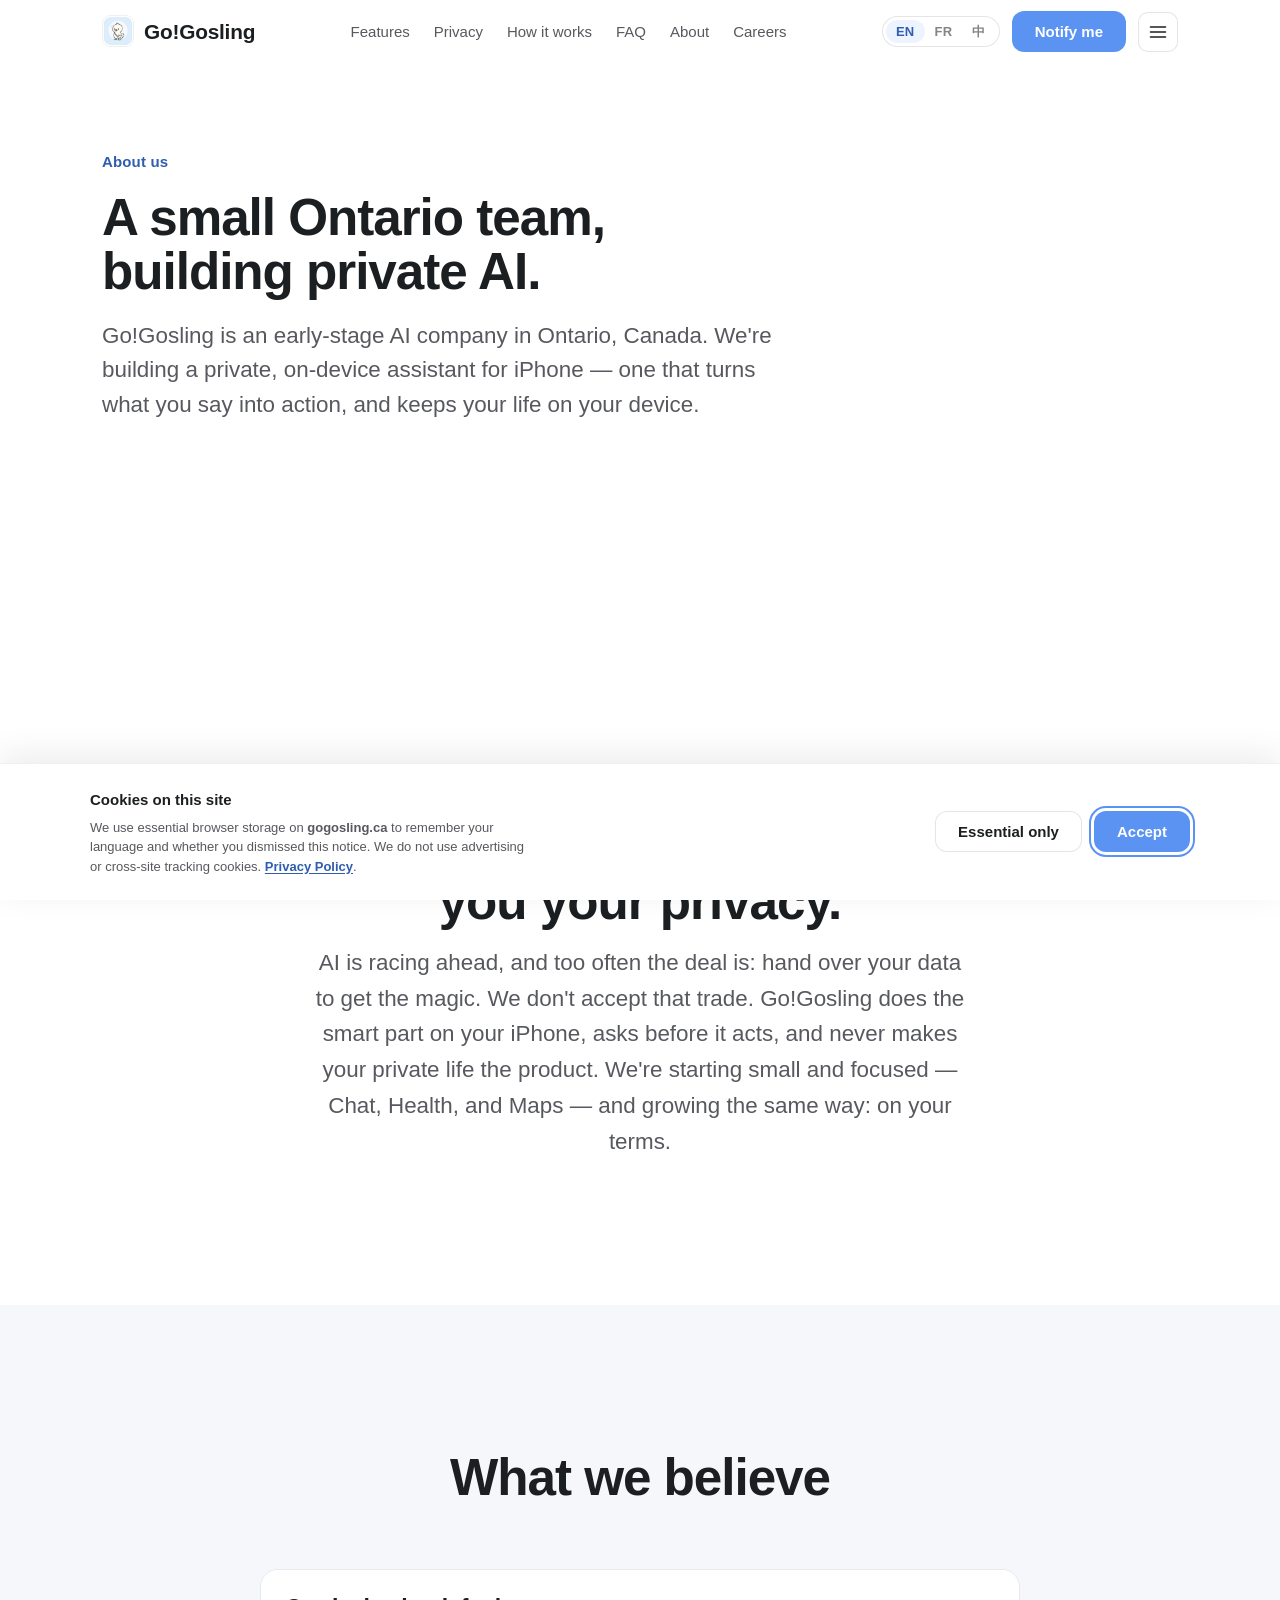
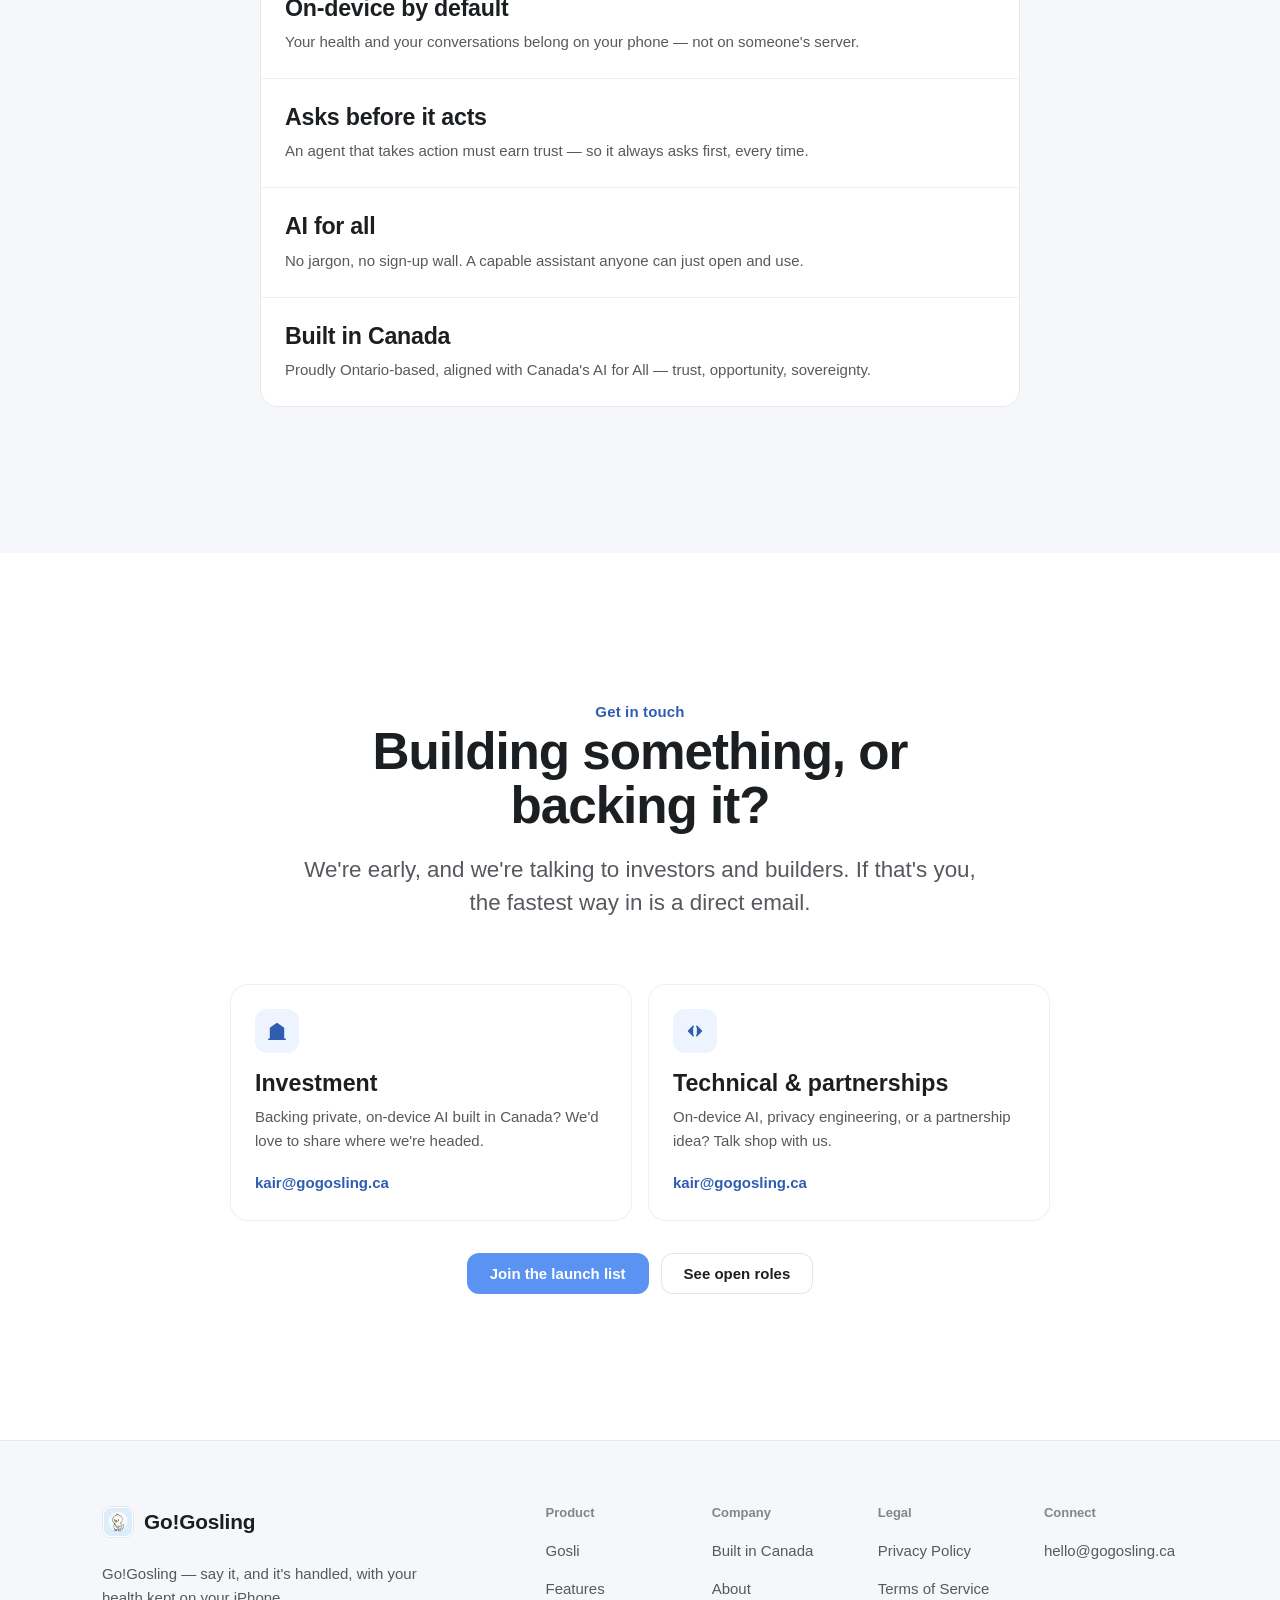
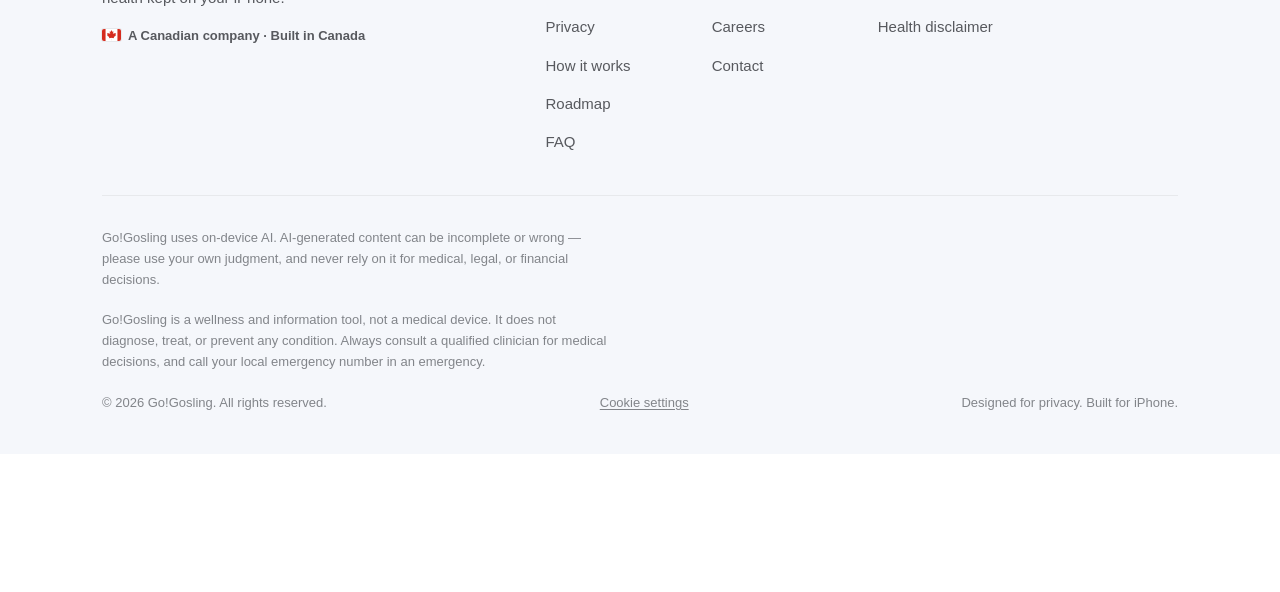
==== commit 3c6b6864: "Fix How it works layout, default to English, and refresh copy. Use flex step cards so body text no l" ====
--- a/about.html
+++ b/about.html
@@ -15,8 +15,8 @@
   <link rel="stylesheet" href="assets/css/tokens.css" />
   <link rel="stylesheet" href="assets/css/base.css" />
   <link rel="stylesheet" href="assets/css/components.css" />
-  <link rel="stylesheet" href="assets/css/site.css" />
-  <link rel="stylesheet" href="assets/css/mobile.css" />
+  <link rel="stylesheet" href="assets/css/site.css?v=20260606" />
+  <link rel="stylesheet" href="assets/css/mobile.css?v=20260606" />
 </head>
 <body>
   <a class="skip-link" href="#main">Skip to content</a>
@@ -89,10 +89,10 @@
   <div id="site-footer"></div>
 
   <script>window.GOSLING_PAGE = "about";</script>
-  <script src="assets/js/chrome.js"></script>
-  <script src="assets/js/i18n-fr.js"></script>
-  <script src="assets/js/i18n.js"></script>
-  <script src="assets/js/cookies.js"></script>
-  <script src="assets/js/main.js"></script>
+  <script src="assets/js/chrome.js?v=20260605"></script>
+  <script src="assets/js/i18n-fr.js?v=20260605"></script>
+  <script src="assets/js/i18n.js?v=20260605"></script>
+  <script src="assets/js/cookies.js?v=20260605"></script>
+  <script src="assets/js/main.js?v=20260605"></script>
 </body>
 </html>
--- a/assets/css/site.css
+++ b/assets/css/site.css
@@ -313,6 +313,11 @@
 .subhero .sec-head.center .lead.mx-auto {
   margin-inline: 0;
 }
+.subhero .sec-head .lead {
+  max-width: 56ch;
+  color: var(--text-secondary);
+  line-height: 1.55;
+}
 .sec-head .section-title { margin-bottom: var(--space-5); }
 
 /* --- How it works (plain steps) ------------------------------------------ */
@@ -326,9 +331,10 @@
   background: var(--surface);
 }
 .steps--plain .step {
-  display: grid;
-  grid-template-columns: 2.5rem 1fr;
-  gap: var(--space-4) var(--space-5);
+  display: flex;
+  flex-direction: row;
+  align-items: flex-start;
+  gap: var(--space-5);
   padding: var(--space-6) var(--space-6);
   border-bottom: 1px solid var(--line);
   border-radius: 0;
@@ -337,6 +343,7 @@
 }
 .steps--plain .step:last-child { border-bottom: 0; }
 .steps--plain .step__num {
+  flex: 0 0 2.5rem;
   width: 2.5rem;
   height: 2.5rem;
   border-radius: var(--radius-sm);
@@ -349,8 +356,53 @@
   margin: 0;
   border: 1px solid var(--line);
 }
+.steps--plain .step__copy {
+  flex: 1 1 0;
+  min-width: 0;
+  width: 100%;
+}
+.steps--plain .step__copy h3 {
+  font-size: var(--fs-body);
+  margin: 0 0 var(--space-2);
+  font-weight: 600;
+}
+.steps--plain .step__copy p {
+  margin: 0;
+  color: var(--text-secondary);
+  font-size: var(--fs-meta);
+  line-height: 1.55;
+  text-wrap: pretty;
+}
 .step h3 { font-size: var(--fs-body); margin-bottom: var(--space-2); font-weight: 600; }
 .step p { color: var(--text-secondary); font-size: var(--fs-meta); line-height: 1.55; }
+
+.how-hook {
+  margin-top: var(--space-10);
+  text-align: center;
+  font-size: var(--fs-meta);
+  font-weight: 500;
+  color: var(--text-secondary);
+  line-height: 1.5;
+  max-width: 52ch;
+  margin-inline: auto;
+}
+.how-links {
+  margin-top: var(--space-6);
+  display: flex;
+  flex-wrap: wrap;
+  gap: var(--space-3);
+  justify-content: center;
+  align-items: center;
+  font-size: var(--fs-meta);
+}
+.how-links a {
+  color: var(--brand);
+  font-weight: 500;
+  text-decoration: none;
+}
+.how-links a:hover { text-decoration: underline; }
+.how-links__sep { color: var(--text-muted); user-select: none; }
+.subhero .sec-head.center .eyebrow + .section-title { margin-top: var(--space-4); }
 
 /* --- Privacy section ----------------------------------------------------- */
 .priv-tagline {
--- a/assets/css/mobile.css
+++ b/assets/css/mobile.css
@@ -122,6 +122,16 @@
     grid-row: 3;
   }
 
+  /* How it works steps */
+  .steps--plain .step {
+    padding: var(--space-5) var(--space-4);
+    gap: var(--space-4);
+  }
+  .steps--plain .step__copy p {
+    text-wrap: pretty;
+    overflow-wrap: break-word;
+  }
+
   /* Home rows & scenes: larger tap targets */
   .home-row {
     padding: var(--space-5) max(var(--space-4), env(safe-area-inset-left))
